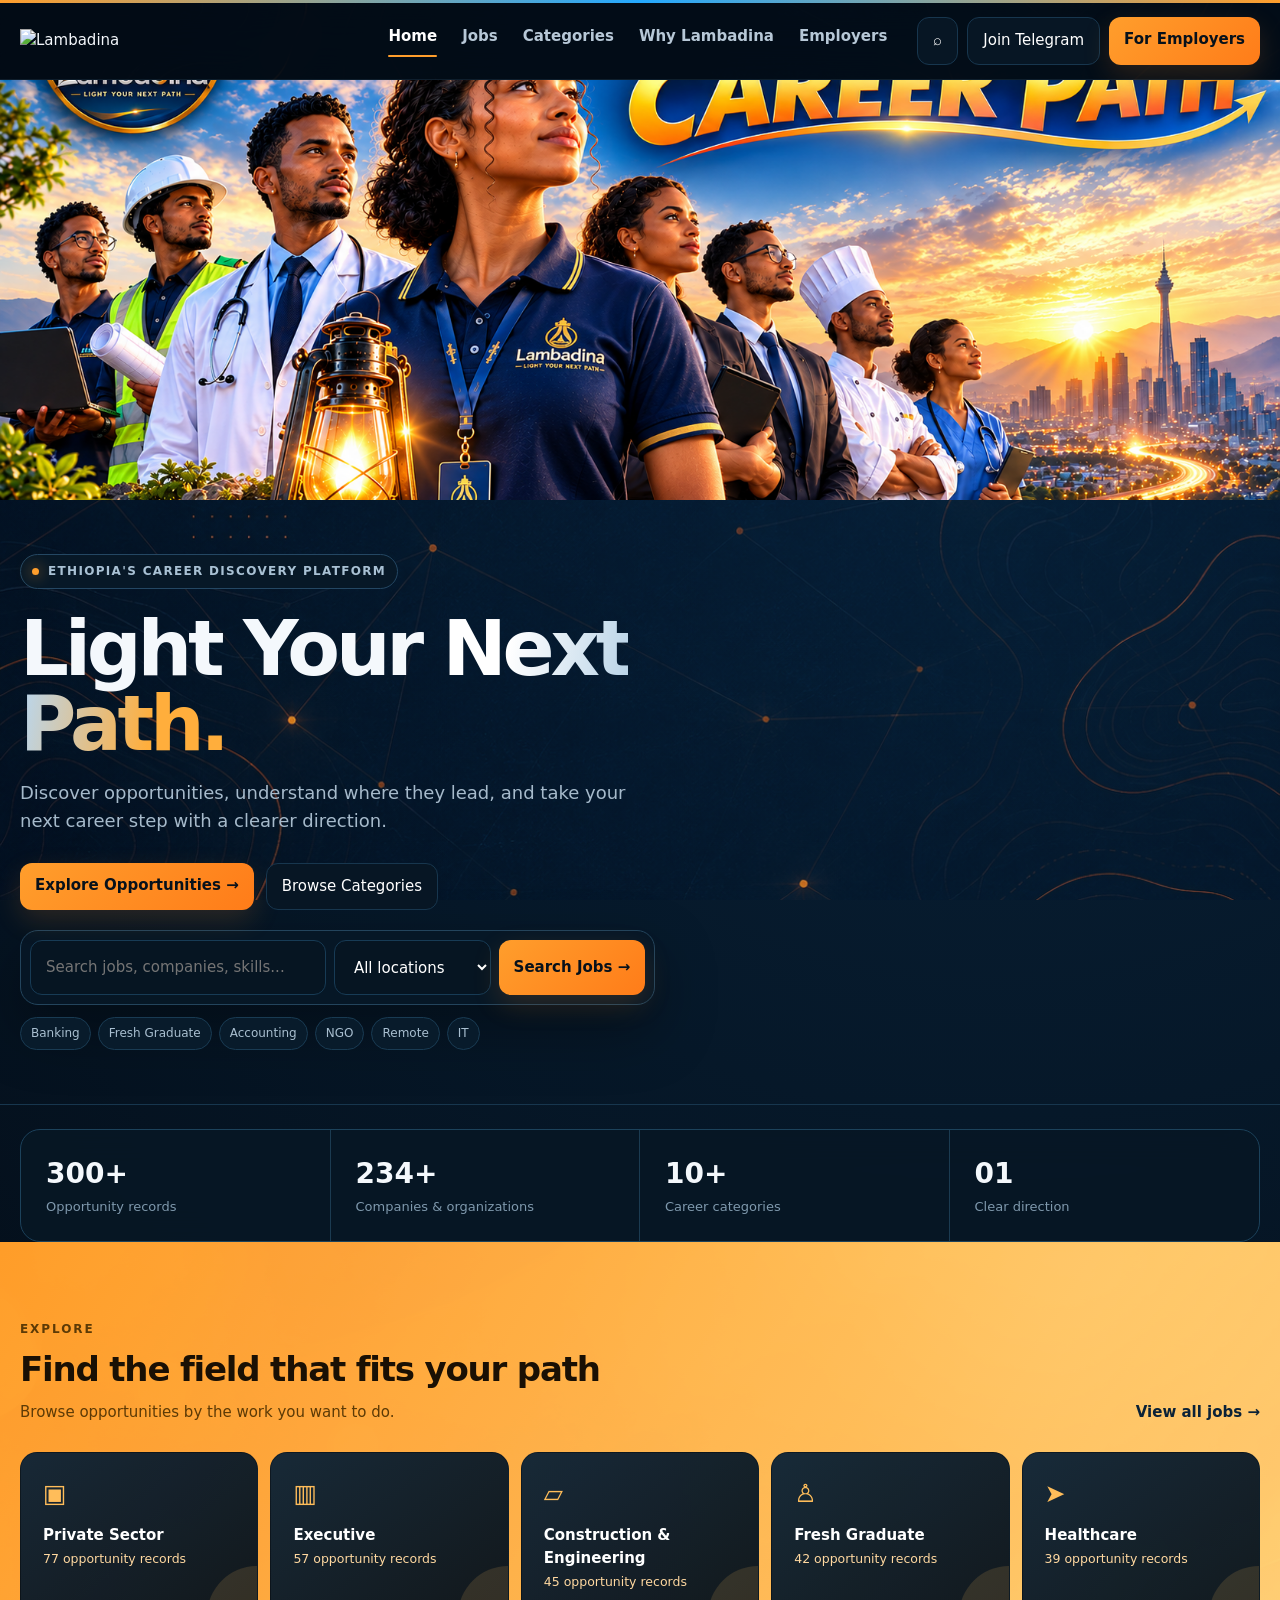
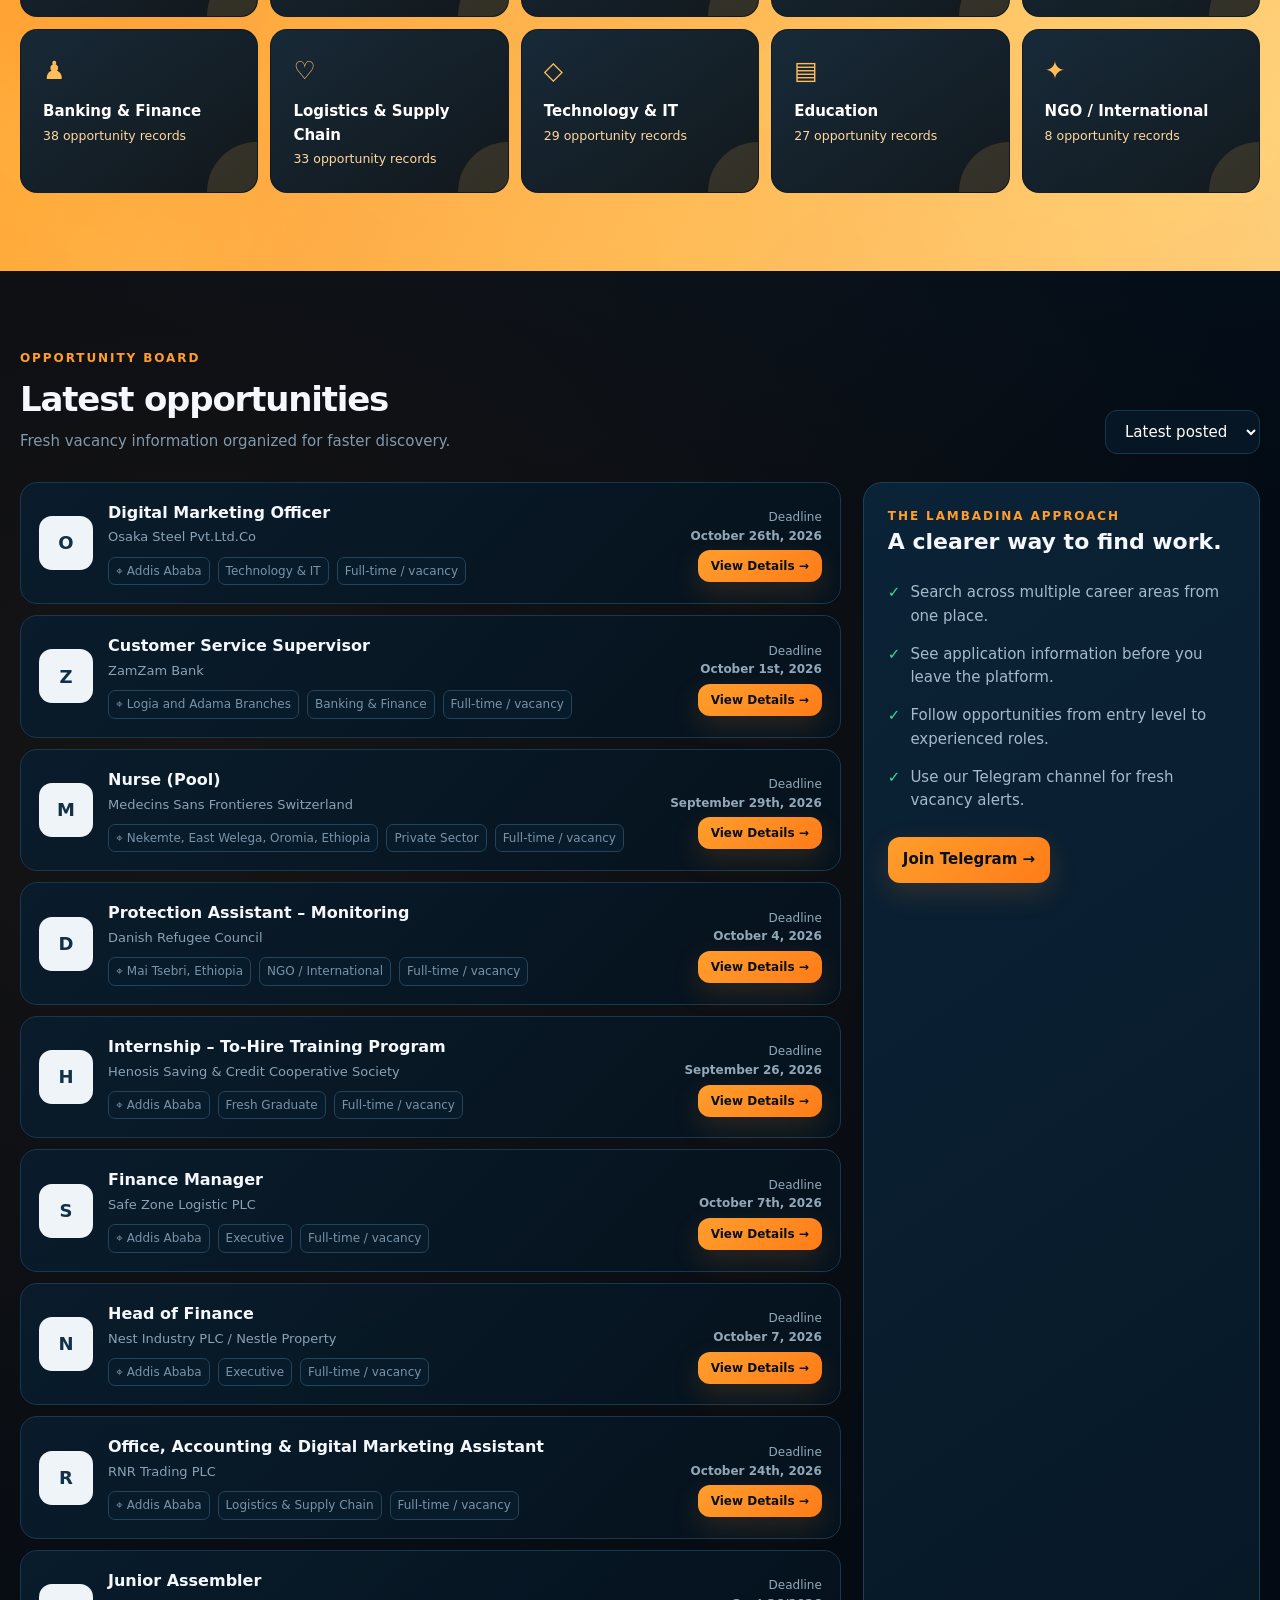
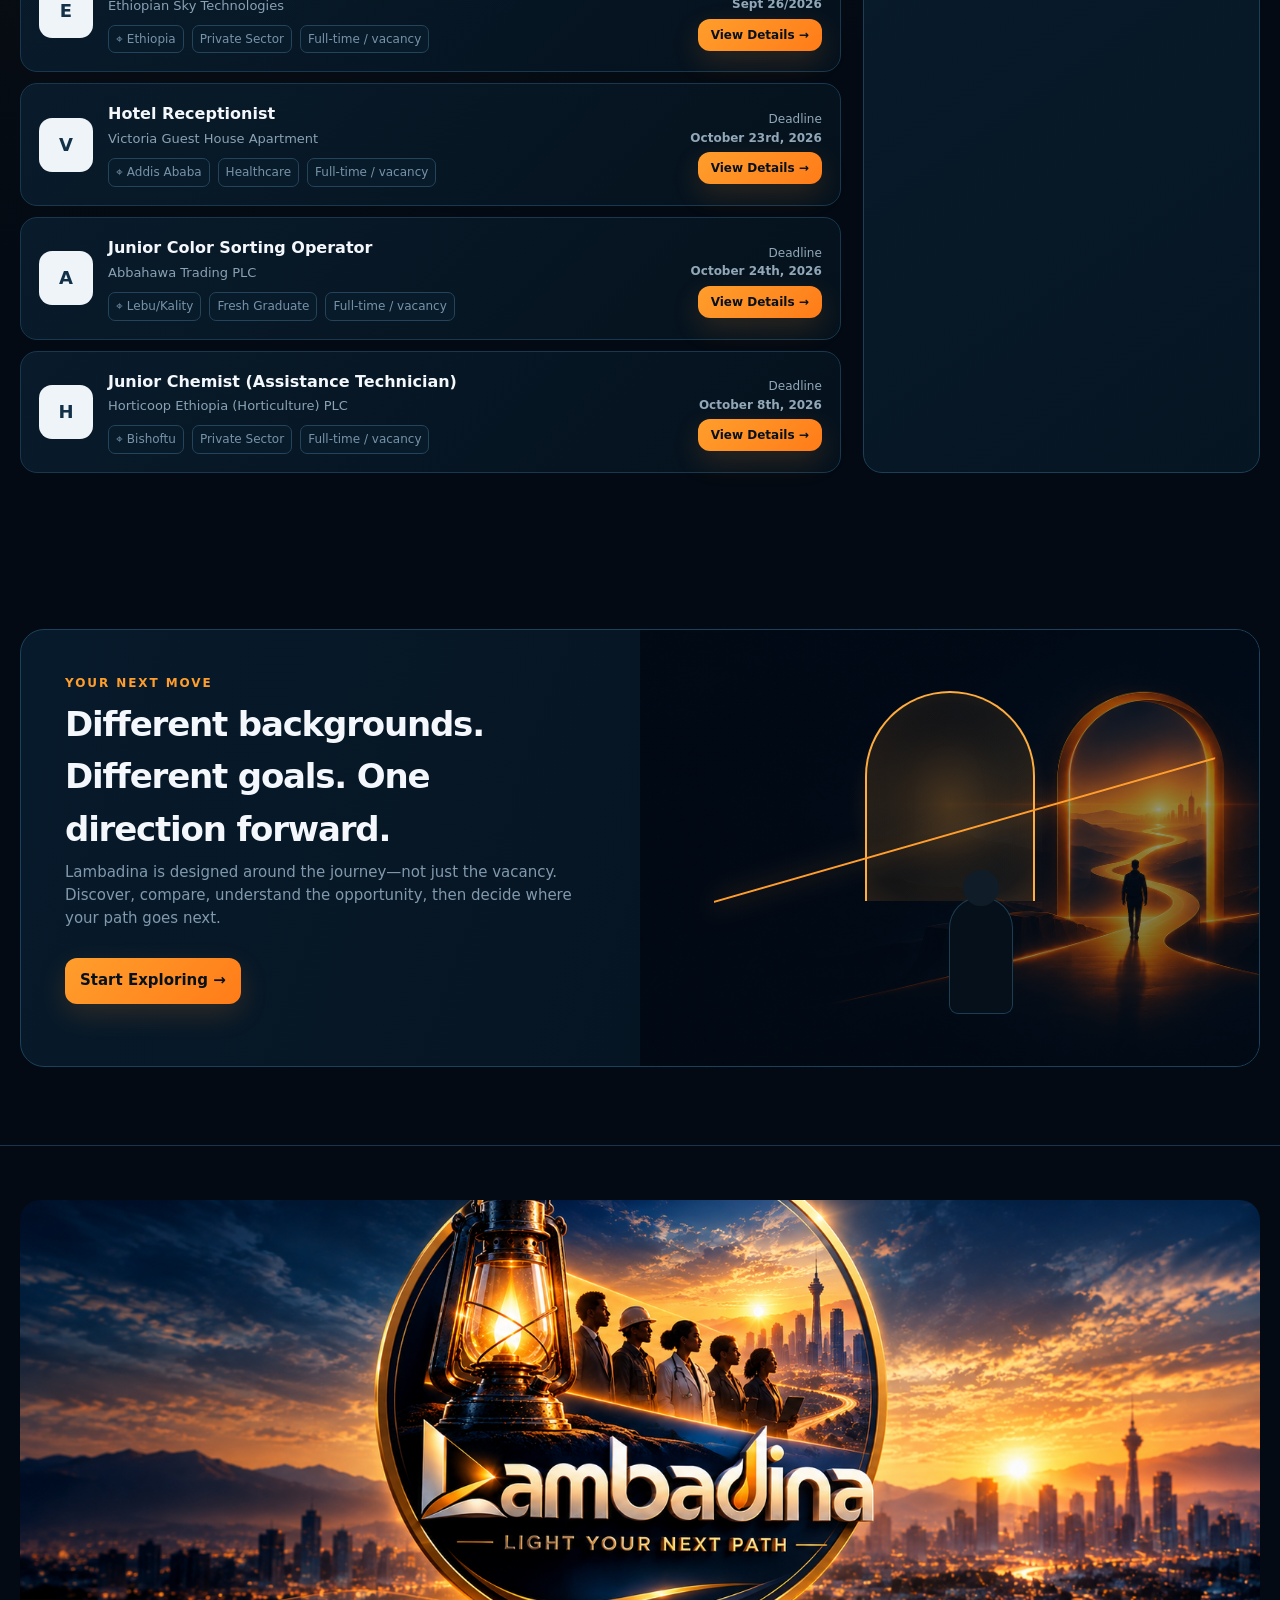
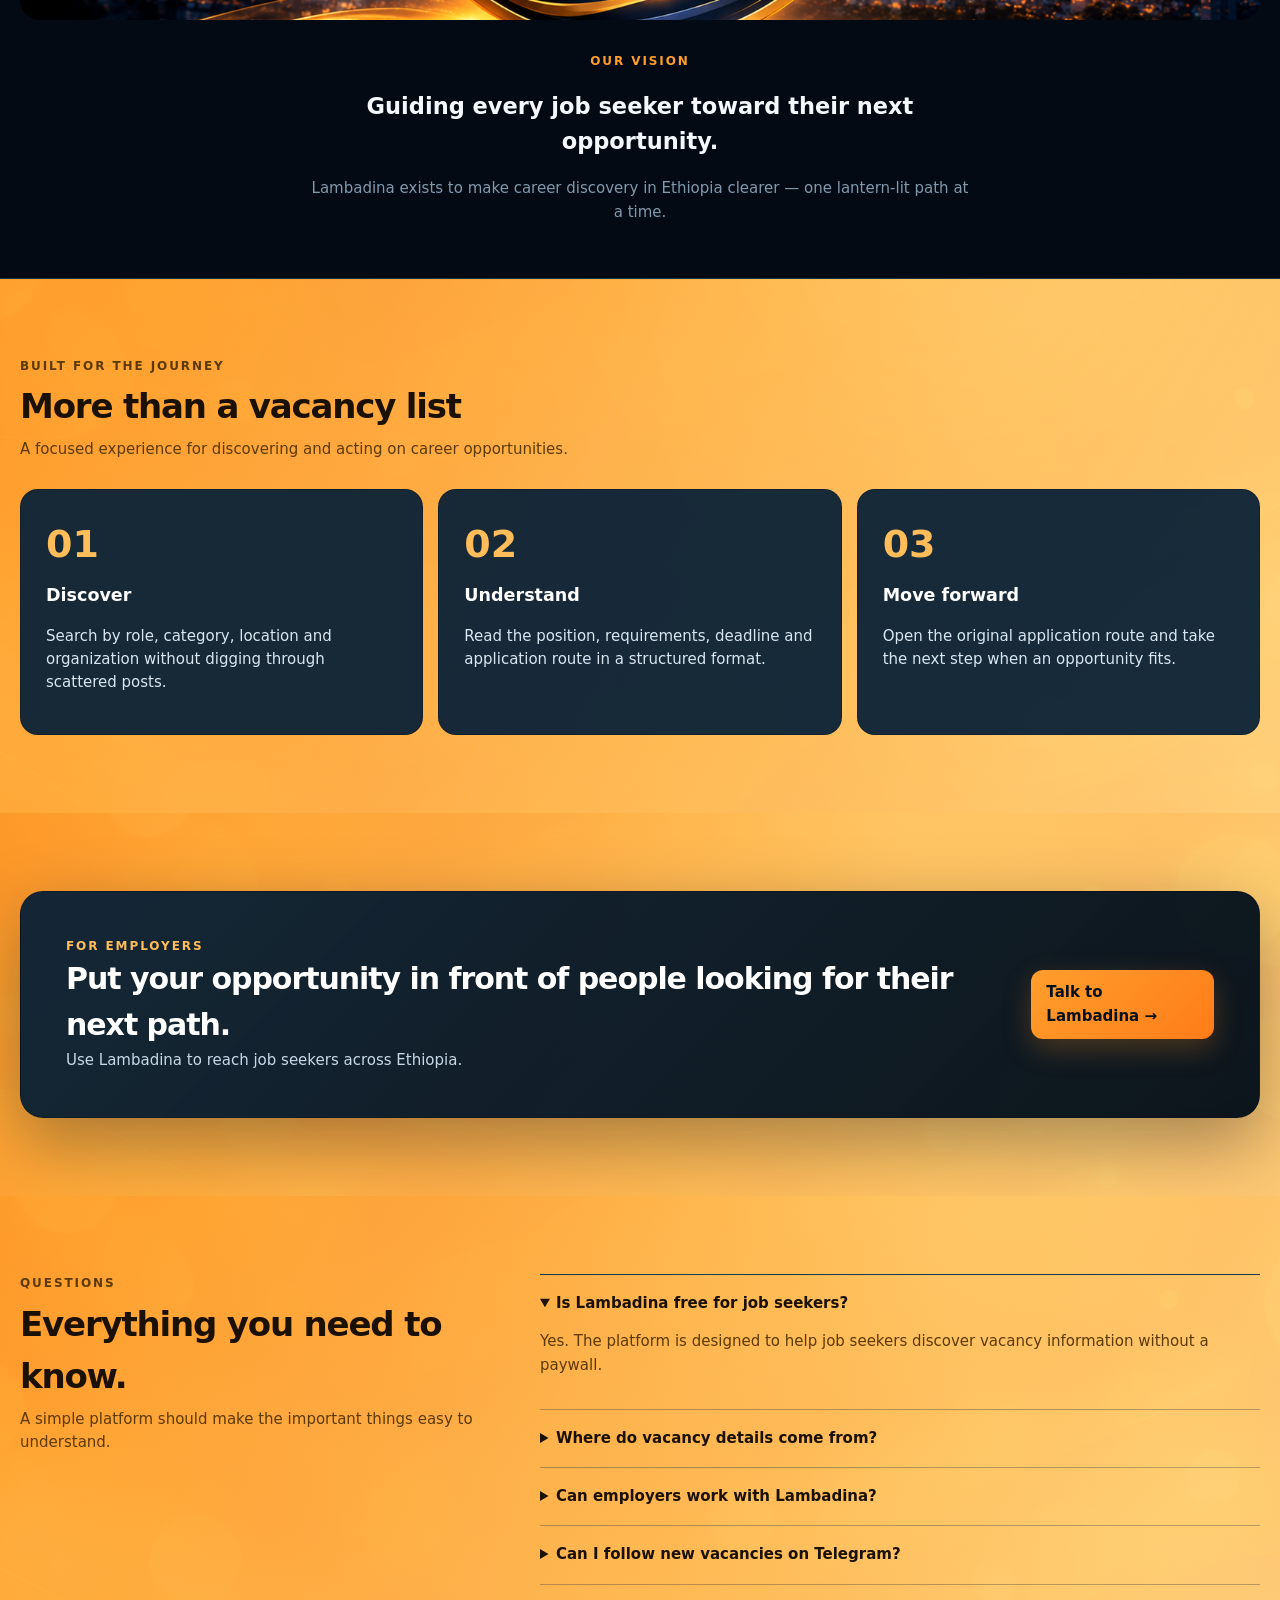
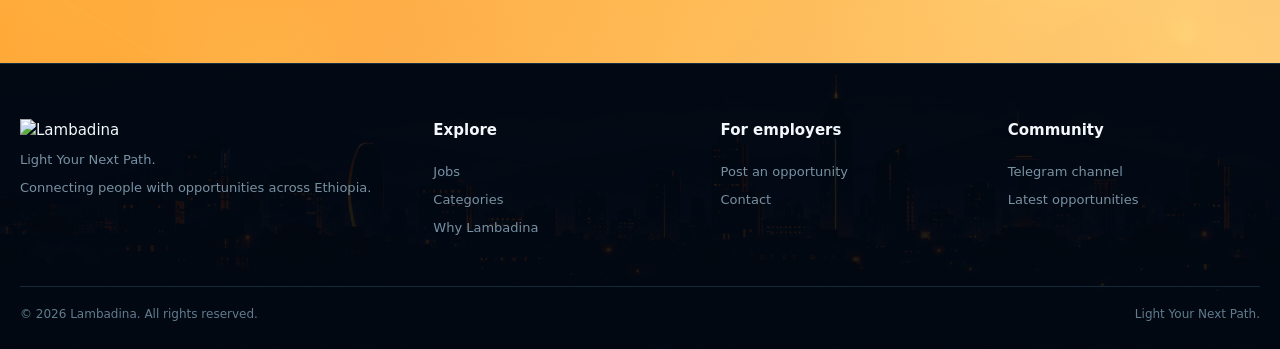
==== index.html @ f07ea5d2 "Add files via upload" ====
<!doctype html>
<html lang="en">
<head>
<meta charset="utf-8">
<meta name="viewport" content="width=device-width,initial-scale=1">
<title>Lambadina — Light Your Next Path</title>
<meta name="description" content="Lambadina connects job seekers with job opportunities in Ethiopia.">
<style>
:root{
 --bg:#030a13;--bg2:#061321;--panel:#081b2c;--panel2:#0b2237;--line:#17364e;
 --text:#f4f8fc;--muted:#8fa7bb;--blue:#24a9ff;--blue2:#0878c9;--orange:#ff9e2c;
 --orange2:#ffbd5a;--green:#43d49a;--danger:#ff6b75;--radius:18px;
}
*{box-sizing:border-box}html{scroll-behavior:smooth}body{margin:0;background:
radial-gradient(circle at 78% 5%,rgba(25,112,180,.24),transparent 28%),
radial-gradient(circle at 15% 35%,rgba(255,142,36,.08),transparent 25%),
url('Wholebody.png') center/cover fixed,var(--bg);
color:var(--text);font:15px/1.55 Inter,system-ui,-apple-system,Segoe UI,Roboto,Arial,sans-serif}
a{color:inherit;text-decoration:none}button,input,select{font:inherit}button{cursor:pointer}
.container{width:min(1240px,calc(100% - 36px));margin:auto}.topline{height:3px;background:linear-gradient(90deg,var(--orange),var(--blue),var(--orange))}
header{position:sticky;top:0;z-index:50;background:rgba(3,10,19,.82);backdrop-filter:blur(18px);border-bottom:1px solid rgba(100,160,200,.12)}
.nav{height:76px;display:flex;align-items:center;gap:30px}.brand img{width:154px;display:block}.navlinks{display:flex;gap:25px;margin-left:auto}.navlinks a{color:#b7c8d7;font-weight:650}.navlinks a:hover,.navlinks a.active{color:#fff}.navlinks a.active:after{content:"";display:block;height:2px;background:var(--orange);margin-top:7px;border-radius:9px}
.nav-actions{display:flex;gap:9px}.iconbtn,.ghost,.primary{border:1px solid var(--line);border-radius:12px;background:#071624;color:#fff;padding:11px 15px}.primary{background:linear-gradient(135deg,var(--orange),#ff7c19);border:0;color:#07111b;font-weight:800;box-shadow:0 10px 28px rgba(255,145,37,.16)}.blue{background:linear-gradient(135deg,#138bd3,#0872bd);color:#fff;border:0}
.menu{display:none}

.hero{position:relative;border-bottom:1px solid var(--line)}
.hero-banner-img{display:block;width:100%;height:auto;max-height:420px;object-fit:cover}
.hero-grid{position:relative;display:grid;grid-template-columns:1.05fr .95fr;gap:30px;align-items:center;padding:54px 0}
.kicker{display:inline-flex;gap:9px;align-items:center;padding:7px 11px;border:1px solid #244763;background:#071827;border-radius:999px;color:#a9c1d4;font-size:12px;font-weight:800;letter-spacing:.11em;text-transform:uppercase}
.kicker i{width:7px;height:7px;border-radius:50%;background:var(--orange);box-shadow:0 0 15px var(--orange)}
h1{font-size:clamp(48px,6vw,78px);line-height:.98;letter-spacing:-.055em;margin:22px 0 18px;max-width:760px}.gradient{background:linear-gradient(100deg,#fff 18%,#bcd5e8 48%,#ffae3c 80%);-webkit-background-clip:text;background-clip:text;color:transparent}
.hero p{font-size:18px;color:#a6bacb;max-width:640px}.hero-actions{display:flex;gap:12px;margin:28px 0 18px;flex-wrap:wrap}
.searchbox{margin-top:20px;background:rgba(7,24,38,.82);border:1px solid #23445c;border-radius:18px;padding:9px;display:grid;grid-template-columns:1.7fr .9fr auto;gap:8px;max-width:820px;box-shadow:0 25px 60px rgba(0,0,0,.35)}
.searchbox input,.searchbox select{background:#061522;border:1px solid #173b55;color:#fff;border-radius:12px;padding:15px;outline:none}.searchbox input:focus,.searchbox select:focus{border-color:var(--blue)}
.hero-pills{display:flex;gap:7px;flex-wrap:wrap;margin-top:12px}.pill{padding:6px 10px;background:#081b2b;border:1px solid #193b53;border-radius:999px;color:#a9bfd0;font-size:12px}
.hero-art{position:relative;height:560px;display:flex;align-items:center;justify-content:center}
.orbit{position:absolute;border:1px solid rgba(36,169,255,.25);border-radius:50%;width:520px;height:520px;transform:rotate(-18deg)}.orbit:before,.orbit:after{content:"";position:absolute;border-radius:50%;width:10px;height:10px;background:var(--orange);box-shadow:0 0 25px var(--orange)}.orbit:before{top:18%;left:3%}.orbit:after{right:4%;bottom:22%;background:var(--blue);box-shadow:0 0 25px var(--blue)}
.lantern{position:relative;width:270px;height:350px;border:1px solid rgba(255,181,77,.65);border-radius:50% 50% 28% 28%;background:radial-gradient(circle at 50% 55%,rgba(255,168,54,.34),rgba(9,29,45,.72) 43%,rgba(4,12,21,.95) 70%);box-shadow:0 0 90px rgba(255,145,37,.25),inset 0 0 50px rgba(36,169,255,.15)}
.lantern:before{content:"";position:absolute;left:18%;right:18%;top:24%;bottom:16%;border:2px solid rgba(255,178,73,.7);border-radius:50% 50% 40% 40%}.flame{position:absolute;width:48px;height:80px;left:50%;top:45%;transform:translate(-50%,-50%) rotate(45deg);background:linear-gradient(135deg,#fff5be,#ff9e2c 55%,#ff5d17);border-radius:70% 10% 70% 10%;box-shadow:0 0 45px #ff9e2c}.lantern-label{position:absolute;bottom:-52px;left:50%;transform:translateX(-50%);white-space:nowrap;text-align:center;color:#7690a4;font-size:11px;letter-spacing:.2em}.lantern-label b{display:block;color:var(--orange);font-size:16px;margin-top:4px}
.stats{position:relative;margin-top:24px;z-index:3}.stats-grid{display:grid;grid-template-columns:repeat(4,1fr);background:rgba(7,23,37,.88);border:1px solid #1c425b;border-radius:20px;backdrop-filter:blur(16px);overflow:hidden}.stat{padding:22px 25px;border-right:1px solid #1b3b51}.stat:last-child{border:0}.stat strong{display:block;font-size:28px}.stat span{color:#7f99ad;font-size:13px}

.section{padding:78px 0}.section-head{display:flex;justify-content:space-between;align-items:end;gap:20px;margin-bottom:28px}.eyebrow{color:var(--orange);font-size:12px;font-weight:850;letter-spacing:.16em;text-transform:uppercase}.section h2{font-size:34px;letter-spacing:-.035em;margin:5px 0}.section-sub{color:#8099ad;margin:0}.link{color:#7dcaff;font-weight:750}
.categories{display:grid;grid-template-columns:repeat(5,1fr);gap:12px}.cat{position:relative;padding:22px;border:1px solid #183a52;background:linear-gradient(145deg,#091d2e,#061522);border-radius:17px;min-height:125px;overflow:hidden;transition:.2s}.cat:hover{transform:translateY(-4px);border-color:#2d688b}.cat:after{content:"";position:absolute;width:100px;height:100px;border-radius:50%;right:-50px;bottom:-50px;background:rgba(36,169,255,.08)}.caticon{font-size:25px;color:var(--orange)}.cat b{display:block;margin-top:10px}.cat small{color:#728ca0}

.jobs-layout{display:grid;grid-template-columns:1.55fr .75fr;gap:22px}.joblist{display:grid;gap:11px}.job-card{position:relative;display:grid;grid-template-columns:54px 1fr auto;gap:15px;align-items:center;padding:18px;border:1px solid #17384f;background:linear-gradient(135deg,rgba(9,28,44,.96),rgba(5,18,29,.96));border-radius:17px;transition:.2s}.job-card:hover{border-color:#2a6689;transform:translateX(2px)}.company-logo{width:54px;height:54px;border-radius:13px;display:grid;place-items:center;background:#eef4f8;color:#123047;font-weight:900;font-size:18px}.job-title{font-weight:850;font-size:16px}.company{color:#89a2b5;font-size:13px;margin-top:2px}.meta{display:flex;gap:8px;flex-wrap:wrap;margin-top:9px;color:#7893a8;font-size:12px}.tag{border:1px solid #23445b;padding:4px 7px;border-radius:7px;background:#081b2b}.job-right{text-align:right}.deadline{color:#92a8b8;font-size:12px;margin-bottom:9px}.job-right .primary{padding:9px 13px;font-size:12px}.side-card{border:1px solid #1a4058;background:linear-gradient(145deg,#0b2337,#061522);border-radius:19px;padding:24px;position:sticky;top:100px}.side-card h3{margin-top:0;font-size:22px}.check{display:flex;gap:10px;margin:15px 0;color:#a5baca}.check b{color:var(--green)}

.feature{display:grid;grid-template-columns:1fr 1fr;border:1px solid #1b425b;border-radius:24px;overflow:hidden;background:linear-gradient(110deg,#071a2b,#06111c)}.feature-copy{padding:44px}.feature-visual{min-height:330px;position:relative;background:radial-gradient(circle at 50% 40%,rgba(255,158,44,.28),transparent 25%),linear-gradient(rgba(3,10,19,.35),rgba(3,10,19,.55)),url('Your next move section.png') center/cover}.path{position:absolute;left:12%;right:7%;bottom:20%;height:150px;border-top:2px solid var(--orange);transform:skewY(-16deg);filter:drop-shadow(0 0 12px rgba(255,158,44,.7))}.person{position:absolute;bottom:12%;left:50%;width:62px;height:115px;background:#06101a;border-radius:30px 30px 8px 8px;box-shadow:0 0 0 1px #1c3e53}.person:before{content:"";position:absolute;width:36px;height:36px;border-radius:50%;background:#101d28;left:13px;top:-28px}.portal{position:absolute;left:50%;top:14%;width:170px;height:210px;transform:translateX(-50%);border:2px solid #ffad3e;border-bottom:0;border-radius:90px 90px 0 0;box-shadow:0 0 50px rgba(255,158,44,.2) inset}

.cards3{display:grid;grid-template-columns:repeat(3,1fr);gap:15px}.info-card{border:1px solid #183c55;border-radius:18px;padding:25px;background:#071a2a}.num{font-size:38px;font-weight:900;color:var(--orange)}.info-card h3{margin:8px 0}.info-card p{color:#8199aa}

.faq-grid{display:grid;grid-template-columns:.8fr 1.2fr;gap:40px}.faq{border-top:1px solid #1b3a50}.faq details{border-bottom:1px solid #1b3a50;padding:17px 0}.faq summary{cursor:pointer;font-weight:750}.faq p{color:#829aac;max-width:720px}

.newsletter{padding:45px;border:1px solid #244b63;border-radius:23px;background:linear-gradient(120deg,#0a2033,#071421);display:flex;justify-content:space-between;gap:25px;align-items:center}.newsletter h2{margin:0;font-size:30px}.newsform{display:flex;gap:8px}.newsform input{background:#061522;border:1px solid #24465e;border-radius:10px;padding:13px 14px;color:#fff}

footer{border-top:1px solid #142f43;padding:55px 0 25px;background:linear-gradient(rgba(2,8,17,.85),rgba(2,8,17,.92)),url('Footer.png') bottom/cover}.footgrid{display:grid;grid-template-columns:1.5fr repeat(3,1fr);gap:35px}.footgrid h4{margin-top:0}.footgrid a,.footgrid p{display:block;color:#7891a3;margin:8px 0;font-size:13px}.copyright{margin-top:40px;padding-top:18px;border-top:1px solid #11293a;color:#617b8e;font-size:12px;display:flex;justify-content:space-between}

.vision-banner{position:relative;border-top:1px solid var(--line);border-bottom:1px solid var(--line);padding:54px 0}
.vision-banner-img{display:block;width:100%;height:auto;max-height:420px;object-fit:cover;border-radius:20px;margin-bottom:32px}
.vision-content{position:relative;max-width:700px;margin:0 auto;text-align:center;padding:0 20px}

.empty{padding:50px;text-align:center;border:1px dashed #27475b;border-radius:18px;color:#7991a2}

.section-gold{background:linear-gradient(120deg,rgba(255,158,44,.88) 0%,rgba(255,189,90,.88) 55%,rgba(255,214,132,.88) 100%),url('Categoriesband.png') center/cover}
.section-gold .eyebrow{color:#5c3a06}
.section-gold h2{color:#1a1004}
.section-gold .section-sub{color:#5c3a06}
.section-gold .link{color:#0b2237;font-weight:800}
.section-gold .cat{background:linear-gradient(145deg,rgba(11,34,55,.95),rgba(5,15,25,.95));border-color:rgba(5,15,25,.35)}
.section-gold .cat:after{background:rgba(255,189,90,.14)}
.section-gold .cat b{color:#fff}
.section-gold .cat small{color:#ffd8a0}
.section-gold .caticon{color:#ffbd5a}
.section-gold .info-card{background:rgba(11,34,55,.95);border-color:rgba(5,15,25,.3)}
.section-gold .info-card h3{color:#fff}
.section-gold .info-card p{color:#d9e6f0}
.section-gold .num{color:#ffbd5a}
.section-gold .faq details{border-color:rgba(11,34,55,.3)}
.section-gold .faq summary{color:#1a1004}
.section-gold .faq p{color:#5c3a06}
.section-gold .newsletter{background:linear-gradient(135deg,rgba(11,34,55,.96),rgba(5,15,25,.97));border-color:rgba(5,15,25,.35);box-shadow:0 25px 70px rgba(5,15,25,.35)}
.section-gold .newsletter h2{color:#fff}
.section-gold .newsletter .eyebrow{color:var(--orange2)}
.section-gold .newsletter .section-sub{color:#c7d8e6}
.section-gold .newsletter .primary{background:linear-gradient(135deg,var(--orange),#ff7c19);color:#07111b;box-shadow:0 10px 28px rgba(255,145,37,.25)}
@media(max-width:900px){.navlinks,.nav-actions{display:none}.menu{display:block;margin-left:auto}.hero-grid{grid-template-columns:1fr}.hero-art{display:none}.stats{margin-top:0}.stats-grid{grid-template-columns:repeat(2,1fr)}.categories{grid-template-columns:repeat(2,1fr)}.jobs-layout,.faq-grid,.feature{grid-template-columns:1fr}.feature-visual{min-height:260px}.side-card{position:static}.cards3{grid-template-columns:1fr}.footgrid{grid-template-columns:1fr 1fr}.searchbox{grid-template-columns:1fr}.newsletter{display:block}.newsform{margin-top:18px}.section{padding:55px 0}.vision-banner{min-height:360px}.vision-content{padding:22px 24px}}
@media(max-width:520px){.container{width:min(100% - 24px,1240px)}.nav{height:66px}.brand img{width:132px}h1{font-size:46px}.hero{min-height:auto}.hero-grid{min-height:0;padding:70px 0}.stats-grid{grid-template-columns:1fr 1fr}.stat{padding:17px}.stat strong{font-size:22px}.categories{grid-template-columns:1fr 1fr}.job-card{grid-template-columns:44px 1fr}.company-logo{width:44px;height:44px}.job-right{grid-column:2;text-align:left}.footgrid{grid-template-columns:1fr}.copyright{display:block}.newsform{flex-direction:column}}
</style>
</head>
<body>
<div class="topline"></div>
<header><div class="container nav">
<a class="brand" href="index.html"><img src="logo.png" alt="Lambadina"></a>
<nav class="navlinks"><a class="active" href="#home">Home</a><a href="#jobs">Jobs</a><a href="#categories">Categories</a><a href="#why">Why Lambadina</a><a href="#employers">Employers</a></nav>
<div class="nav-actions"><a class="iconbtn" href="#jobs">⌕</a><a class="ghost" href="https://t.me/lambadina_jobs">Join Telegram</a><a class="primary" href="#employers">For Employers</a></div>
<button class="iconbtn menu" onclick="document.querySelector('.navlinks').classList.toggle('show')">☰</button>
</div></header>

<main id="home">
<section class="hero">
<img class="hero-banner-img" src="team-banner.png" alt="Lambadina - Ethiopia's career discovery platform">
<div class="container hero-grid">
<div>
<span class="kicker"><i></i>Ethiopia's career discovery platform</span>
<h1>Light Your <span class="gradient">Next Path.</span></h1>
<p>Discover opportunities, understand where they lead, and take your next career step with a clearer direction.</p>
<div class="hero-actions"><a class="primary" href="#jobs">Explore Opportunities →</a><a class="ghost" href="#categories">Browse Categories</a></div>
<div class="searchbox"><input id="searchInput" placeholder="Search jobs, companies, skills..."><select id="location"><option value="">All locations</option><option>Addis Ababa</option><option>Dire Dawa</option><option>Hawassa</option><option>Bahir Dar</option><option>Jimma</option></select><button class="primary" onclick="renderJobs()">Search Jobs →</button></div>
<div class="hero-pills"><span class="pill">Banking</span><span class="pill">Fresh Graduate</span><span class="pill">Accounting</span><span class="pill">NGO</span><span class="pill">Remote</span><span class="pill">IT</span></div>
</div>
</div>
</div></section>

<section class="stats"><div class="container stats-grid">
<div class="stat"><strong id="jobCount">500+</strong><span>Opportunity records</span></div><div class="stat"><strong id="companyCount">200+</strong><span>Companies & organizations</span></div><div class="stat"><strong>10+</strong><span>Career categories</span></div><div class="stat"><strong>01</strong><span>Clear direction</span></div>
</div></section>

<section class="section section-gold" id="categories"><div class="container">
<div class="section-head"><div><div class="eyebrow">Explore</div><h2>Find the field that fits your path</h2><p class="section-sub">Browse opportunities by the work you want to do.</p></div><a class="link" href="#jobs">View all jobs →</a></div>
<div class="categories" id="categoryGrid"></div>
</div></section>

<section class="section" id="jobs"><div class="container">
<div class="section-head"><div><div class="eyebrow">Opportunity board</div><h2>Latest opportunities</h2><p class="section-sub" id="jobsSub">Fresh vacancy information organized for faster discovery.</p></div><select id="sort" class="ghost" onchange="renderJobs()"><option value="latest">Latest posted</option><option value="deadline">Deadline</option></select></div>
<div class="jobs-layout"><div><div class="joblist" id="jobList"></div></div><aside class="side-card"><div class="eyebrow">The Lambadina approach</div><h3>A clearer way to find work.</h3><div class="check"><b>✓</b><span>Search across multiple career areas from one place.</span></div><div class="check"><b>✓</b><span>See application information before you leave the platform.</span></div><div class="check"><b>✓</b><span>Follow opportunities from entry level to experienced roles.</span></div><div class="check"><b>✓</b><span>Use our Telegram channel for fresh vacancy alerts.</span></div><a class="primary" style="display:inline-block;margin-top:10px" href="https://t.me/lambadina_jobs">Join Telegram →</a></aside></div>
</div></section>

<section class="section"><div class="container"><div class="feature">
<div class="feature-copy"><div class="eyebrow">Your next move</div><h2>Different backgrounds. Different goals. One direction forward.</h2><p class="section-sub">Lambadina is designed around the journey—not just the vacancy. Discover, compare, understand the opportunity, then decide where your path goes next.</p><div class="hero-actions"><a class="primary" href="#jobs">Start Exploring →</a></div></div>
<div class="feature-visual"><div class="portal"></div><div class="path"></div><div class="person"></div></div>
</div></div></section>

<section class="vision-banner"><div class="container">
<img class="vision-banner-img" src="vision-banner.png" alt="Lambadina - Our vision">
<div class="vision-content">
<div class="eyebrow">Our vision</div>
<h2>Guiding every job seeker toward their next opportunity.</h2>
<p class="section-sub">Lambadina exists to make career discovery in Ethiopia clearer — one lantern-lit path at a time.</p>
</div></div></section>

<section class="section section-gold" id="why"><div class="container">
<div class="section-head"><div><div class="eyebrow">Built for the journey</div><h2>More than a vacancy list</h2><p class="section-sub">A focused experience for discovering and acting on career opportunities.</p></div></div>
<div class="cards3"><div class="info-card"><div class="num">01</div><h3>Discover</h3><p>Search by role, category, location and organization without digging through scattered posts.</p></div><div class="info-card"><div class="num">02</div><h3>Understand</h3><p>Read the position, requirements, deadline and application route in a structured format.</p></div><div class="info-card"><div class="num">03</div><h3>Move forward</h3><p>Open the original application route and take the next step when an opportunity fits.</p></div></div>
</div></section>

<section class="section section-gold" id="employers"><div class="container">
<div class="newsletter"><div><div class="eyebrow">For employers</div><h2>Put your opportunity in front of people looking for their next path.</h2><p class="section-sub">Use Lambadina to reach job seekers across Ethiopia.</p></div><a class="primary" href="mailto:lambadina@example.com">Talk to Lambadina →</a></div>
</div></section>

<section class="section section-gold"><div class="container faq-grid"><div><div class="eyebrow">Questions</div><h2>Everything you need to know.</h2><p class="section-sub">A simple platform should make the important things easy to understand.</p></div><div class="faq">
<details open><summary>Is Lambadina free for job seekers?</summary><p>Yes. The platform is designed to help job seekers discover vacancy information without a paywall.</p></details>
<details><summary>Where do vacancy details come from?</summary><p>Each listing contains the source/application information available in the vacancy record. Applicants should review the original application route before submitting documents.</p></details>
<details><summary>Can employers work with Lambadina?</summary><p>Yes. Employers can contact the platform about publishing and promoting opportunities.</p></details>
<details><summary>Can I follow new vacancies on Telegram?</summary><p>Yes. Lambadina's Telegram channel can be used for vacancy alerts and updates.</p></details>
</div></div></section>
</main>

<footer><div class="container">
<div class="footgrid"><div><img src="logo.png" alt="Lambadina" style="width:160px"><p>Light Your Next Path.</p><p>Connecting people with opportunities across Ethiopia.</p></div>
<div><h4>Explore</h4><a href="#jobs">Jobs</a><a href="#categories">Categories</a><a href="#why">Why Lambadina</a></div>
<div><h4>For employers</h4><a href="#employers">Post an opportunity</a><a href="mailto:lambadina@example.com">Contact</a></div>
<div><h4>Community</h4><a href="https://t.me/lambadina_jobs">Telegram channel</a><a href="#jobs">Latest opportunities</a></div></div>
<div class="copyright"><span>© 2026 Lambadina. All rights reserved.</span><span>Light Your Next Path.</span></div>
</div></footer>
<script>
let DATA=[];
const icons=["▣","▥","▱","♙","➤","♟","♡","◇","▤","✦"];
async function init(){
 try{const r=await fetch("jobs.json");const j=await r.json();DATA=j.jobs||[];document.getElementById("jobCount").textContent=DATA.length+"+";document.getElementById("companyCount").textContent=new Set(DATA.map(x=>x.company).filter(Boolean)).size+"+";renderCategories();renderJobs();}
 catch(e){document.getElementById("jobList").innerHTML='<div class="empty">Vacancy data could not be loaded.</div>';}
}
function titleOf(j){return (j.positions&&j.positions[0])?j.positions[0]:((j.text||"Opportunity").split("\\n").find(x=>x.trim())||"Opportunity")}
function esc(s){return String(s??"").replace(/[&<>"']/g,m=>({"&":"&amp;","<":"&lt;",">":"&gt;",'"':"&quot;","'":"&#039;"}[m]))}
function renderCategories(){
 const map={};DATA.forEach(j=>(j.category||["Other"]).forEach(c=>map[c]=(map[c]||0)+1));
 const arr=Object.entries(map).sort((a,b)=>b[1]-a[1]).slice(0,10);
 document.getElementById("categoryGrid").innerHTML=arr.map((x,i)=>`<a class="cat" href="#jobs" onclick="pickCategory('${esc(x[0]).replaceAll("'","&#039;")}')"><div class="caticon">${icons[i%icons.length]}</div><b>${esc(x[0])}</b><small>${x[1]} opportunity records</small></a>`).join("");
}
function pickCategory(c){document.getElementById("searchInput").value=c;renderJobs();window.location.hash="jobs"}
function renderJobs(){
 let q=document.getElementById("searchInput").value.toLowerCase().trim(), loc=document.getElementById("location").value, sort=document.getElementById("sort").value;
 let rows=DATA.filter(j=>{let hay=[j.company,j.about,(j.positions||[]).join(" "), (j.category||[]).join(" "),j.text].join(" ").toLowerCase();let ok=!q||hay.includes(q);let okLoc=!loc||hay.includes(loc.toLowerCase());return ok&&okLoc});
 const isBrowsingDefault = !q && !loc;
 const sub = document.getElementById("jobsSub");
 if(isBrowsingDefault){
  const cutoffMs = Date.now() - 2*24*60*60*1000;
  const recent = rows.filter(j=>{const t=j.posted?Date.parse(j.posted):NaN;return !isNaN(t)&&t>=cutoffMs});
  // Fallback: if nothing posted in the last 2 days, don't show an empty homepage —
  // fall back to showing whatever's most recent instead.
  if(recent.length){rows=recent;if(sub)sub.textContent="Showing new opportunities posted in the last 2 days. Search or browse a category to see everything.";}
  else if(sub){sub.textContent="Fresh vacancy information organized for faster discovery.";}
 } else if(sub){
  sub.textContent="Showing all matching opportunities.";
 }
 rows.sort((a,b)=>sort==="deadline"?String(a.deadline||"zzzz").localeCompare(String(b.deadline||"zzzz")):String(b.posted||"").localeCompare(String(a.posted||"")));
 rows=rows.slice(0,12);
 document.getElementById("jobList").innerHTML=rows.length?rows.map(j=>{let t=titleOf(j), c=(j.category||["General"])[0];return `<article class="job-card"><div class="company-logo">${esc((j.company||"L").slice(0,1).toUpperCase())}</div><div><a class="job-title" href="job.html?id=${encodeURIComponent(j.id)}">${esc(t)}</a><div class="company">${esc(j.company)}</div><div class="meta"><span class="tag">⌖ ${esc((j.text||"Addis Ababa").match(/(?:Location:|📍 Location:|📍)\s*([^\n]+)/i)?.[1]||"Ethiopia")}</span><span class="tag">${esc(c)}</span><span class="tag">Full-time / vacancy</span></div></div><div class="job-right"><div class="deadline">Deadline<br><b>${esc(j.deadline||"Not specified")}</b></div><a class="primary" href="job.html?id=${encodeURIComponent(j.id)}">View Details →</a></div></article>`}).join(""):'<div class="empty">No opportunities match your search.</div>';
}
document.getElementById("searchInput").addEventListener("keydown",e=>{if(e.key==="Enter")renderJobs()});init();
</script>
</body></html>
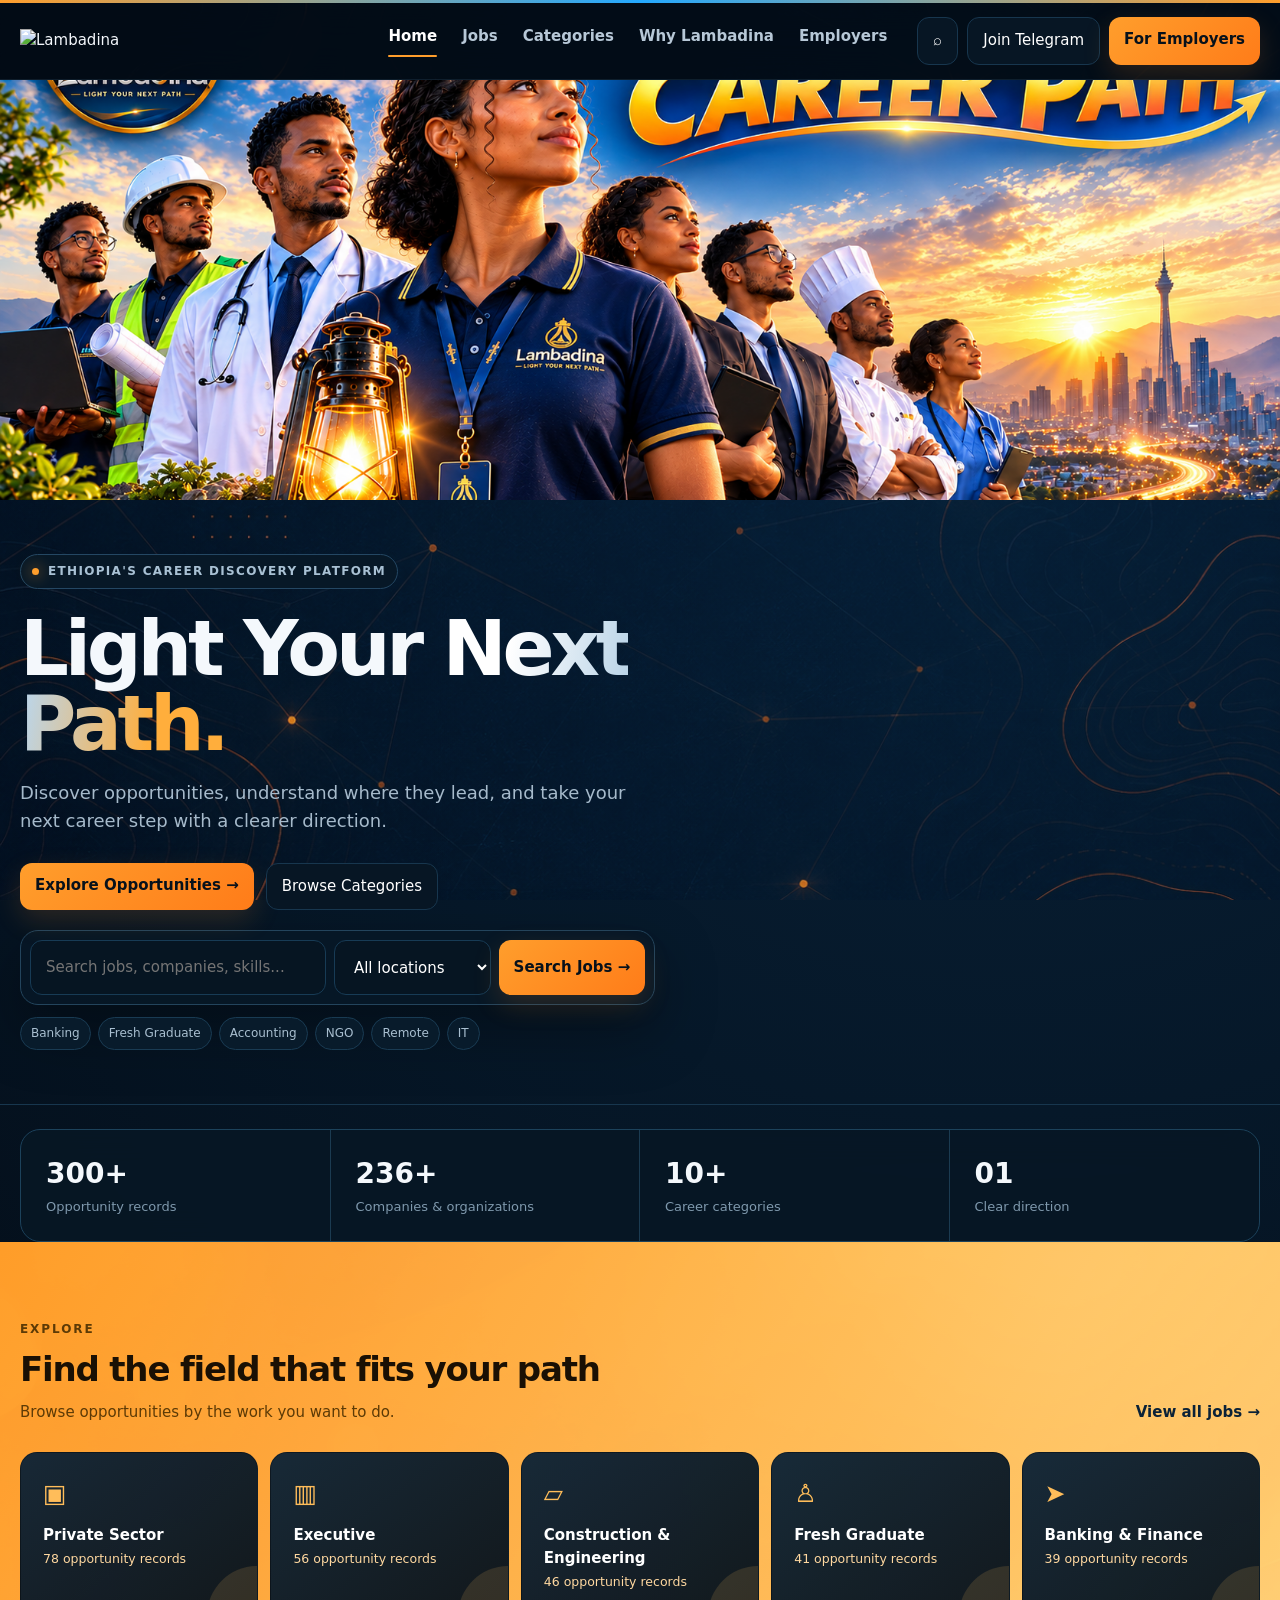
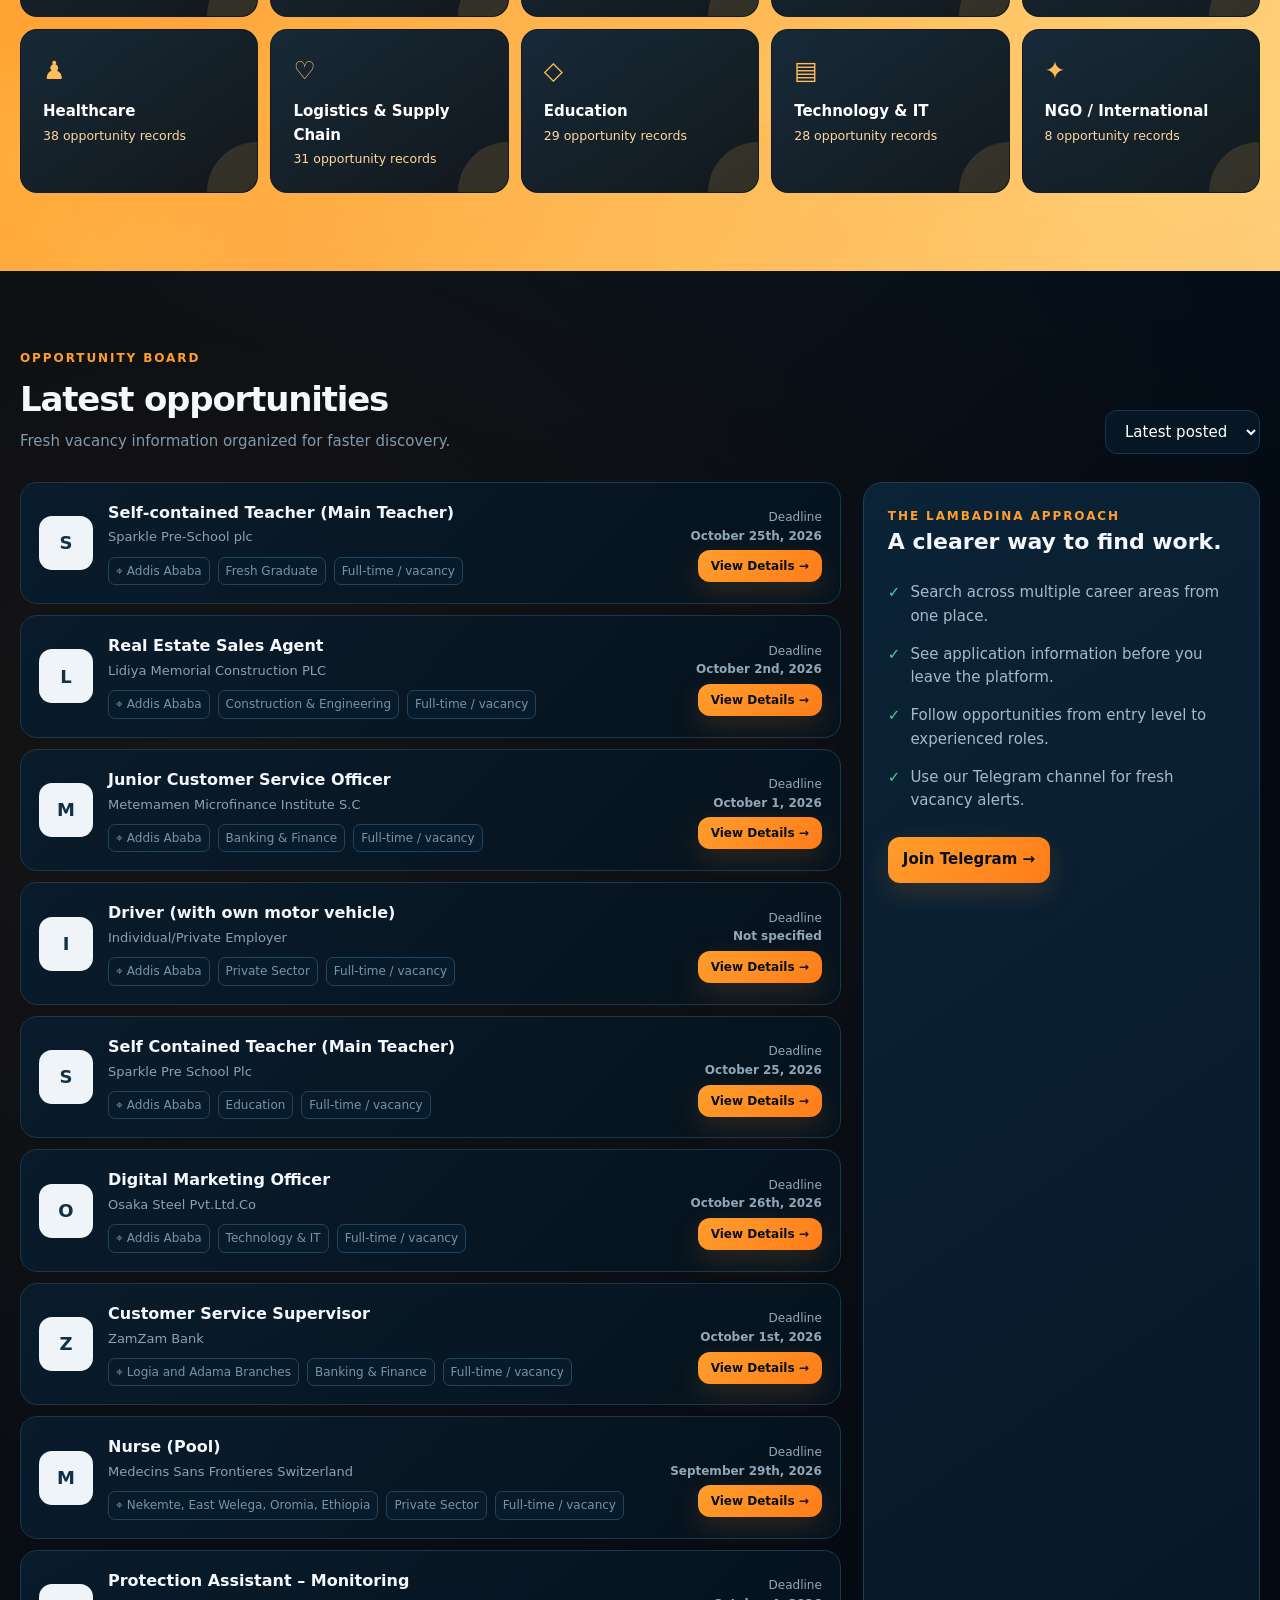
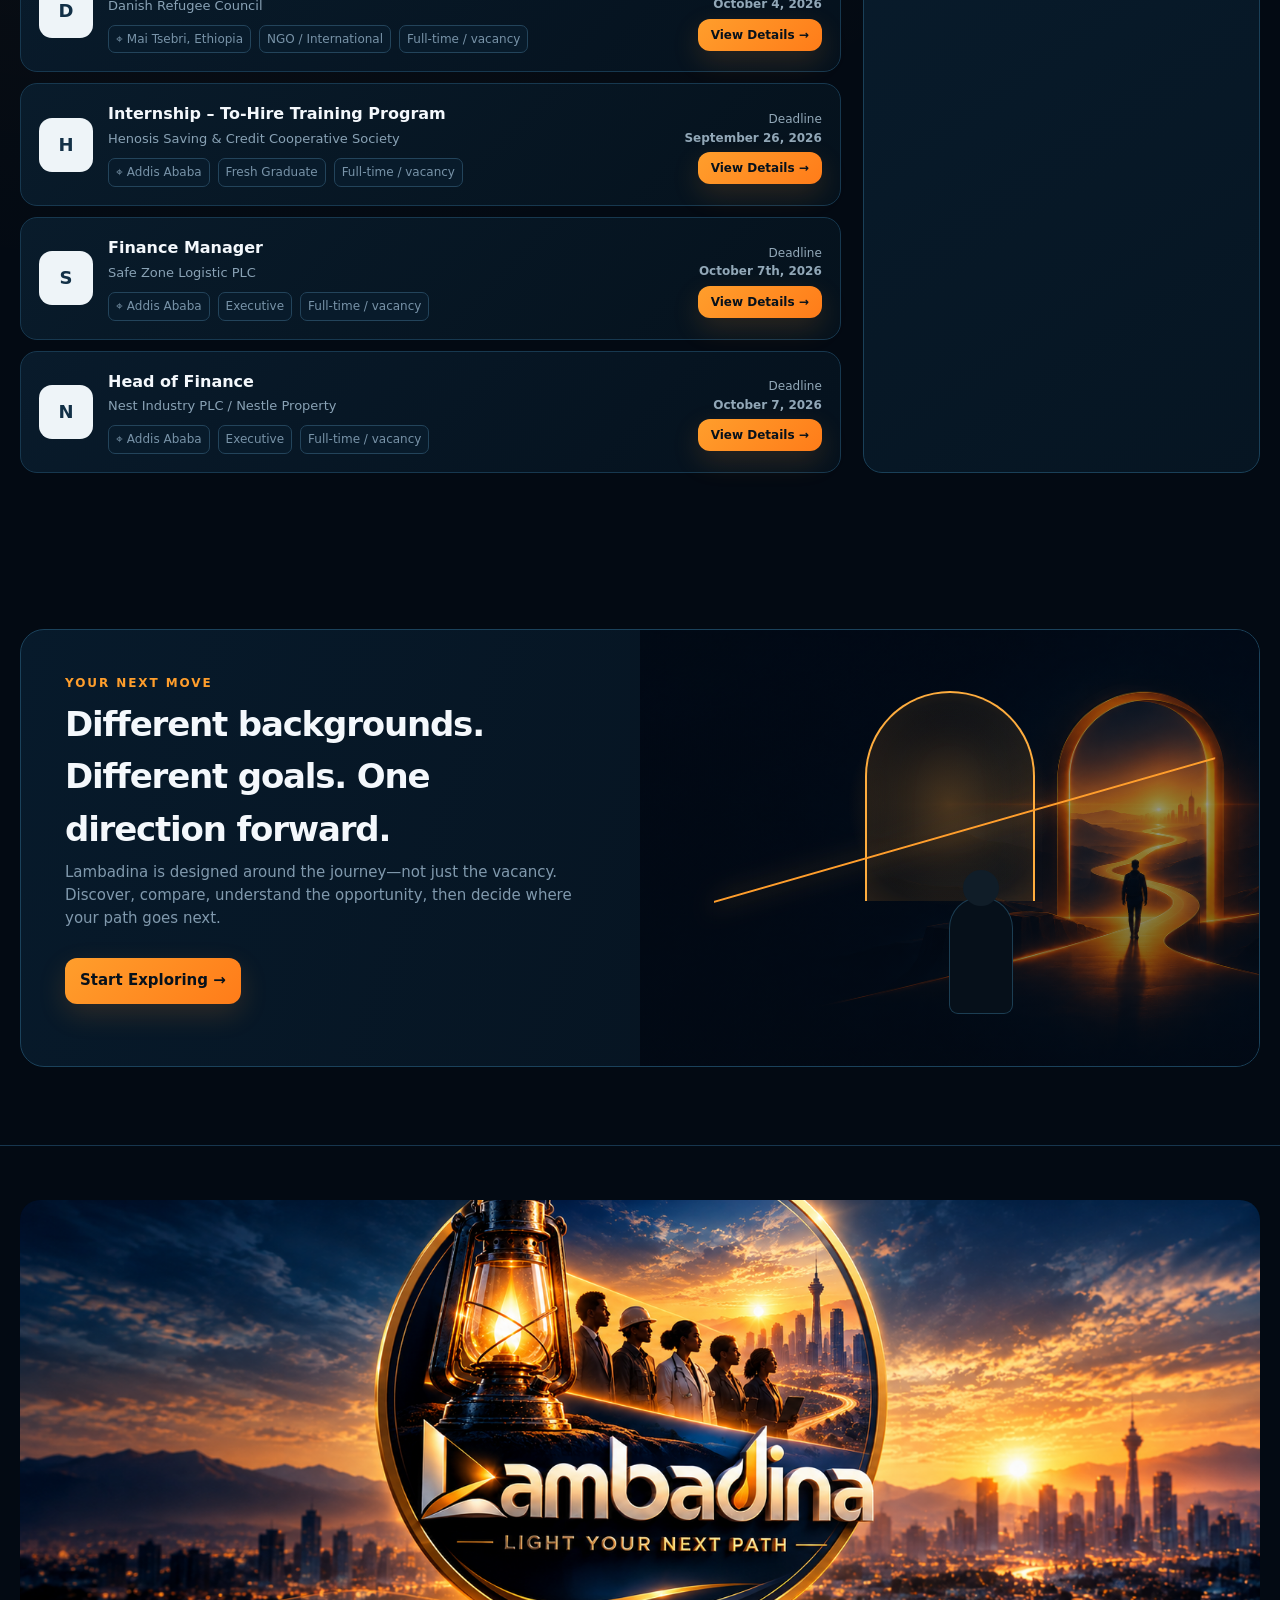
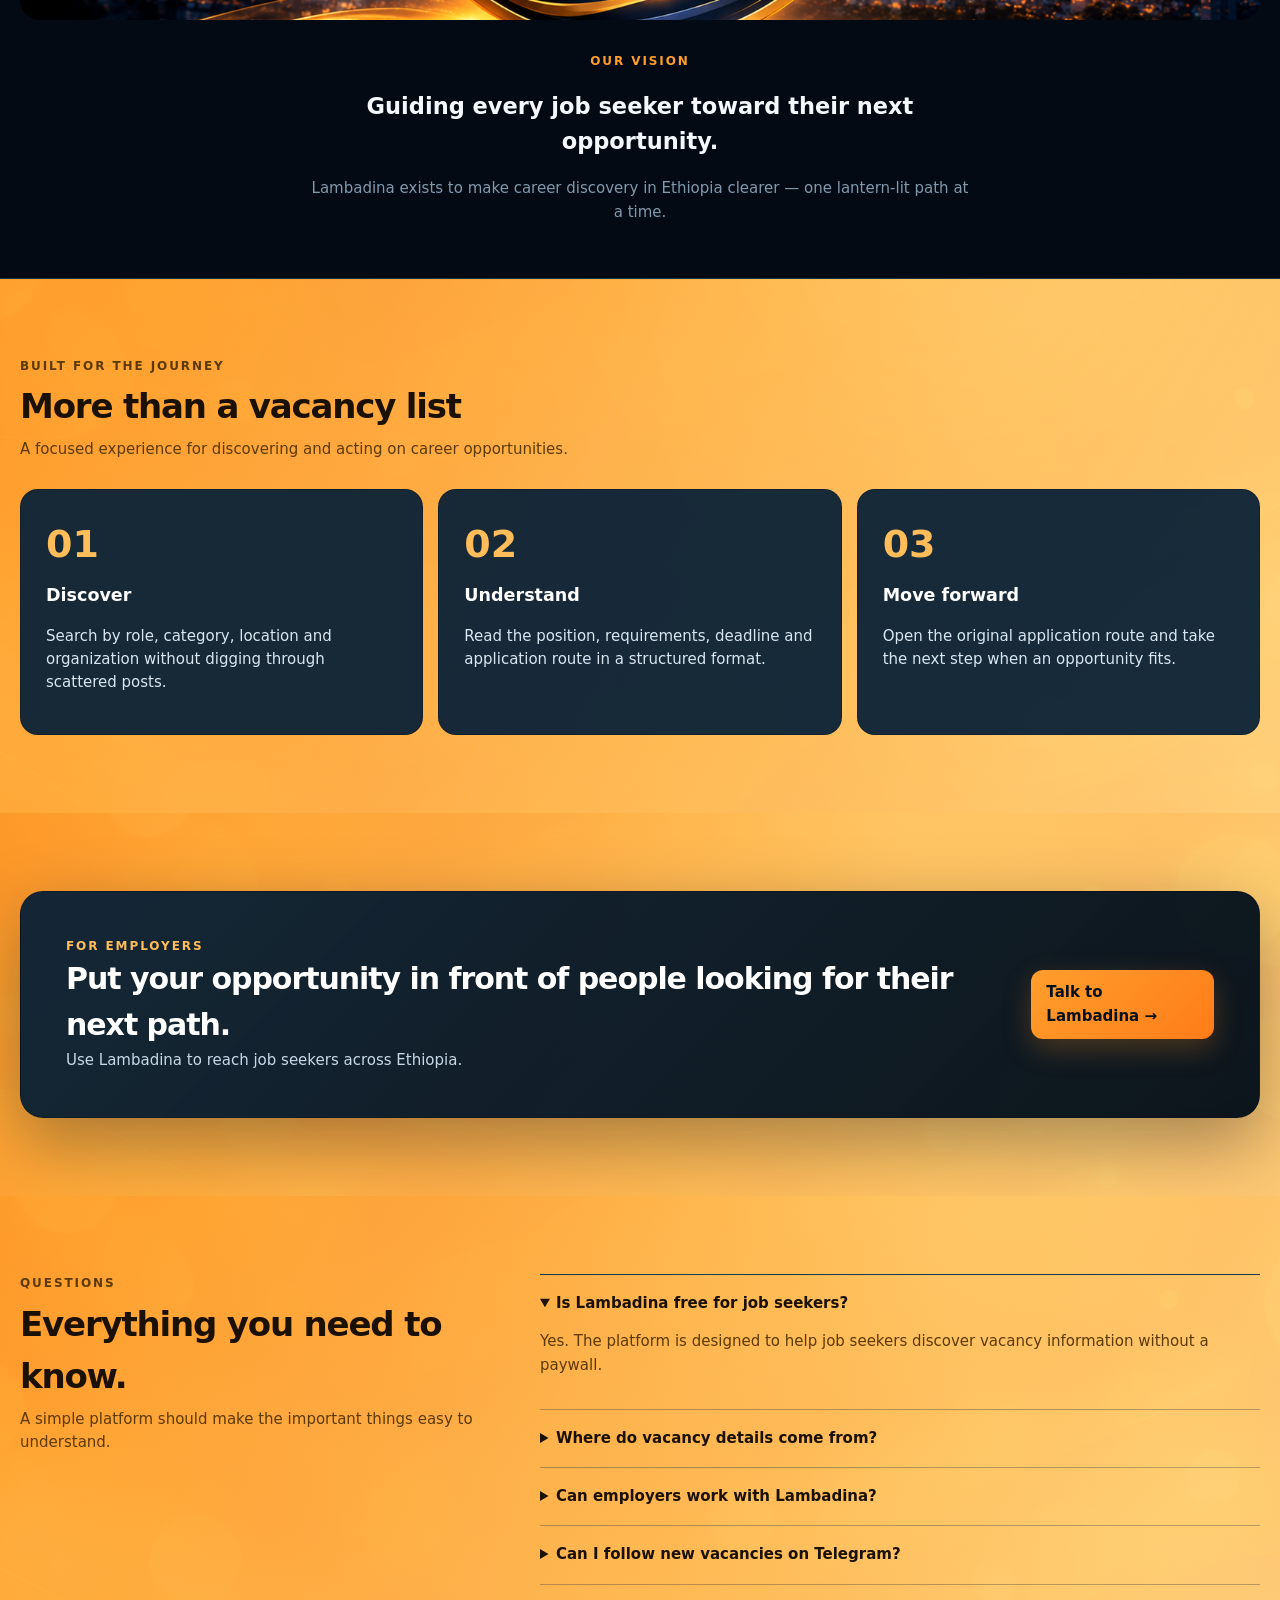
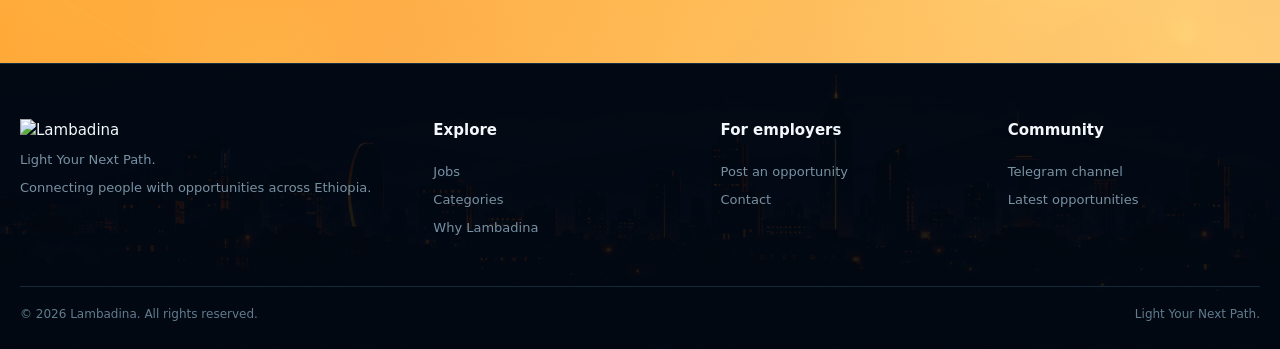
==== commit 518b6e8f: "Rename Index.html to index.html" ====
--- a/index.html
+++ b/index.html
@@ -197,4 +197,4 @@
 }
 document.getElementById("searchInput").addEventListener("keydown",e=>{if(e.key==="Enter")renderJobs()});init();
 </script>
-</body></html>+</body></html>
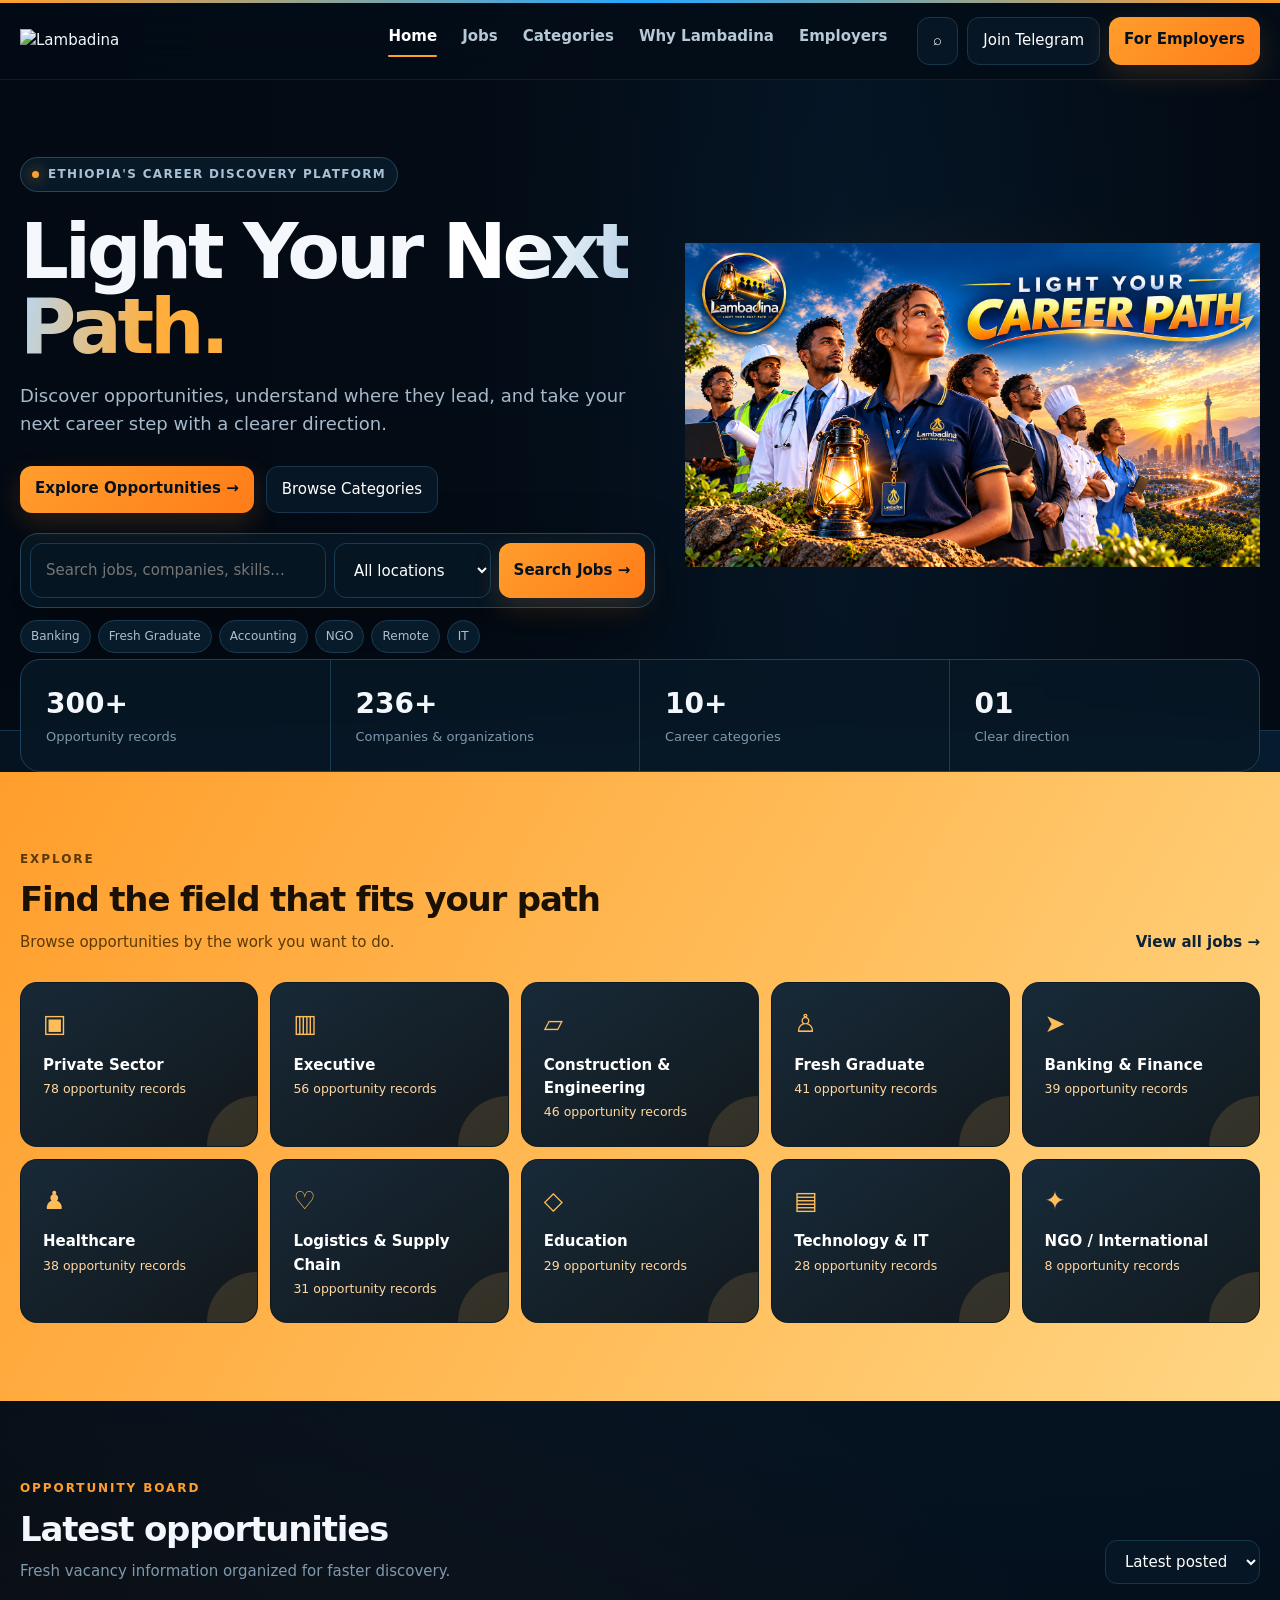
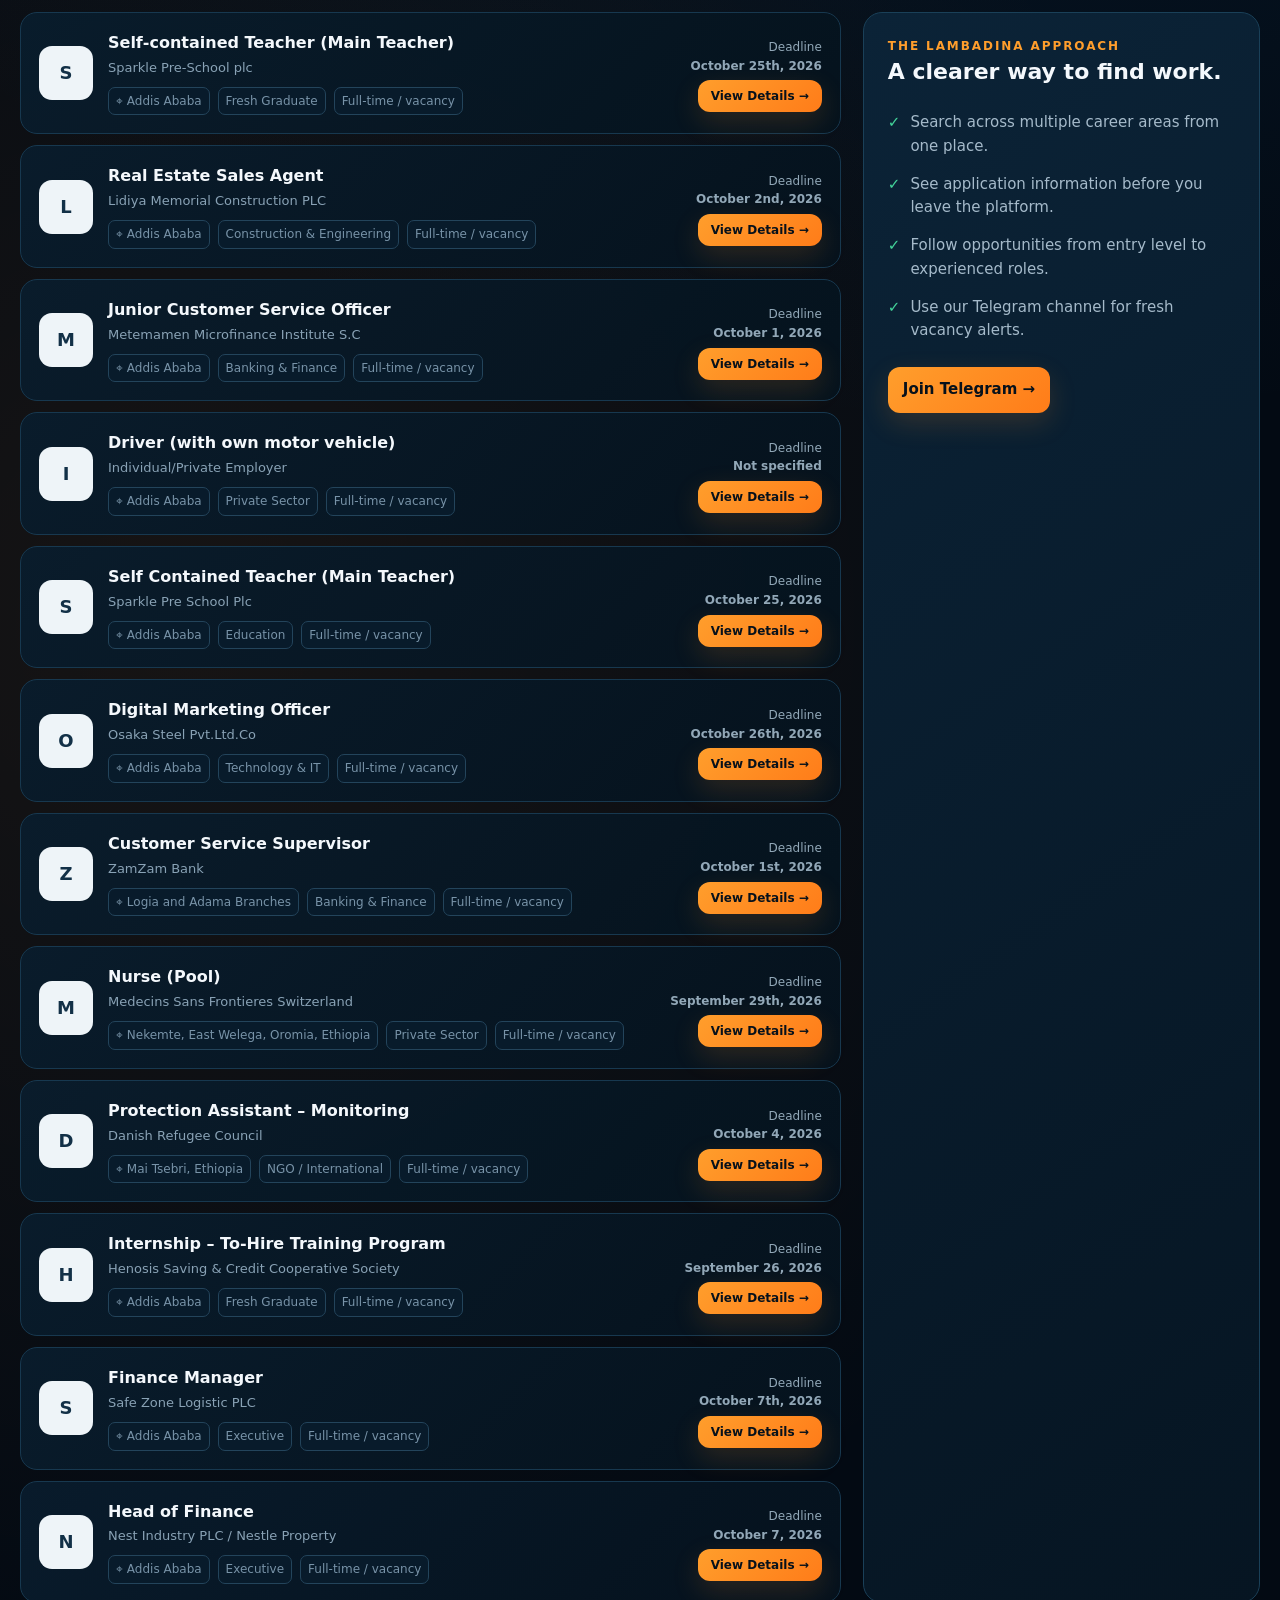
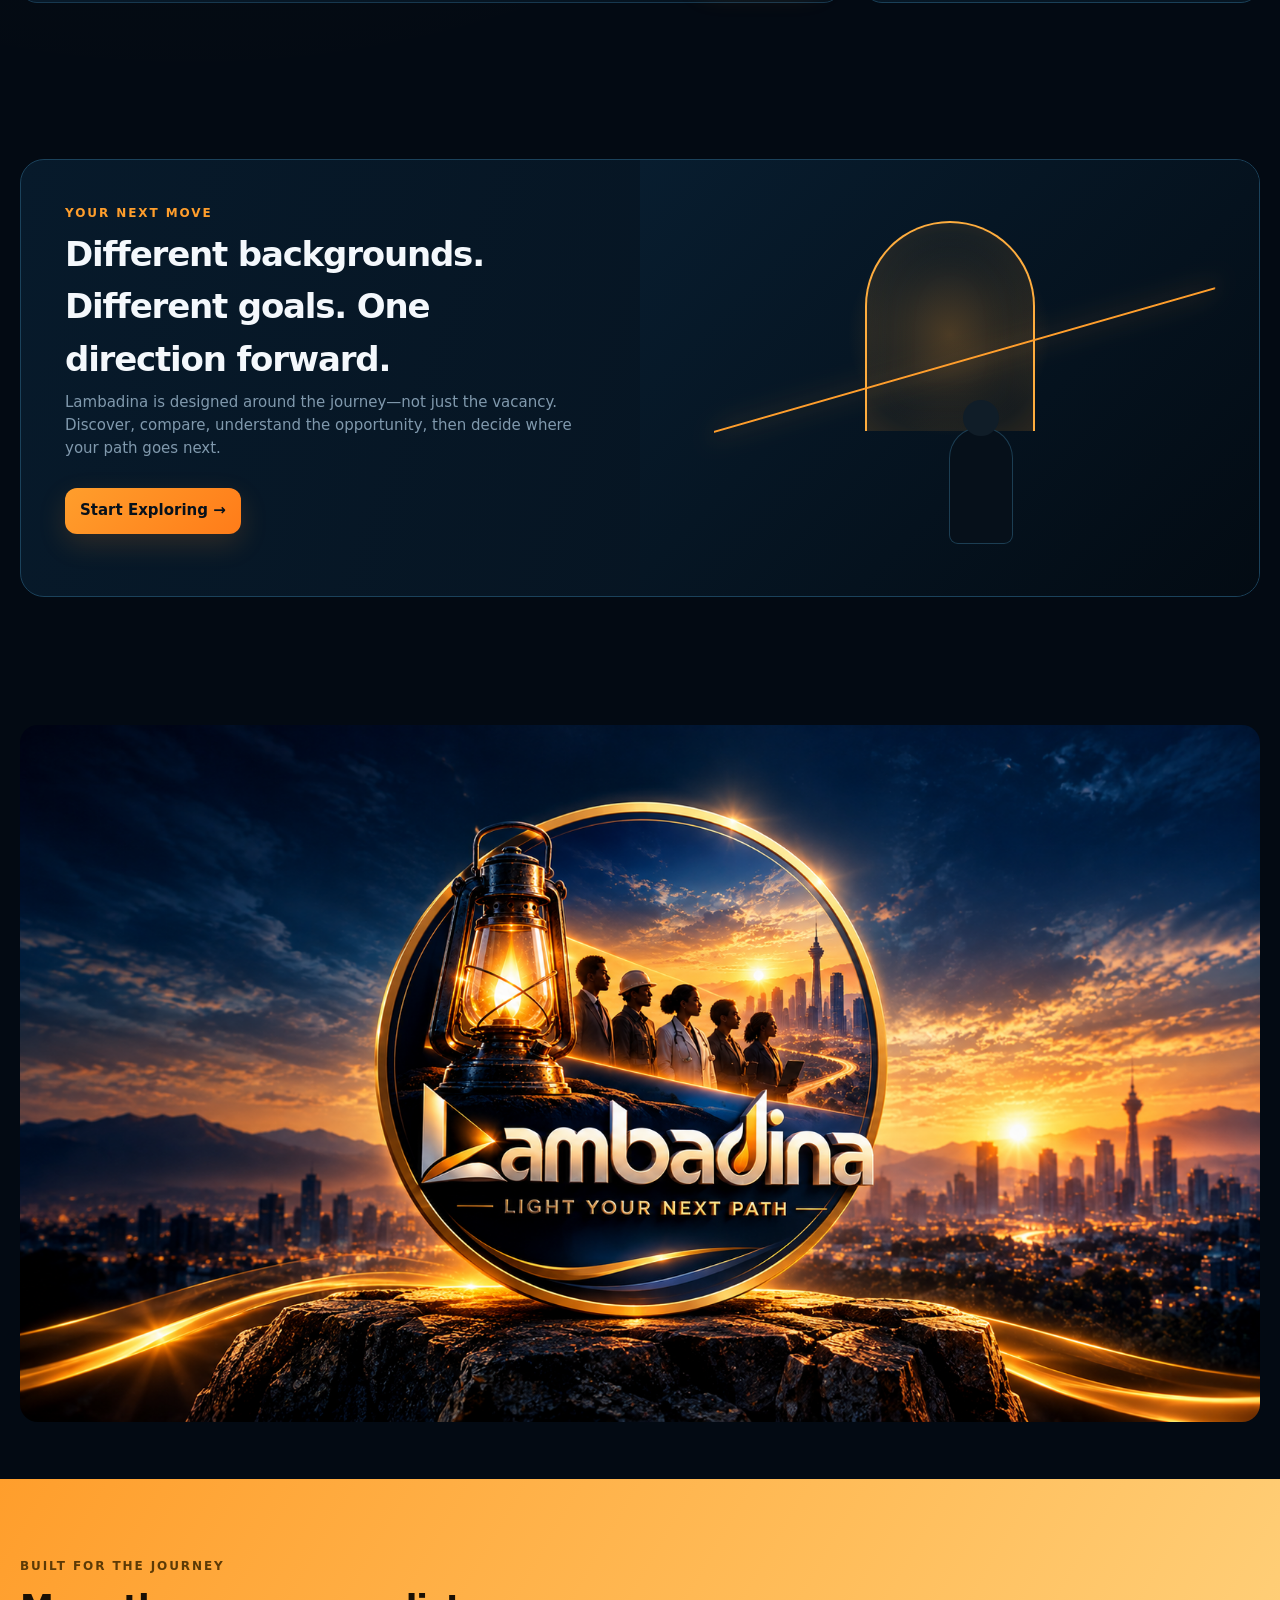
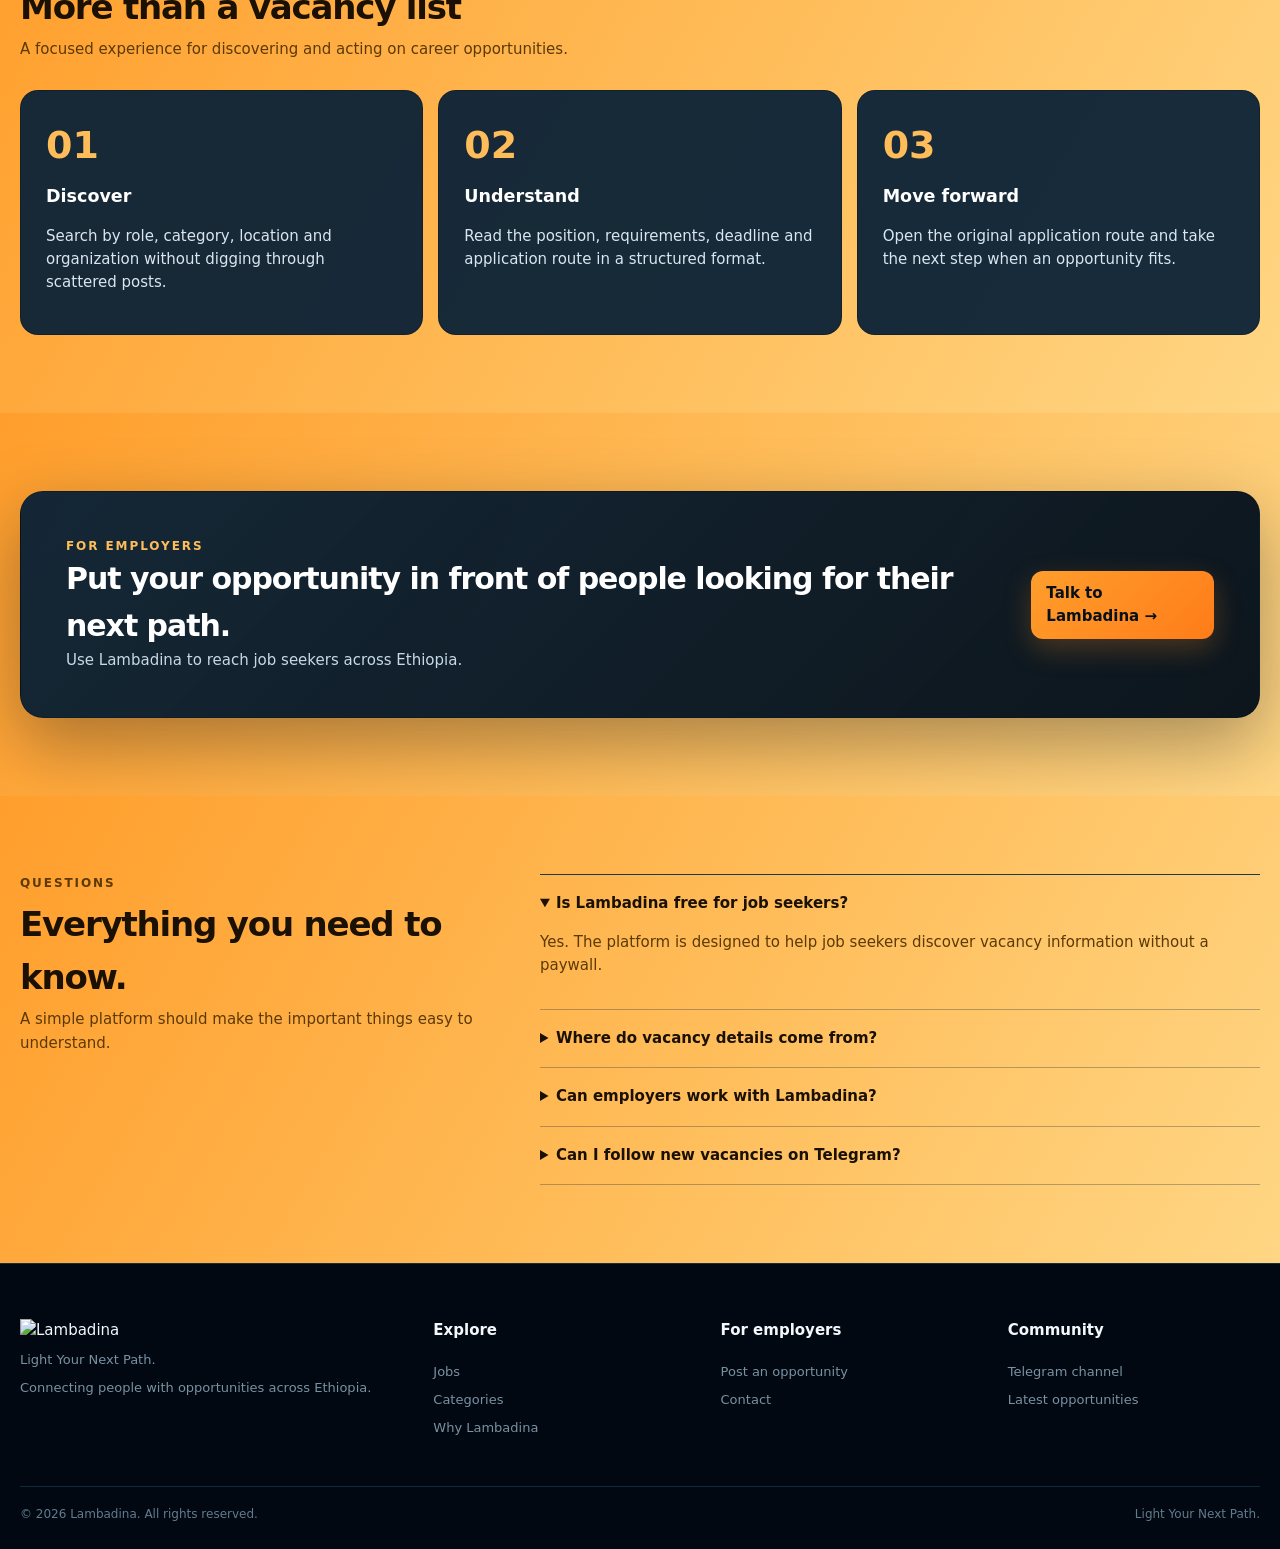
==== commit 98dd1550: "Rename index-1.html to index.html" ====
--- a/index.html
+++ b/index.html
@@ -13,8 +13,7 @@
 }
 *{box-sizing:border-box}html{scroll-behavior:smooth}body{margin:0;background:
 radial-gradient(circle at 78% 5%,rgba(25,112,180,.24),transparent 28%),
-radial-gradient(circle at 15% 35%,rgba(255,142,36,.08),transparent 25%),
-url('Wholebody.png') center/cover fixed,var(--bg);
+radial-gradient(circle at 15% 35%,rgba(255,142,36,.08),transparent 25%),var(--bg);
 color:var(--text);font:15px/1.55 Inter,system-ui,-apple-system,Segoe UI,Roboto,Arial,sans-serif}
 a{color:inherit;text-decoration:none}button,input,select{font:inherit}button{cursor:pointer}
 .container{width:min(1240px,calc(100% - 36px));margin:auto}.topline{height:3px;background:linear-gradient(90deg,var(--orange),var(--blue),var(--orange))}
@@ -23,9 +22,12 @@
 .nav-actions{display:flex;gap:9px}.iconbtn,.ghost,.primary{border:1px solid var(--line);border-radius:12px;background:#071624;color:#fff;padding:11px 15px}.primary{background:linear-gradient(135deg,var(--orange),#ff7c19);border:0;color:#07111b;font-weight:800;box-shadow:0 10px 28px rgba(255,145,37,.16)}.blue{background:linear-gradient(135deg,#138bd3,#0872bd);color:#fff;border:0}
 .menu{display:none}
 
-.hero{position:relative;border-bottom:1px solid var(--line)}
-.hero-banner-img{display:block;width:100%;height:auto;max-height:420px;object-fit:cover}
-.hero-grid{position:relative;display:grid;grid-template-columns:1.05fr .95fr;gap:30px;align-items:center;padding:54px 0}
+.hero{position:relative;min-height:650px;overflow:hidden;border-bottom:1px solid var(--line)}
+.hero:before{content:"";position:absolute;inset:0;background:
+linear-gradient(90deg,#030a13 0%,rgba(3,10,19,.94) 35%,rgba(3,10,19,.45) 65%,#030a13 100%),
+radial-gradient(ellipse at 75% 40%,rgba(255,148,39,.17),transparent 25%);
+}
+.hero-grid{position:relative;display:grid;grid-template-columns:1.05fr .95fr;gap:30px;align-items:center;min-height:650px}
 .kicker{display:inline-flex;gap:9px;align-items:center;padding:7px 11px;border:1px solid #244763;background:#071827;border-radius:999px;color:#a9c1d4;font-size:12px;font-weight:800;letter-spacing:.11em;text-transform:uppercase}
 .kicker i{width:7px;height:7px;border-radius:50%;background:var(--orange);box-shadow:0 0 15px var(--orange)}
 h1{font-size:clamp(48px,6vw,78px);line-height:.98;letter-spacing:-.055em;margin:22px 0 18px;max-width:760px}.gradient{background:linear-gradient(100deg,#fff 18%,#bcd5e8 48%,#ffae3c 80%);-webkit-background-clip:text;background-clip:text;color:transparent}
@@ -34,17 +36,18 @@
 .searchbox input,.searchbox select{background:#061522;border:1px solid #173b55;color:#fff;border-radius:12px;padding:15px;outline:none}.searchbox input:focus,.searchbox select:focus{border-color:var(--blue)}
 .hero-pills{display:flex;gap:7px;flex-wrap:wrap;margin-top:12px}.pill{padding:6px 10px;background:#081b2b;border:1px solid #193b53;border-radius:999px;color:#a9bfd0;font-size:12px}
 .hero-art{position:relative;height:560px;display:flex;align-items:center;justify-content:center}
+.hero-art img{width:100%;height:100%;object-fit:contain;border-radius:18px}
 .orbit{position:absolute;border:1px solid rgba(36,169,255,.25);border-radius:50%;width:520px;height:520px;transform:rotate(-18deg)}.orbit:before,.orbit:after{content:"";position:absolute;border-radius:50%;width:10px;height:10px;background:var(--orange);box-shadow:0 0 25px var(--orange)}.orbit:before{top:18%;left:3%}.orbit:after{right:4%;bottom:22%;background:var(--blue);box-shadow:0 0 25px var(--blue)}
 .lantern{position:relative;width:270px;height:350px;border:1px solid rgba(255,181,77,.65);border-radius:50% 50% 28% 28%;background:radial-gradient(circle at 50% 55%,rgba(255,168,54,.34),rgba(9,29,45,.72) 43%,rgba(4,12,21,.95) 70%);box-shadow:0 0 90px rgba(255,145,37,.25),inset 0 0 50px rgba(36,169,255,.15)}
 .lantern:before{content:"";position:absolute;left:18%;right:18%;top:24%;bottom:16%;border:2px solid rgba(255,178,73,.7);border-radius:50% 50% 40% 40%}.flame{position:absolute;width:48px;height:80px;left:50%;top:45%;transform:translate(-50%,-50%) rotate(45deg);background:linear-gradient(135deg,#fff5be,#ff9e2c 55%,#ff5d17);border-radius:70% 10% 70% 10%;box-shadow:0 0 45px #ff9e2c}.lantern-label{position:absolute;bottom:-52px;left:50%;transform:translateX(-50%);white-space:nowrap;text-align:center;color:#7690a4;font-size:11px;letter-spacing:.2em}.lantern-label b{display:block;color:var(--orange);font-size:16px;margin-top:4px}
-.stats{position:relative;margin-top:24px;z-index:3}.stats-grid{display:grid;grid-template-columns:repeat(4,1fr);background:rgba(7,23,37,.88);border:1px solid #1c425b;border-radius:20px;backdrop-filter:blur(16px);overflow:hidden}.stat{padding:22px 25px;border-right:1px solid #1b3b51}.stat:last-child{border:0}.stat strong{display:block;font-size:28px}.stat span{color:#7f99ad;font-size:13px}
+.stats{position:relative;margin-top:-72px;z-index:3}.stats-grid{display:grid;grid-template-columns:repeat(4,1fr);background:rgba(7,23,37,.88);border:1px solid #1c425b;border-radius:20px;backdrop-filter:blur(16px);overflow:hidden}.stat{padding:22px 25px;border-right:1px solid #1b3b51}.stat:last-child{border:0}.stat strong{display:block;font-size:28px}.stat span{color:#7f99ad;font-size:13px}
 
 .section{padding:78px 0}.section-head{display:flex;justify-content:space-between;align-items:end;gap:20px;margin-bottom:28px}.eyebrow{color:var(--orange);font-size:12px;font-weight:850;letter-spacing:.16em;text-transform:uppercase}.section h2{font-size:34px;letter-spacing:-.035em;margin:5px 0}.section-sub{color:#8099ad;margin:0}.link{color:#7dcaff;font-weight:750}
 .categories{display:grid;grid-template-columns:repeat(5,1fr);gap:12px}.cat{position:relative;padding:22px;border:1px solid #183a52;background:linear-gradient(145deg,#091d2e,#061522);border-radius:17px;min-height:125px;overflow:hidden;transition:.2s}.cat:hover{transform:translateY(-4px);border-color:#2d688b}.cat:after{content:"";position:absolute;width:100px;height:100px;border-radius:50%;right:-50px;bottom:-50px;background:rgba(36,169,255,.08)}.caticon{font-size:25px;color:var(--orange)}.cat b{display:block;margin-top:10px}.cat small{color:#728ca0}
 
 .jobs-layout{display:grid;grid-template-columns:1.55fr .75fr;gap:22px}.joblist{display:grid;gap:11px}.job-card{position:relative;display:grid;grid-template-columns:54px 1fr auto;gap:15px;align-items:center;padding:18px;border:1px solid #17384f;background:linear-gradient(135deg,rgba(9,28,44,.96),rgba(5,18,29,.96));border-radius:17px;transition:.2s}.job-card:hover{border-color:#2a6689;transform:translateX(2px)}.company-logo{width:54px;height:54px;border-radius:13px;display:grid;place-items:center;background:#eef4f8;color:#123047;font-weight:900;font-size:18px}.job-title{font-weight:850;font-size:16px}.company{color:#89a2b5;font-size:13px;margin-top:2px}.meta{display:flex;gap:8px;flex-wrap:wrap;margin-top:9px;color:#7893a8;font-size:12px}.tag{border:1px solid #23445b;padding:4px 7px;border-radius:7px;background:#081b2b}.job-right{text-align:right}.deadline{color:#92a8b8;font-size:12px;margin-bottom:9px}.job-right .primary{padding:9px 13px;font-size:12px}.side-card{border:1px solid #1a4058;background:linear-gradient(145deg,#0b2337,#061522);border-radius:19px;padding:24px;position:sticky;top:100px}.side-card h3{margin-top:0;font-size:22px}.check{display:flex;gap:10px;margin:15px 0;color:#a5baca}.check b{color:var(--green)}
 
-.feature{display:grid;grid-template-columns:1fr 1fr;border:1px solid #1b425b;border-radius:24px;overflow:hidden;background:linear-gradient(110deg,#071a2b,#06111c)}.feature-copy{padding:44px}.feature-visual{min-height:330px;position:relative;background:radial-gradient(circle at 50% 40%,rgba(255,158,44,.28),transparent 25%),linear-gradient(rgba(3,10,19,.35),rgba(3,10,19,.55)),url('Your next move section.png') center/cover}.path{position:absolute;left:12%;right:7%;bottom:20%;height:150px;border-top:2px solid var(--orange);transform:skewY(-16deg);filter:drop-shadow(0 0 12px rgba(255,158,44,.7))}.person{position:absolute;bottom:12%;left:50%;width:62px;height:115px;background:#06101a;border-radius:30px 30px 8px 8px;box-shadow:0 0 0 1px #1c3e53}.person:before{content:"";position:absolute;width:36px;height:36px;border-radius:50%;background:#101d28;left:13px;top:-28px}.portal{position:absolute;left:50%;top:14%;width:170px;height:210px;transform:translateX(-50%);border:2px solid #ffad3e;border-bottom:0;border-radius:90px 90px 0 0;box-shadow:0 0 50px rgba(255,158,44,.2) inset}
+.feature{display:grid;grid-template-columns:1fr 1fr;border:1px solid #1b425b;border-radius:24px;overflow:hidden;background:linear-gradient(110deg,#071a2b,#06111c)}.feature-copy{padding:44px}.feature-visual{min-height:330px;position:relative;background:radial-gradient(circle at 50% 40%,rgba(255,158,44,.28),transparent 25%),linear-gradient(135deg,#081d2f,#030b13)}.path{position:absolute;left:12%;right:7%;bottom:20%;height:150px;border-top:2px solid var(--orange);transform:skewY(-16deg);filter:drop-shadow(0 0 12px rgba(255,158,44,.7))}.person{position:absolute;bottom:12%;left:50%;width:62px;height:115px;background:#06101a;border-radius:30px 30px 8px 8px;box-shadow:0 0 0 1px #1c3e53}.person:before{content:"";position:absolute;width:36px;height:36px;border-radius:50%;background:#101d28;left:13px;top:-28px}.portal{position:absolute;left:50%;top:14%;width:170px;height:210px;transform:translateX(-50%);border:2px solid #ffad3e;border-bottom:0;border-radius:90px 90px 0 0;box-shadow:0 0 50px rgba(255,158,44,.2) inset}
 
 .cards3{display:grid;grid-template-columns:repeat(3,1fr);gap:15px}.info-card{border:1px solid #183c55;border-radius:18px;padding:25px;background:#071a2a}.num{font-size:38px;font-weight:900;color:var(--orange)}.info-card h3{margin:8px 0}.info-card p{color:#8199aa}
 
@@ -52,15 +55,14 @@
 
 .newsletter{padding:45px;border:1px solid #244b63;border-radius:23px;background:linear-gradient(120deg,#0a2033,#071421);display:flex;justify-content:space-between;gap:25px;align-items:center}.newsletter h2{margin:0;font-size:30px}.newsform{display:flex;gap:8px}.newsform input{background:#061522;border:1px solid #24465e;border-radius:10px;padding:13px 14px;color:#fff}
 
-footer{border-top:1px solid #142f43;padding:55px 0 25px;background:linear-gradient(rgba(2,8,17,.85),rgba(2,8,17,.92)),url('Footer.png') bottom/cover}.footgrid{display:grid;grid-template-columns:1.5fr repeat(3,1fr);gap:35px}.footgrid h4{margin-top:0}.footgrid a,.footgrid p{display:block;color:#7891a3;margin:8px 0;font-size:13px}.copyright{margin-top:40px;padding-top:18px;border-top:1px solid #11293a;color:#617b8e;font-size:12px;display:flex;justify-content:space-between}
+footer{border-top:1px solid #142f43;padding:55px 0 25px;background:#020811}.footgrid{display:grid;grid-template-columns:1.5fr repeat(3,1fr);gap:35px}.footgrid h4{margin-top:0}.footgrid a,.footgrid p{display:block;color:#7891a3;margin:8px 0;font-size:13px}.copyright{margin-top:40px;padding-top:18px;border-top:1px solid #11293a;color:#617b8e;font-size:12px;display:flex;justify-content:space-between}
 
-.vision-banner{position:relative;border-top:1px solid var(--line);border-bottom:1px solid var(--line);padding:54px 0}
-.vision-banner-img{display:block;width:100%;height:auto;max-height:420px;object-fit:cover;border-radius:20px;margin-bottom:32px}
-.vision-content{position:relative;max-width:700px;margin:0 auto;text-align:center;padding:0 20px}
+.vision-banner{padding:50px 0;text-align:center}
+.vision-banner img{max-width:100%;height:auto;border-radius:18px}
 
 .empty{padding:50px;text-align:center;border:1px dashed #27475b;border-radius:18px;color:#7991a2}
 
-.section-gold{background:linear-gradient(120deg,rgba(255,158,44,.88) 0%,rgba(255,189,90,.88) 55%,rgba(255,214,132,.88) 100%),url('Categoriesband.png') center/cover}
+.section-gold{background:linear-gradient(120deg,var(--orange) 0%,var(--orange2) 55%,#ffd684 100%)}
 .section-gold .eyebrow{color:#5c3a06}
 .section-gold h2{color:#1a1004}
 .section-gold .section-sub{color:#5c3a06}
@@ -82,7 +84,7 @@
 .section-gold .newsletter .eyebrow{color:var(--orange2)}
 .section-gold .newsletter .section-sub{color:#c7d8e6}
 .section-gold .newsletter .primary{background:linear-gradient(135deg,var(--orange),#ff7c19);color:#07111b;box-shadow:0 10px 28px rgba(255,145,37,.25)}
-@media(max-width:900px){.navlinks,.nav-actions{display:none}.menu{display:block;margin-left:auto}.hero-grid{grid-template-columns:1fr}.hero-art{display:none}.stats{margin-top:0}.stats-grid{grid-template-columns:repeat(2,1fr)}.categories{grid-template-columns:repeat(2,1fr)}.jobs-layout,.faq-grid,.feature{grid-template-columns:1fr}.feature-visual{min-height:260px}.side-card{position:static}.cards3{grid-template-columns:1fr}.footgrid{grid-template-columns:1fr 1fr}.searchbox{grid-template-columns:1fr}.newsletter{display:block}.newsform{margin-top:18px}.section{padding:55px 0}.vision-banner{min-height:360px}.vision-content{padding:22px 24px}}
+@media(max-width:900px){.navlinks,.nav-actions{display:none}.menu{display:block;margin-left:auto}.hero-grid{grid-template-columns:1fr}.hero-art{height:280px}.stats{margin-top:0}.stats-grid{grid-template-columns:repeat(2,1fr)}.categories{grid-template-columns:repeat(2,1fr)}.jobs-layout,.faq-grid,.feature{grid-template-columns:1fr}.feature-visual{min-height:260px}.side-card{position:static}.cards3{grid-template-columns:1fr}.footgrid{grid-template-columns:1fr 1fr}.searchbox{grid-template-columns:1fr}.newsletter{display:block}.newsform{margin-top:18px}.section{padding:55px 0}}
 @media(max-width:520px){.container{width:min(100% - 24px,1240px)}.nav{height:66px}.brand img{width:132px}h1{font-size:46px}.hero{min-height:auto}.hero-grid{min-height:0;padding:70px 0}.stats-grid{grid-template-columns:1fr 1fr}.stat{padding:17px}.stat strong{font-size:22px}.categories{grid-template-columns:1fr 1fr}.job-card{grid-template-columns:44px 1fr}.company-logo{width:44px;height:44px}.job-right{grid-column:2;text-align:left}.footgrid{grid-template-columns:1fr}.copyright{display:block}.newsform{flex-direction:column}}
 </style>
 </head>
@@ -96,9 +98,7 @@
 </div></header>
 
 <main id="home">
-<section class="hero">
-<img class="hero-banner-img" src="team-banner.png" alt="Lambadina - Ethiopia's career discovery platform">
-<div class="container hero-grid">
+<section class="hero"><div class="container hero-grid">
 <div>
 <span class="kicker"><i></i>Ethiopia's career discovery platform</span>
 <h1>Light Your <span class="gradient">Next Path.</span></h1>
@@ -107,7 +107,7 @@
 <div class="searchbox"><input id="searchInput" placeholder="Search jobs, companies, skills..."><select id="location"><option value="">All locations</option><option>Addis Ababa</option><option>Dire Dawa</option><option>Hawassa</option><option>Bahir Dar</option><option>Jimma</option></select><button class="primary" onclick="renderJobs()">Search Jobs →</button></div>
 <div class="hero-pills"><span class="pill">Banking</span><span class="pill">Fresh Graduate</span><span class="pill">Accounting</span><span class="pill">NGO</span><span class="pill">Remote</span><span class="pill">IT</span></div>
 </div>
-</div>
+<div class="hero-art"><img src="team-banner.png" alt="Lambadina — Light Your Career Path"></div>
 </div></section>
 
 <section class="stats"><div class="container stats-grid">
@@ -130,12 +130,8 @@
 </div></div></section>
 
 <section class="vision-banner"><div class="container">
-<img class="vision-banner-img" src="vision-banner.png" alt="Lambadina - Our vision">
-<div class="vision-content">
-<div class="eyebrow">Our vision</div>
-<h2>Guiding every job seeker toward their next opportunity.</h2>
-<p class="section-sub">Lambadina exists to make career discovery in Ethiopia clearer — one lantern-lit path at a time.</p>
-</div></div></section>
+<img src="vision-banner.png" alt="Lambadina — Guiding every job seeker toward their next opportunity">
+</div></section>
 
 <section class="section section-gold" id="why"><div class="container">
 <div class="section-head"><div><div class="eyebrow">Built for the journey</div><h2>More than a vacancy list</h2><p class="section-sub">A focused experience for discovering and acting on career opportunities.</p></div></div>
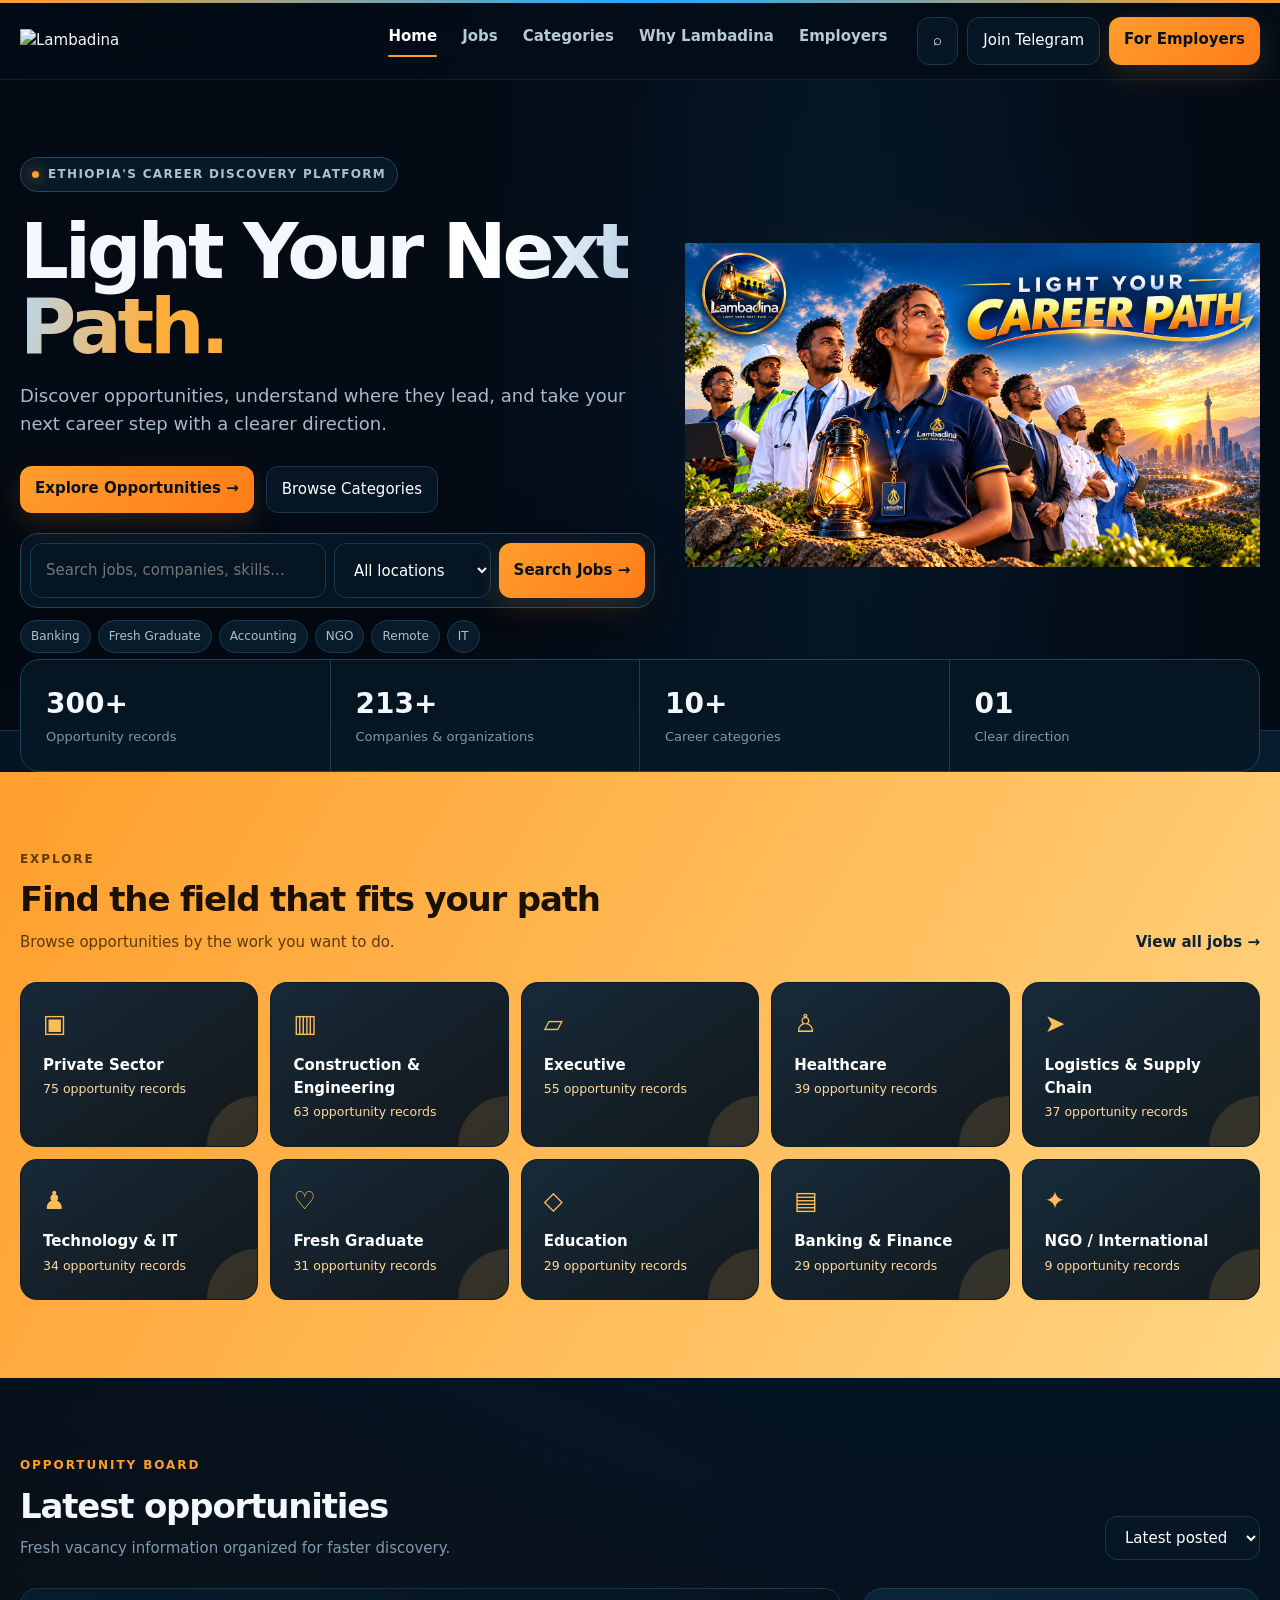
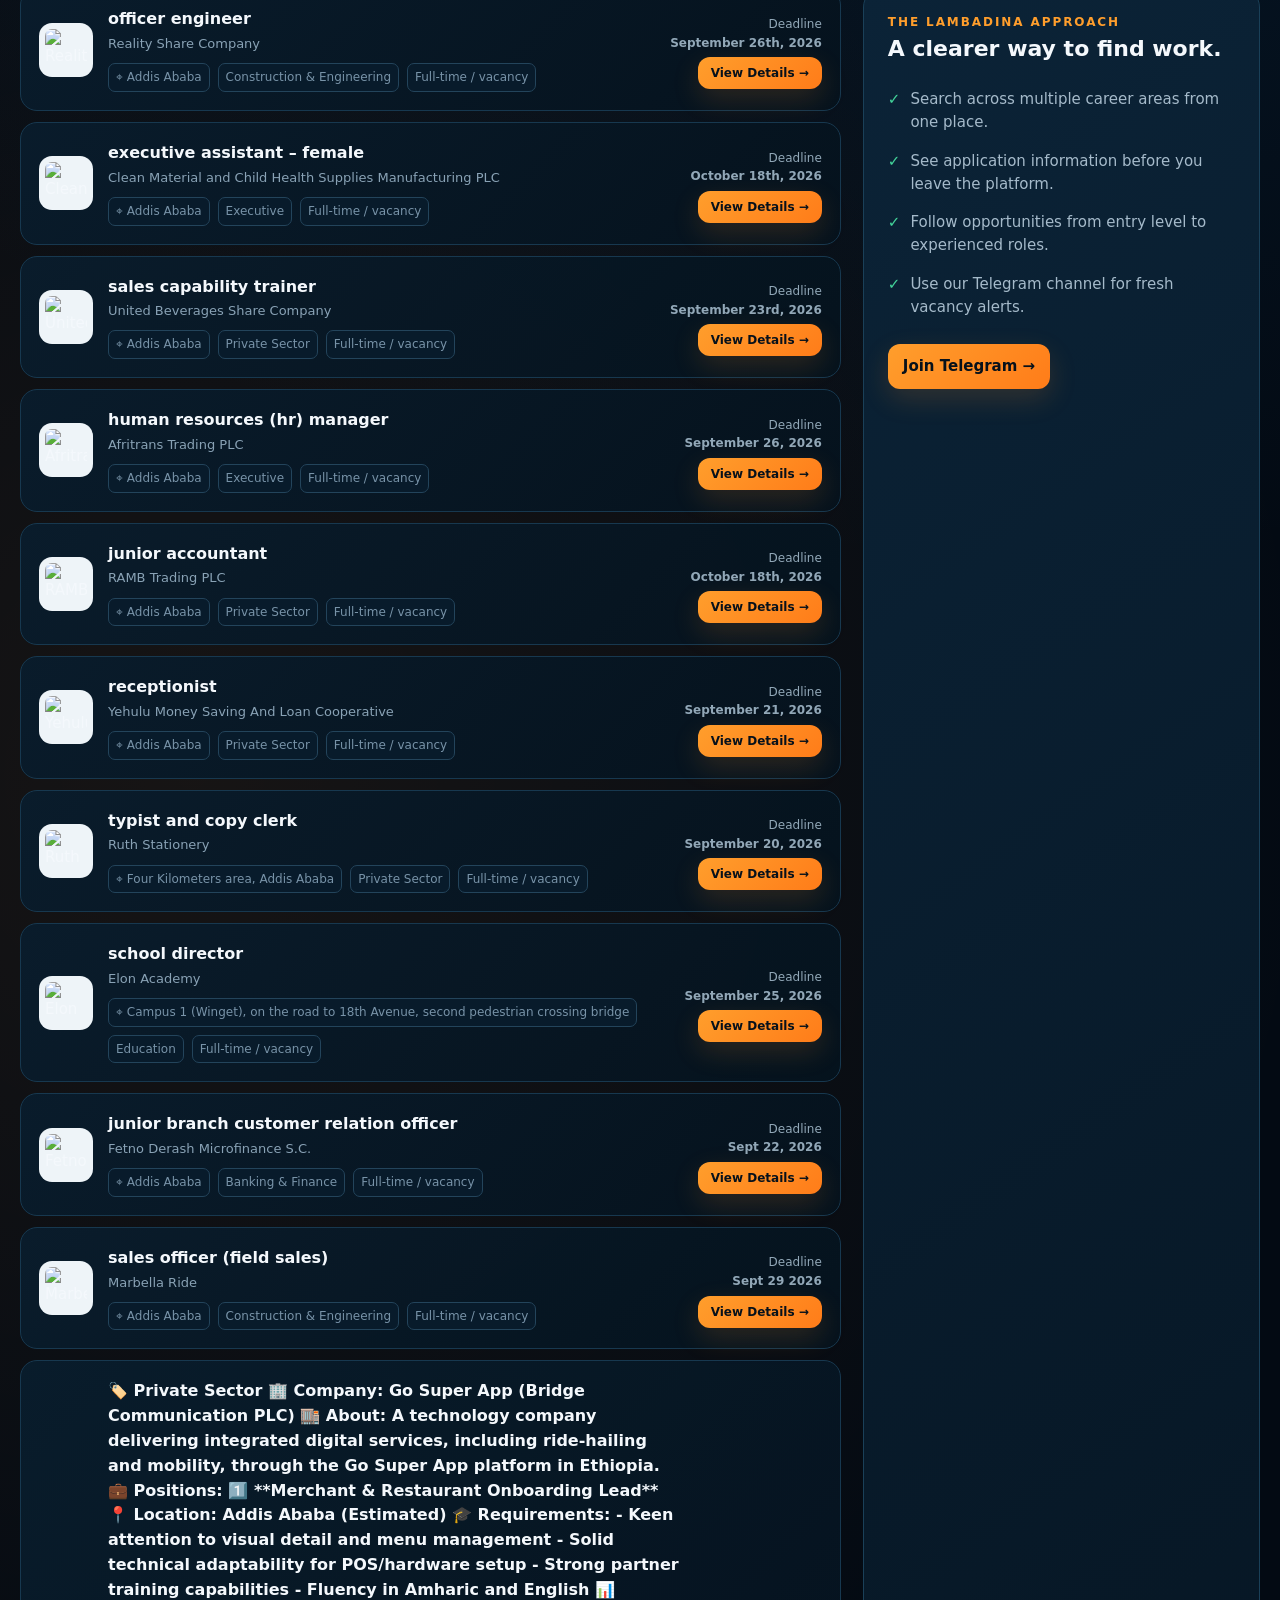
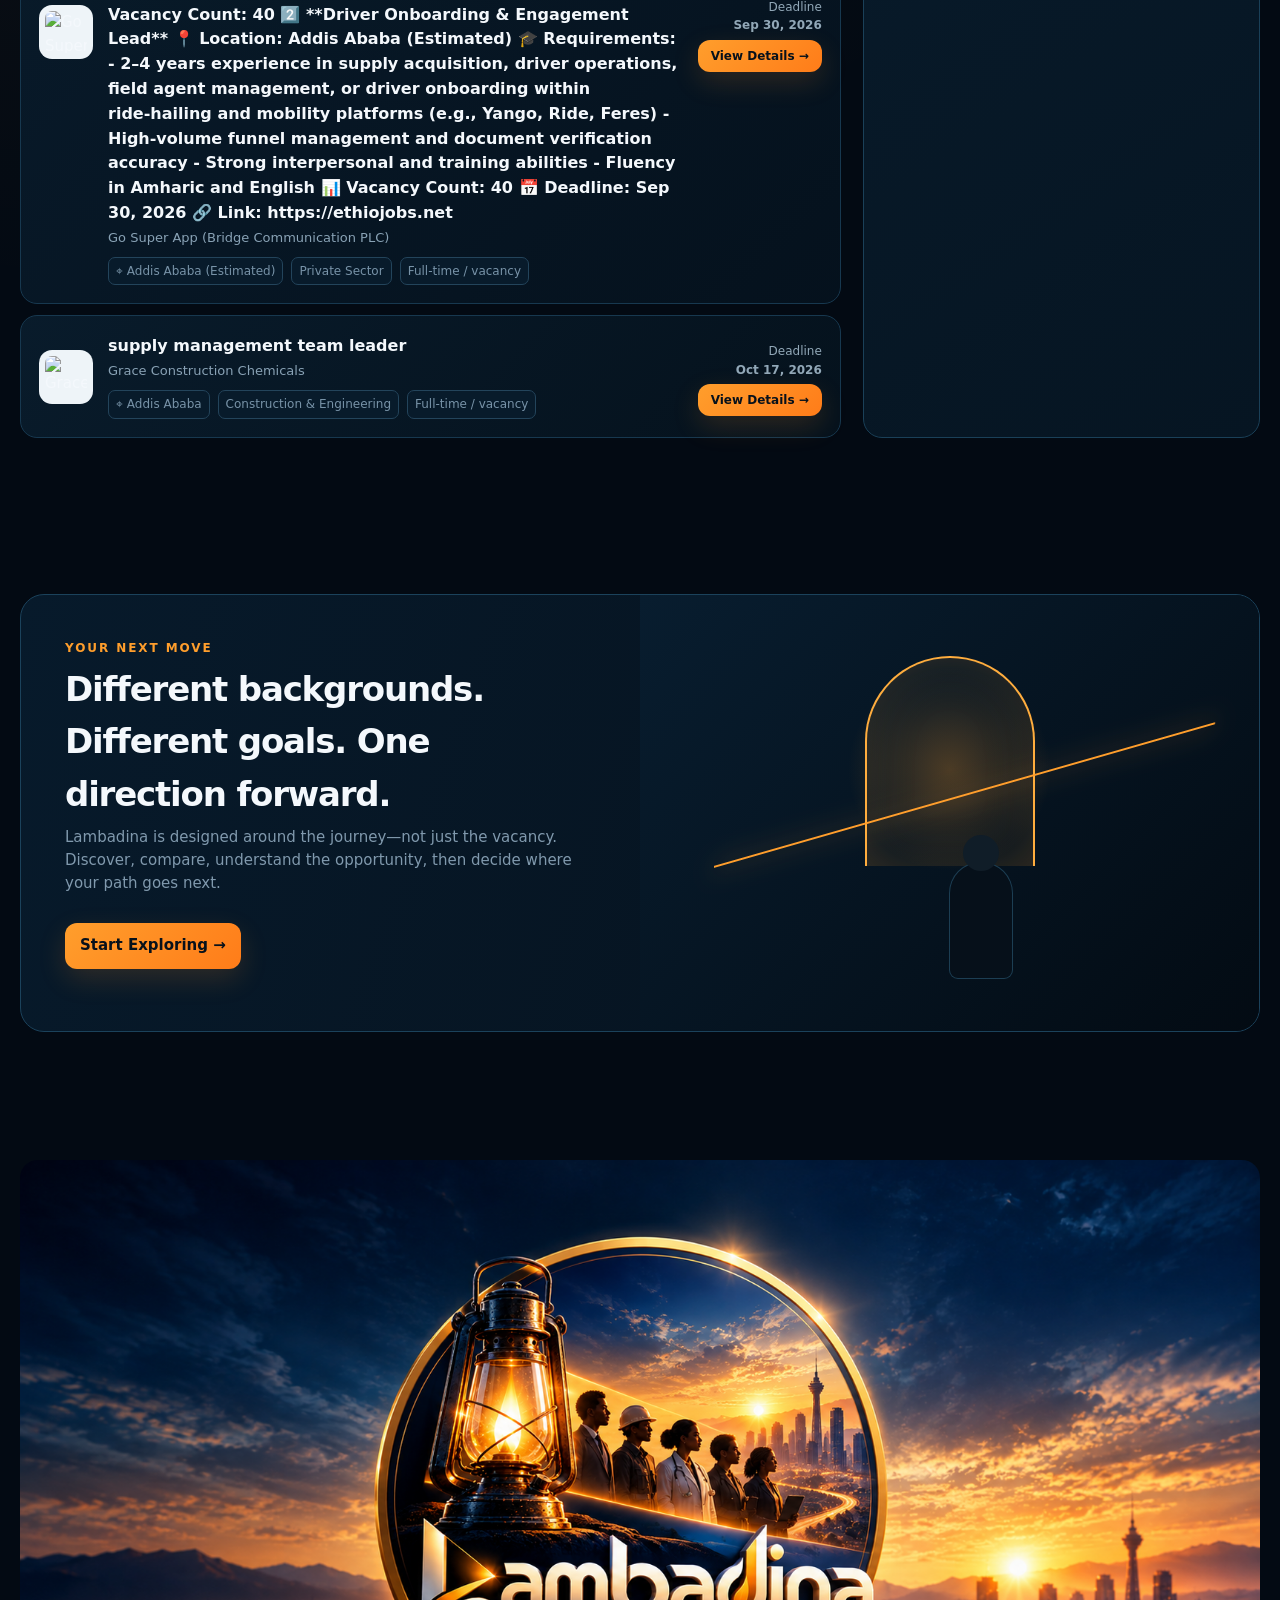
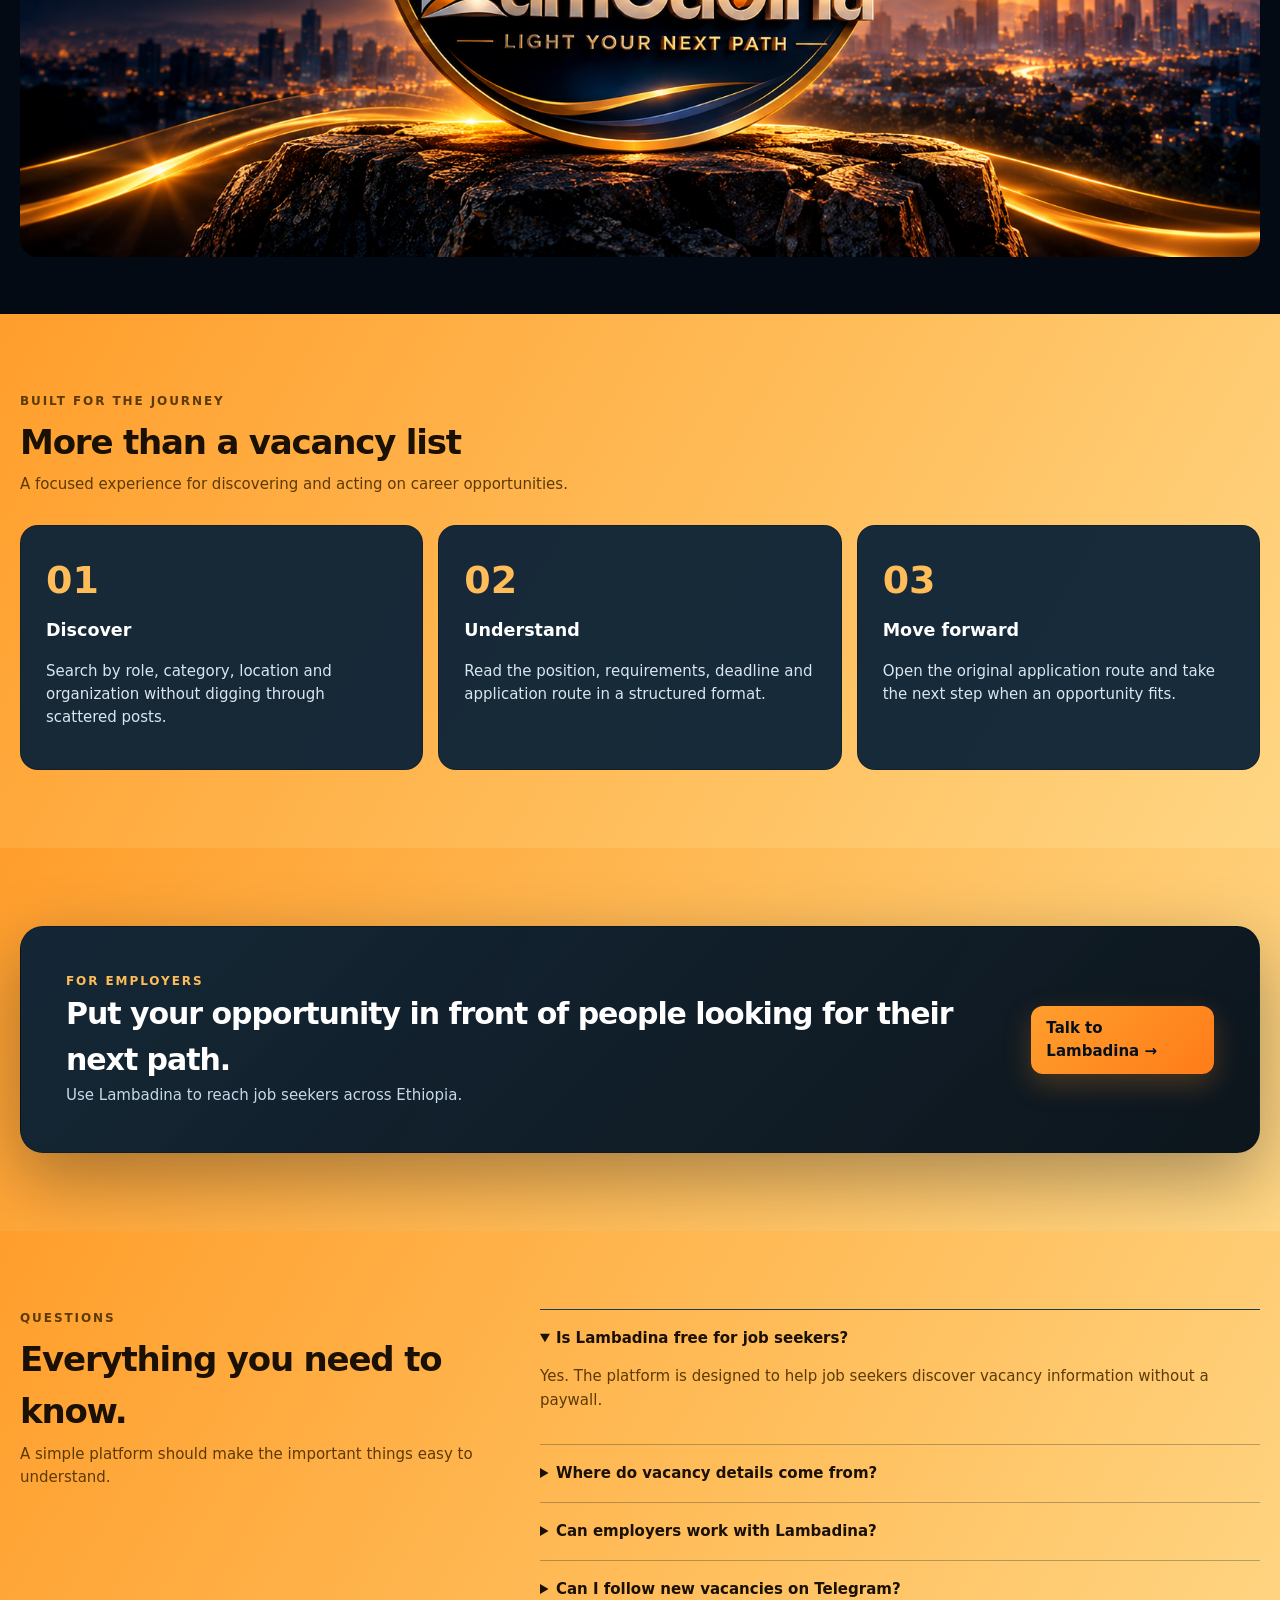
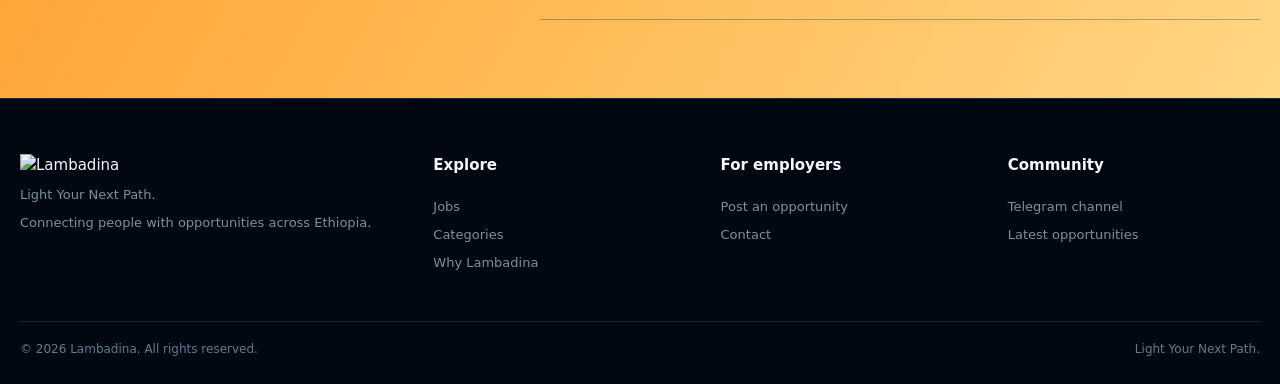
==== commit c457ddb7: "Add files via upload" ====
--- a/index.html
+++ b/index.html
@@ -45,7 +45,7 @@
 .section{padding:78px 0}.section-head{display:flex;justify-content:space-between;align-items:end;gap:20px;margin-bottom:28px}.eyebrow{color:var(--orange);font-size:12px;font-weight:850;letter-spacing:.16em;text-transform:uppercase}.section h2{font-size:34px;letter-spacing:-.035em;margin:5px 0}.section-sub{color:#8099ad;margin:0}.link{color:#7dcaff;font-weight:750}
 .categories{display:grid;grid-template-columns:repeat(5,1fr);gap:12px}.cat{position:relative;padding:22px;border:1px solid #183a52;background:linear-gradient(145deg,#091d2e,#061522);border-radius:17px;min-height:125px;overflow:hidden;transition:.2s}.cat:hover{transform:translateY(-4px);border-color:#2d688b}.cat:after{content:"";position:absolute;width:100px;height:100px;border-radius:50%;right:-50px;bottom:-50px;background:rgba(36,169,255,.08)}.caticon{font-size:25px;color:var(--orange)}.cat b{display:block;margin-top:10px}.cat small{color:#728ca0}
 
-.jobs-layout{display:grid;grid-template-columns:1.55fr .75fr;gap:22px}.joblist{display:grid;gap:11px}.job-card{position:relative;display:grid;grid-template-columns:54px 1fr auto;gap:15px;align-items:center;padding:18px;border:1px solid #17384f;background:linear-gradient(135deg,rgba(9,28,44,.96),rgba(5,18,29,.96));border-radius:17px;transition:.2s}.job-card:hover{border-color:#2a6689;transform:translateX(2px)}.company-logo{width:54px;height:54px;border-radius:13px;display:grid;place-items:center;background:#eef4f8;color:#123047;font-weight:900;font-size:18px}.job-title{font-weight:850;font-size:16px}.company{color:#89a2b5;font-size:13px;margin-top:2px}.meta{display:flex;gap:8px;flex-wrap:wrap;margin-top:9px;color:#7893a8;font-size:12px}.tag{border:1px solid #23445b;padding:4px 7px;border-radius:7px;background:#081b2b}.job-right{text-align:right}.deadline{color:#92a8b8;font-size:12px;margin-bottom:9px}.job-right .primary{padding:9px 13px;font-size:12px}.side-card{border:1px solid #1a4058;background:linear-gradient(145deg,#0b2337,#061522);border-radius:19px;padding:24px;position:sticky;top:100px}.side-card h3{margin-top:0;font-size:22px}.check{display:flex;gap:10px;margin:15px 0;color:#a5baca}.check b{color:var(--green)}
+.jobs-layout{display:grid;grid-template-columns:1.55fr .75fr;gap:22px}.joblist{display:grid;gap:11px}.job-card{position:relative;display:grid;grid-template-columns:54px 1fr auto;gap:15px;align-items:center;padding:18px;border:1px solid #17384f;background:linear-gradient(135deg,rgba(9,28,44,.96),rgba(5,18,29,.96));border-radius:17px;transition:.2s}.job-card:hover{border-color:#2a6689;transform:translateX(2px)}.company-logo{width:54px;height:54px;border-radius:13px;background:#eef4f8;object-fit:contain;padding:6px}.job-title{font-weight:850;font-size:16px}.company{color:#89a2b5;font-size:13px;margin-top:2px}.meta{display:flex;gap:8px;flex-wrap:wrap;margin-top:9px;color:#7893a8;font-size:12px}.tag{border:1px solid #23445b;padding:4px 7px;border-radius:7px;background:#081b2b}.job-right{text-align:right}.deadline{color:#92a8b8;font-size:12px;margin-bottom:9px}.job-right .primary{padding:9px 13px;font-size:12px}.side-card{border:1px solid #1a4058;background:linear-gradient(145deg,#0b2337,#061522);border-radius:19px;padding:24px;position:sticky;top:100px}.side-card h3{margin-top:0;font-size:22px}.check{display:flex;gap:10px;margin:15px 0;color:#a5baca}.check b{color:var(--green)}
 
 .feature{display:grid;grid-template-columns:1fr 1fr;border:1px solid #1b425b;border-radius:24px;overflow:hidden;background:linear-gradient(110deg,#071a2b,#06111c)}.feature-copy{padding:44px}.feature-visual{min-height:330px;position:relative;background:radial-gradient(circle at 50% 40%,rgba(255,158,44,.28),transparent 25%),linear-gradient(135deg,#081d2f,#030b13)}.path{position:absolute;left:12%;right:7%;bottom:20%;height:150px;border-top:2px solid var(--orange);transform:skewY(-16deg);filter:drop-shadow(0 0 12px rgba(255,158,44,.7))}.person{position:absolute;bottom:12%;left:50%;width:62px;height:115px;background:#06101a;border-radius:30px 30px 8px 8px;box-shadow:0 0 0 1px #1c3e53}.person:before{content:"";position:absolute;width:36px;height:36px;border-radius:50%;background:#101d28;left:13px;top:-28px}.portal{position:absolute;left:50%;top:14%;width:170px;height:210px;transform:translateX(-50%);border:2px solid #ffad3e;border-bottom:0;border-radius:90px 90px 0 0;box-shadow:0 0 50px rgba(255,158,44,.2) inset}
 
@@ -189,8 +189,8 @@
  }
  rows.sort((a,b)=>sort==="deadline"?String(a.deadline||"zzzz").localeCompare(String(b.deadline||"zzzz")):String(b.posted||"").localeCompare(String(a.posted||"")));
  rows=rows.slice(0,12);
- document.getElementById("jobList").innerHTML=rows.length?rows.map(j=>{let t=titleOf(j), c=(j.category||["General"])[0];return `<article class="job-card"><div class="company-logo">${esc((j.company||"L").slice(0,1).toUpperCase())}</div><div><a class="job-title" href="job.html?id=${encodeURIComponent(j.id)}">${esc(t)}</a><div class="company">${esc(j.company)}</div><div class="meta"><span class="tag">⌖ ${esc((j.text||"Addis Ababa").match(/(?:Location:|📍 Location:|📍)\s*([^\n]+)/i)?.[1]||"Ethiopia")}</span><span class="tag">${esc(c)}</span><span class="tag">Full-time / vacancy</span></div></div><div class="job-right"><div class="deadline">Deadline<br><b>${esc(j.deadline||"Not specified")}</b></div><a class="primary" href="job.html?id=${encodeURIComponent(j.id)}">View Details →</a></div></article>`}).join(""):'<div class="empty">No opportunities match your search.</div>';
+ document.getElementById("jobList").innerHTML=rows.length?rows.map(j=>{let t=titleOf(j), c=(j.category||["General"])[0];return `<article class="job-card"><img class="company-logo" src="${esc(j.image||'logo.png')}" alt="${esc(j.company||'Lambadina')}" loading="lazy" onerror="this.onerror=null;this.src='logo.png'"><div><a class="job-title" href="job.html?id=${encodeURIComponent(j.id)}">${esc(t)}</a><div class="company">${esc(j.company)}</div><div class="meta"><span class="tag">⌖ ${esc((j.text||"Addis Ababa").match(/(?:Location:|📍 Location:|📍)\s*([^\n]+)/i)?.[1]||"Ethiopia")}</span><span class="tag">${esc(c)}</span><span class="tag">Full-time / vacancy</span></div></div><div class="job-right"><div class="deadline">Deadline<br><b>${esc(j.deadline||"Not specified")}</b></div><a class="primary" href="job.html?id=${encodeURIComponent(j.id)}">View Details →</a></div></article>`}).join(""):'<div class="empty">No opportunities match your search.</div>';
 }
 document.getElementById("searchInput").addEventListener("keydown",e=>{if(e.key==="Enter")renderJobs()});init();
 </script>
-</body></html>
+</body></html>
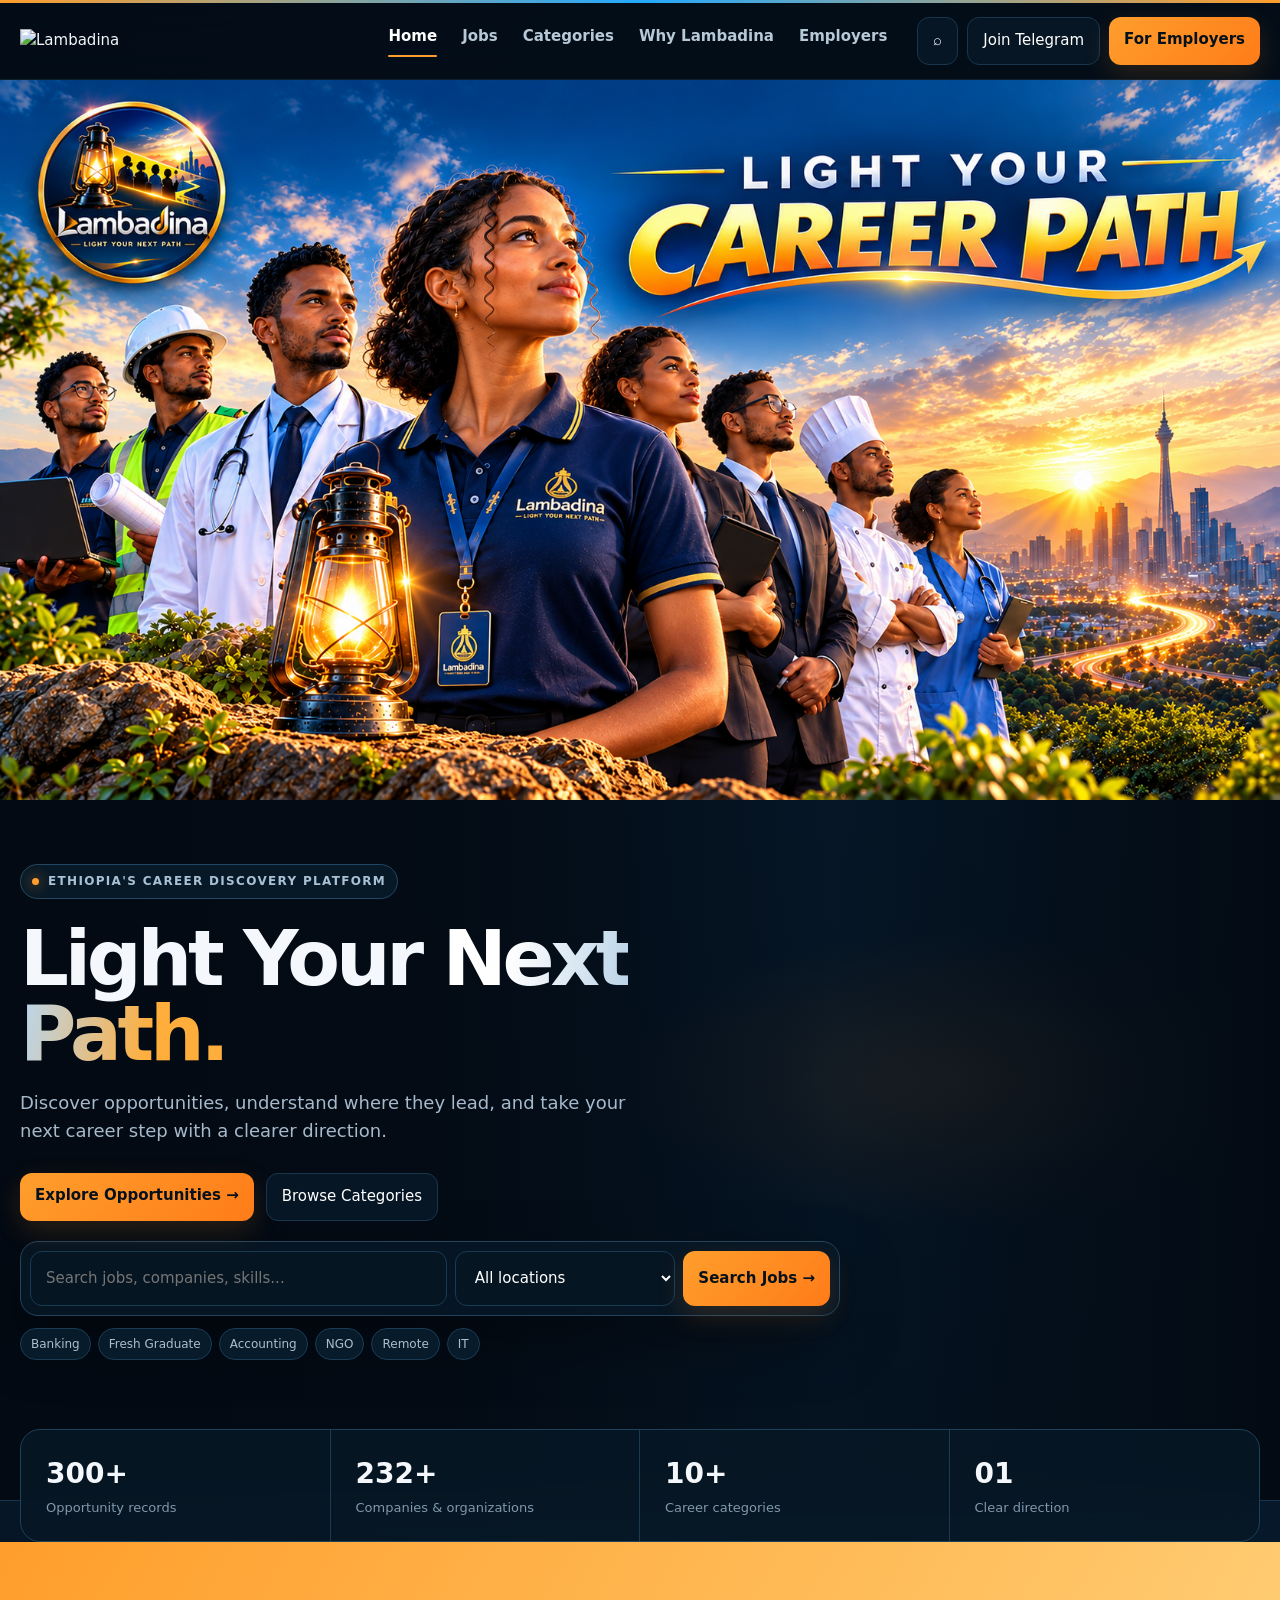
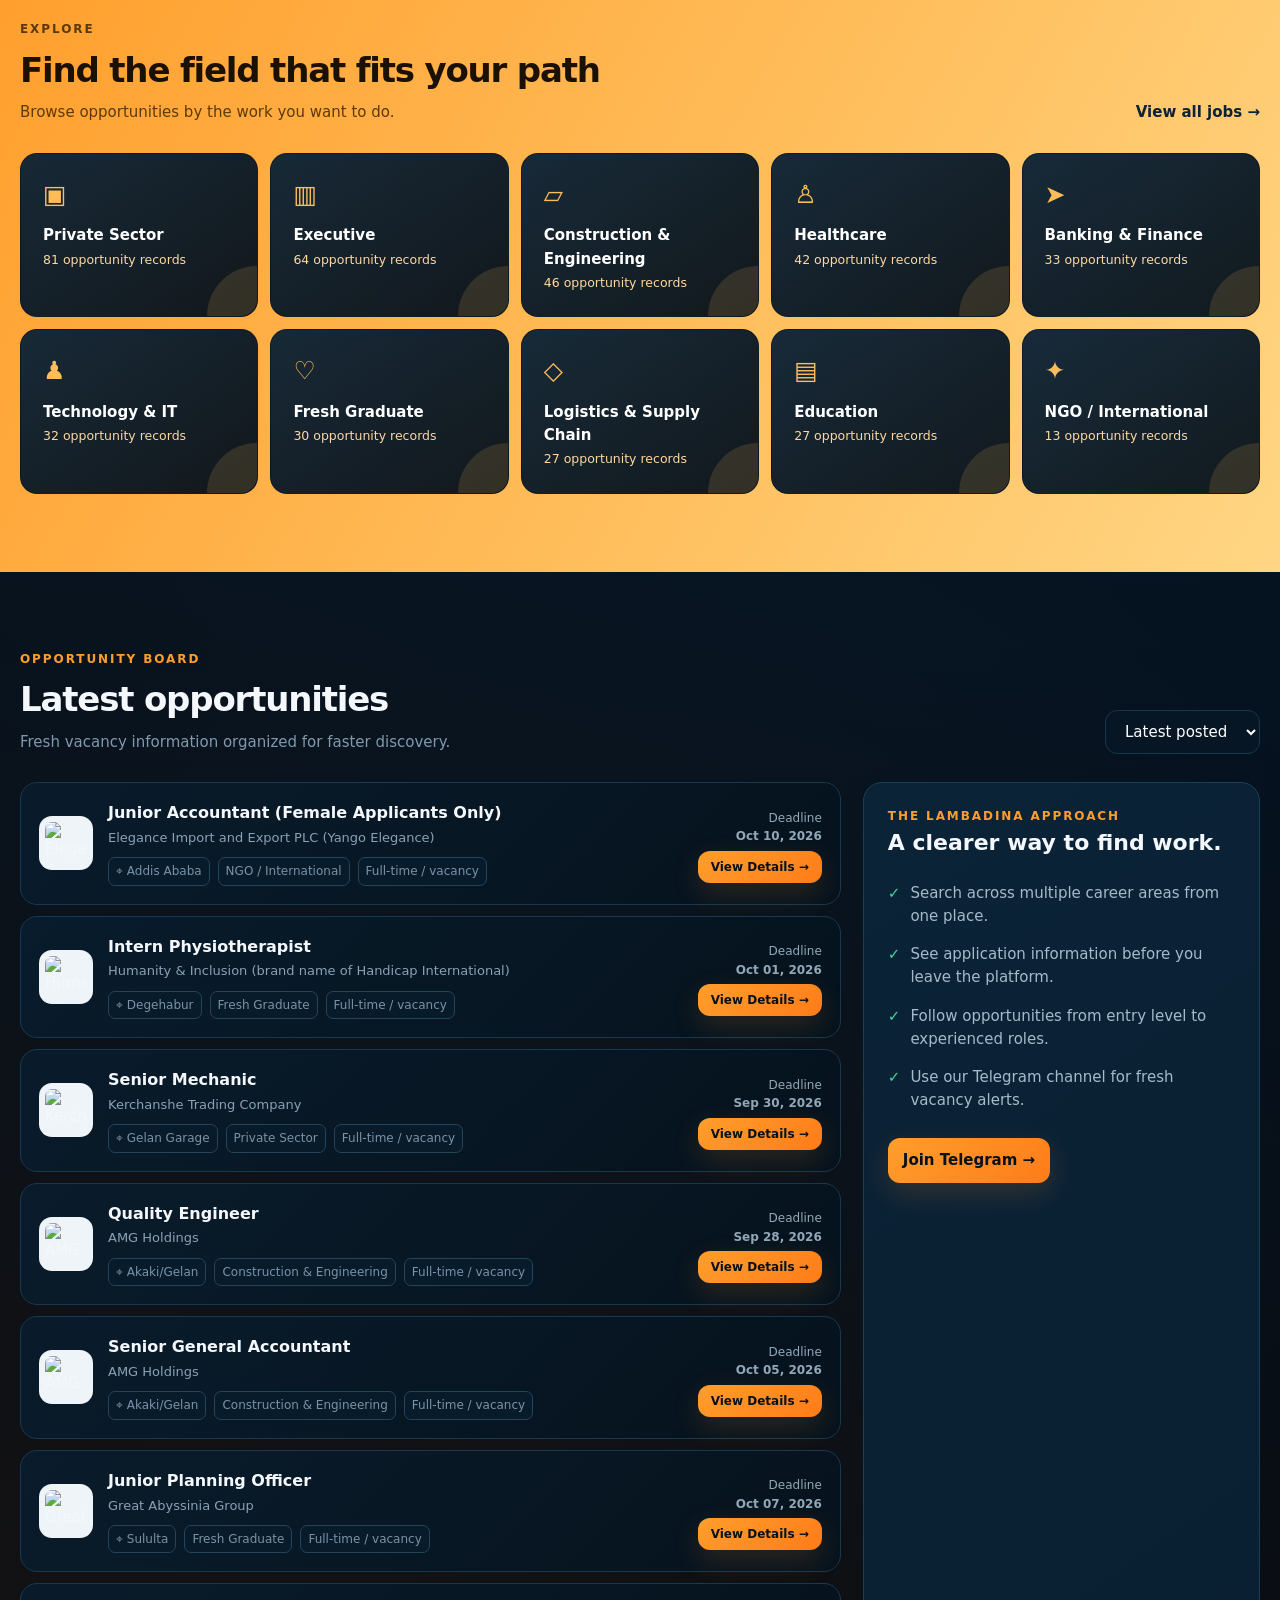
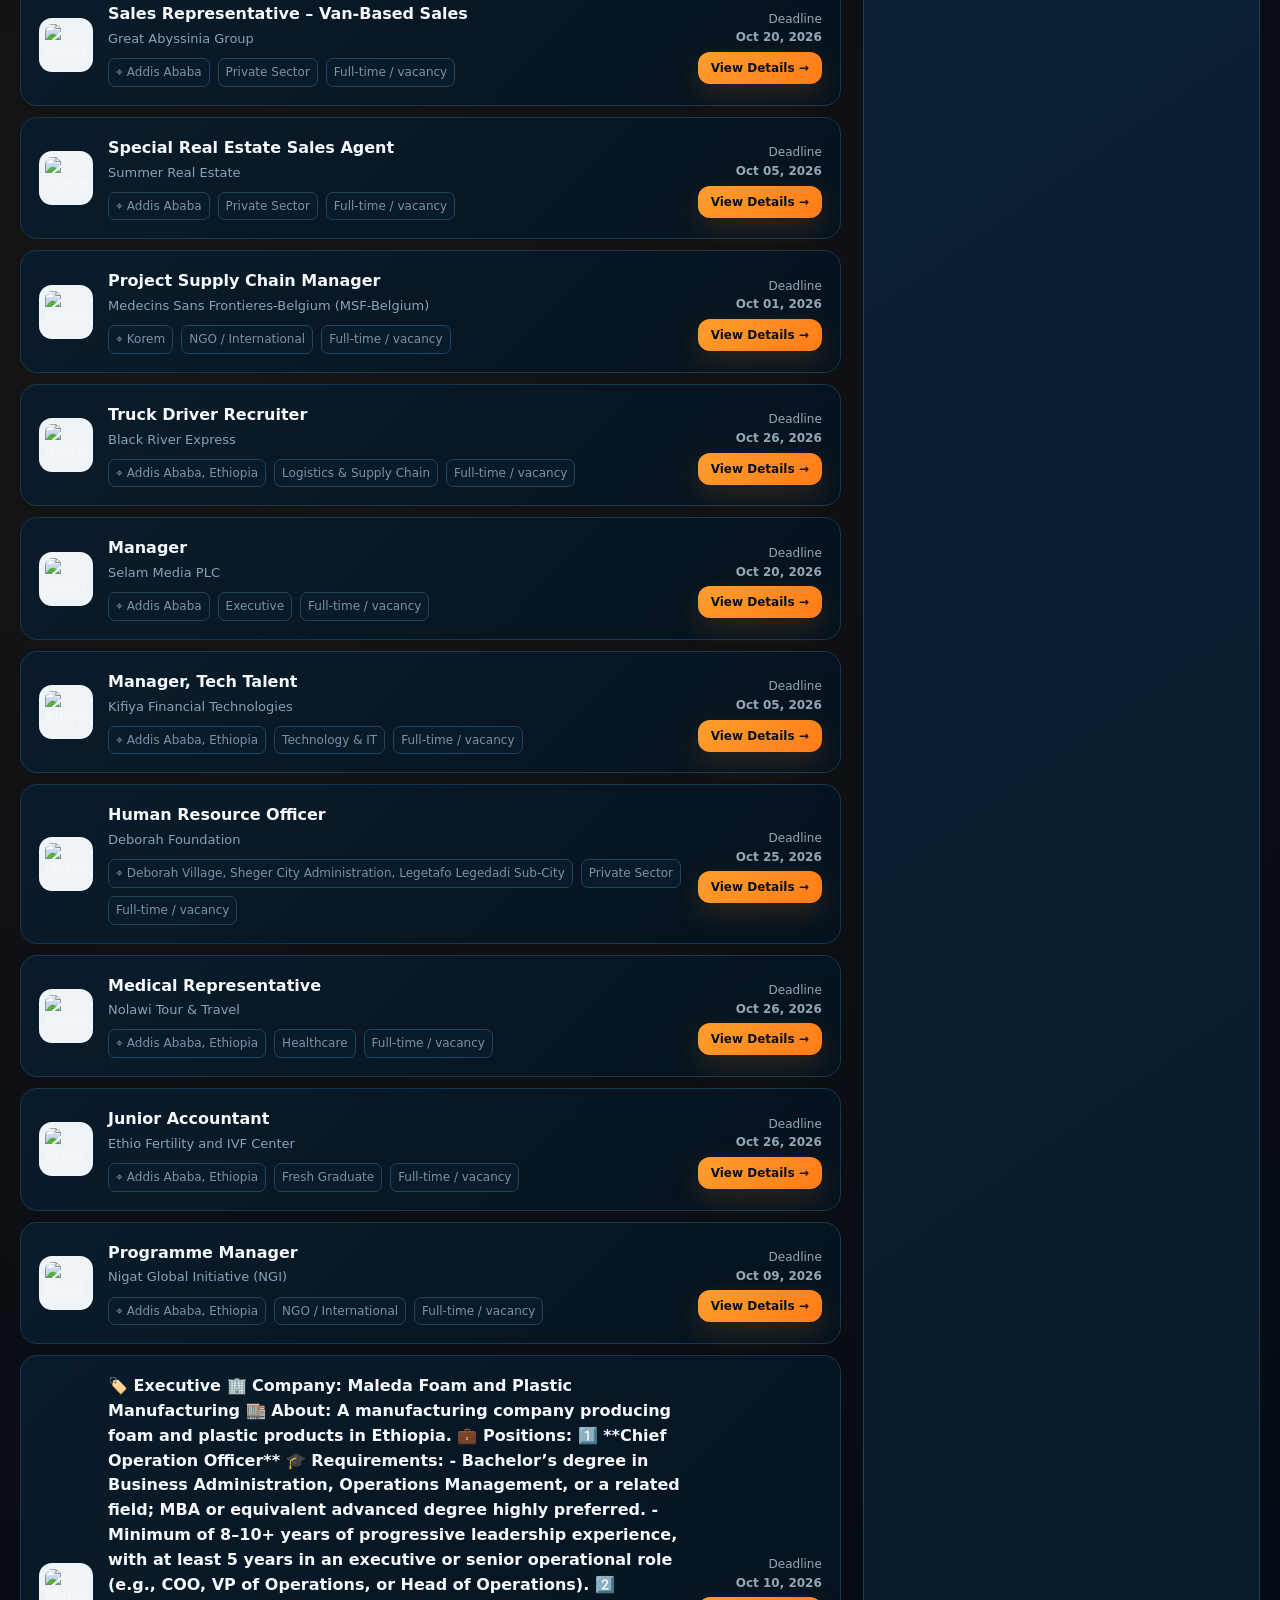
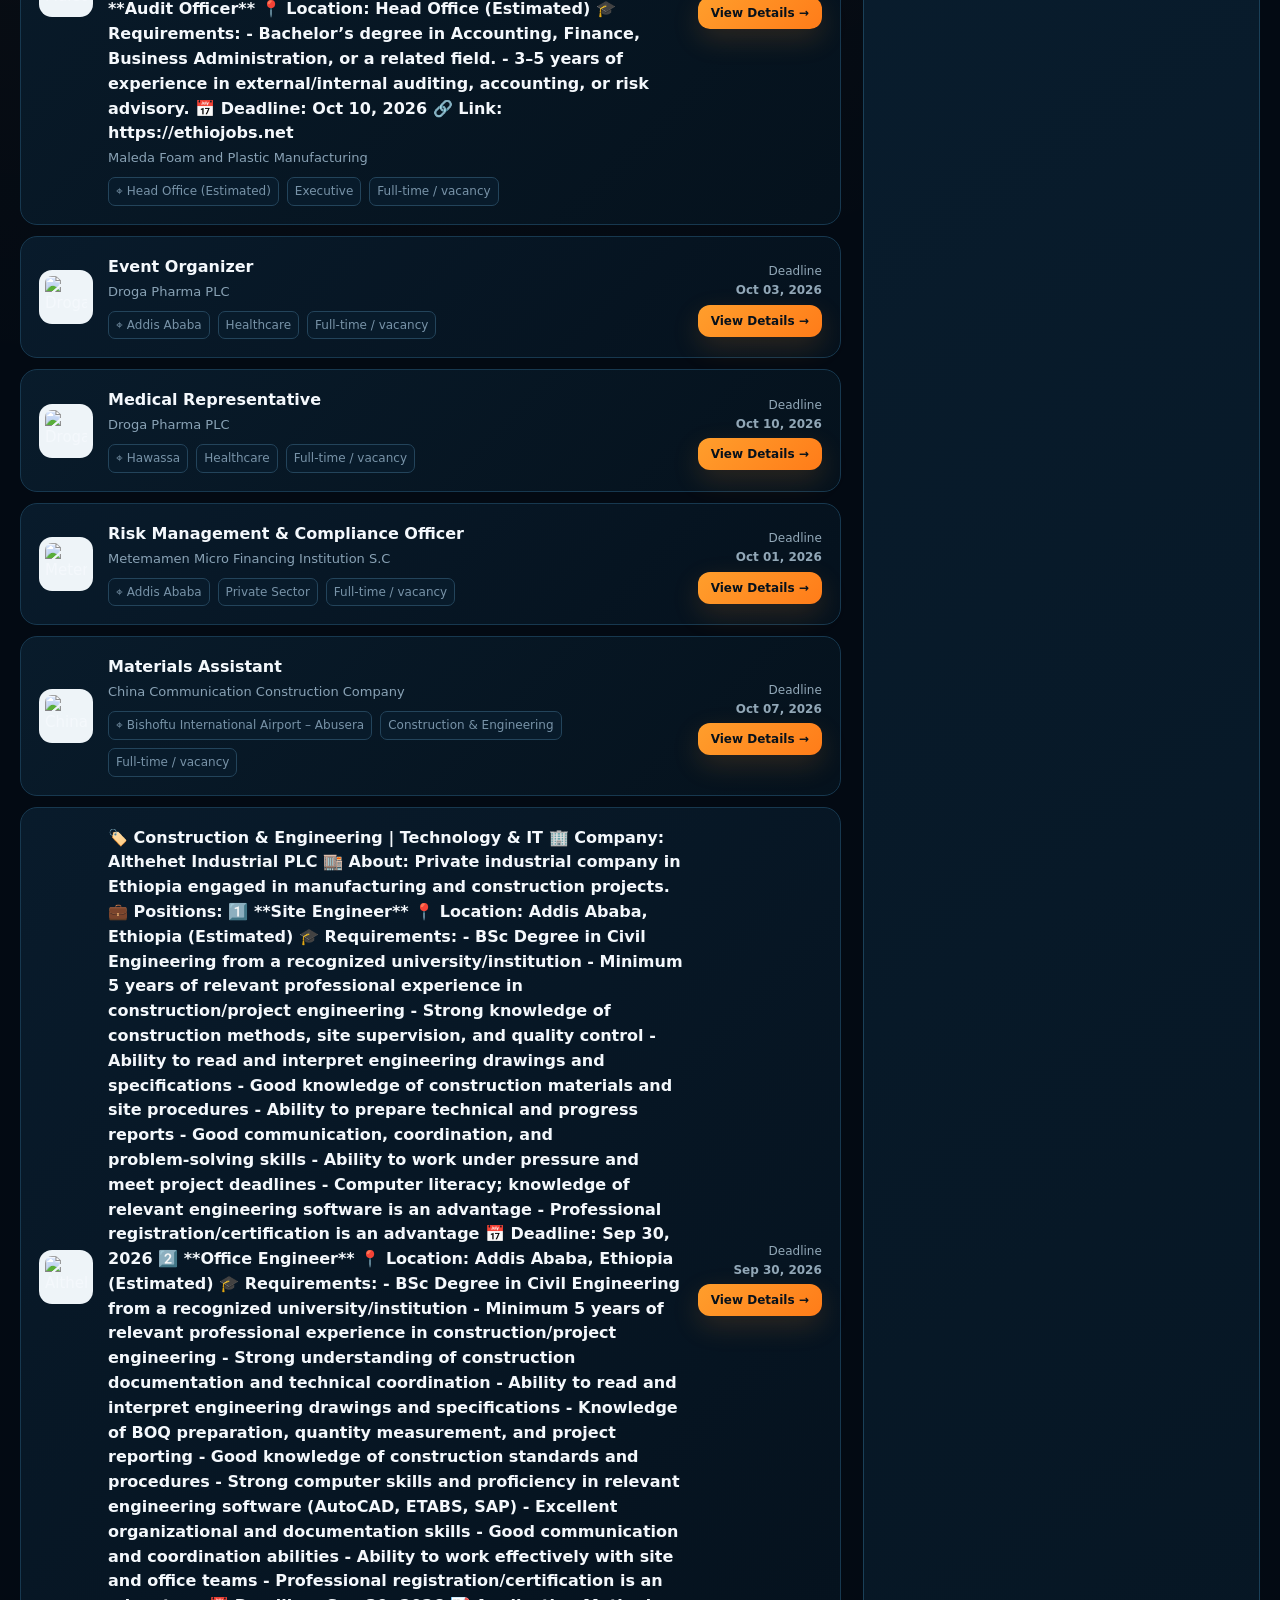
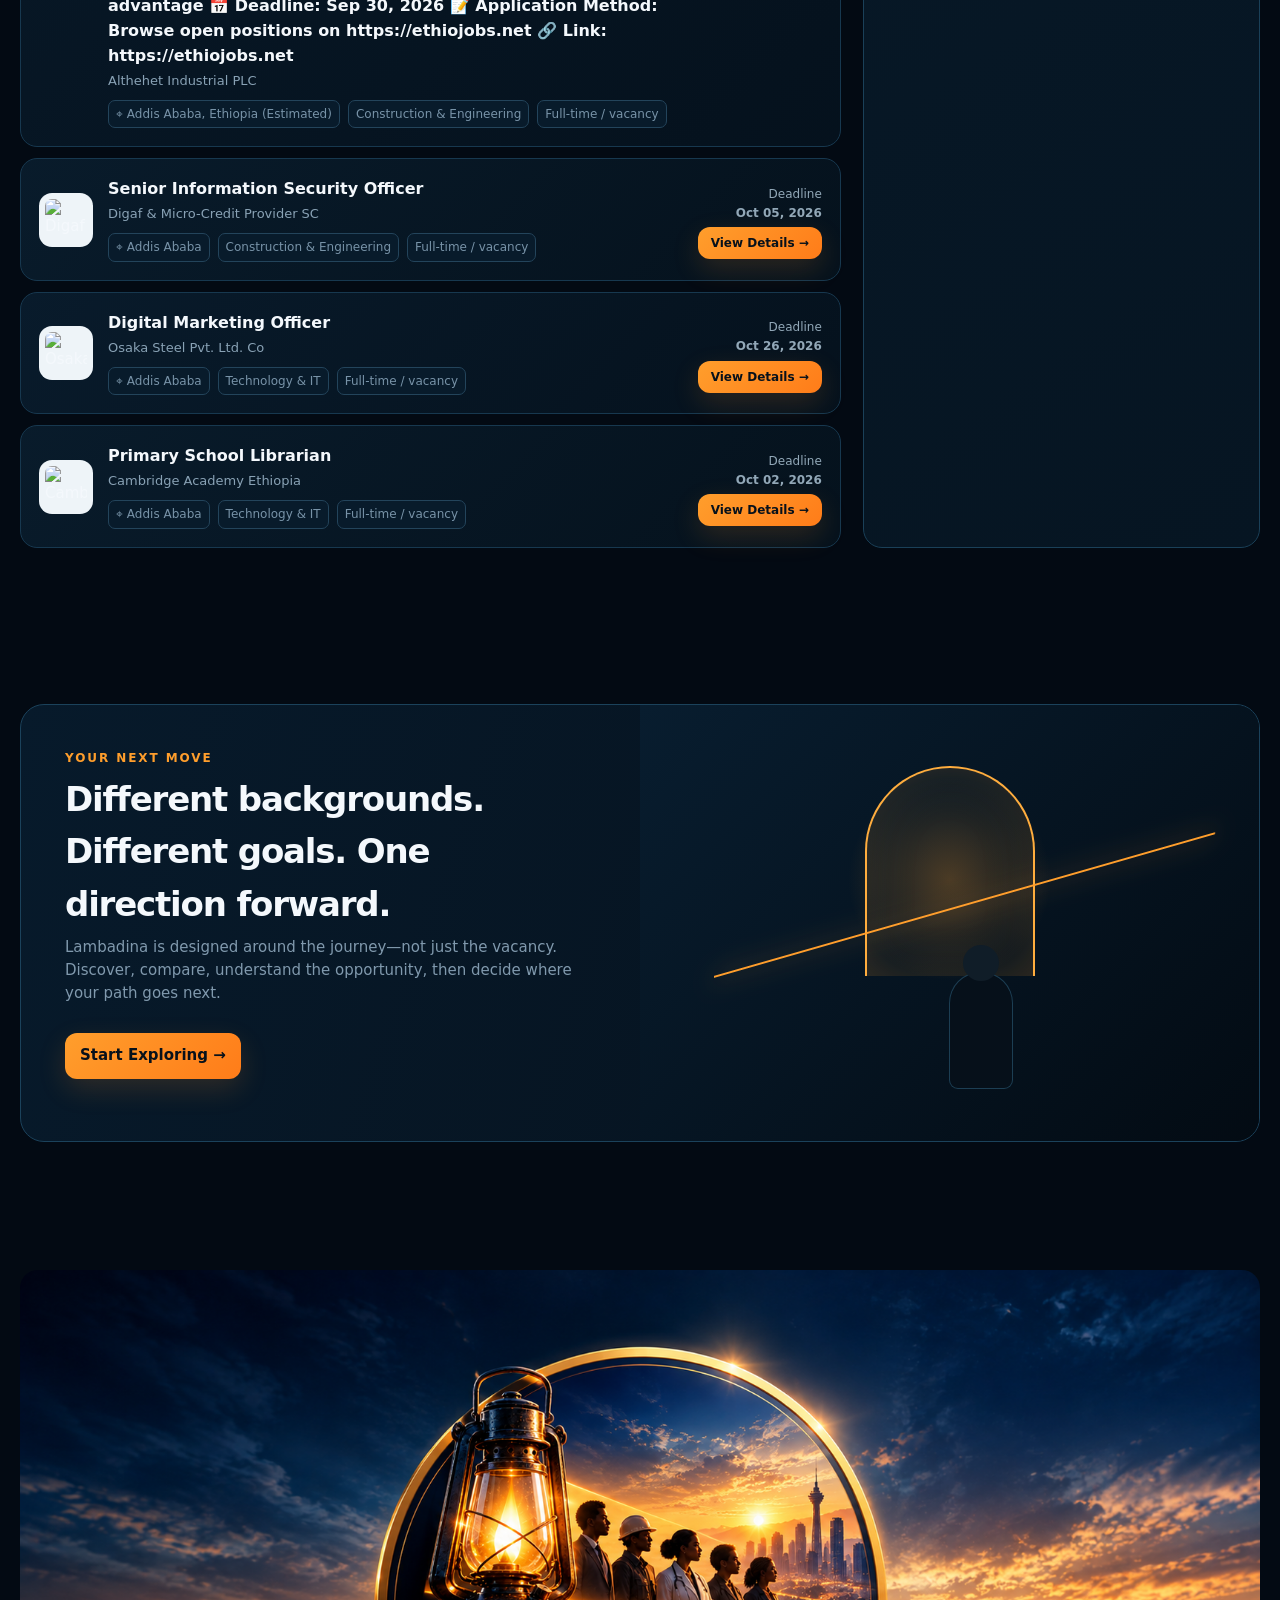
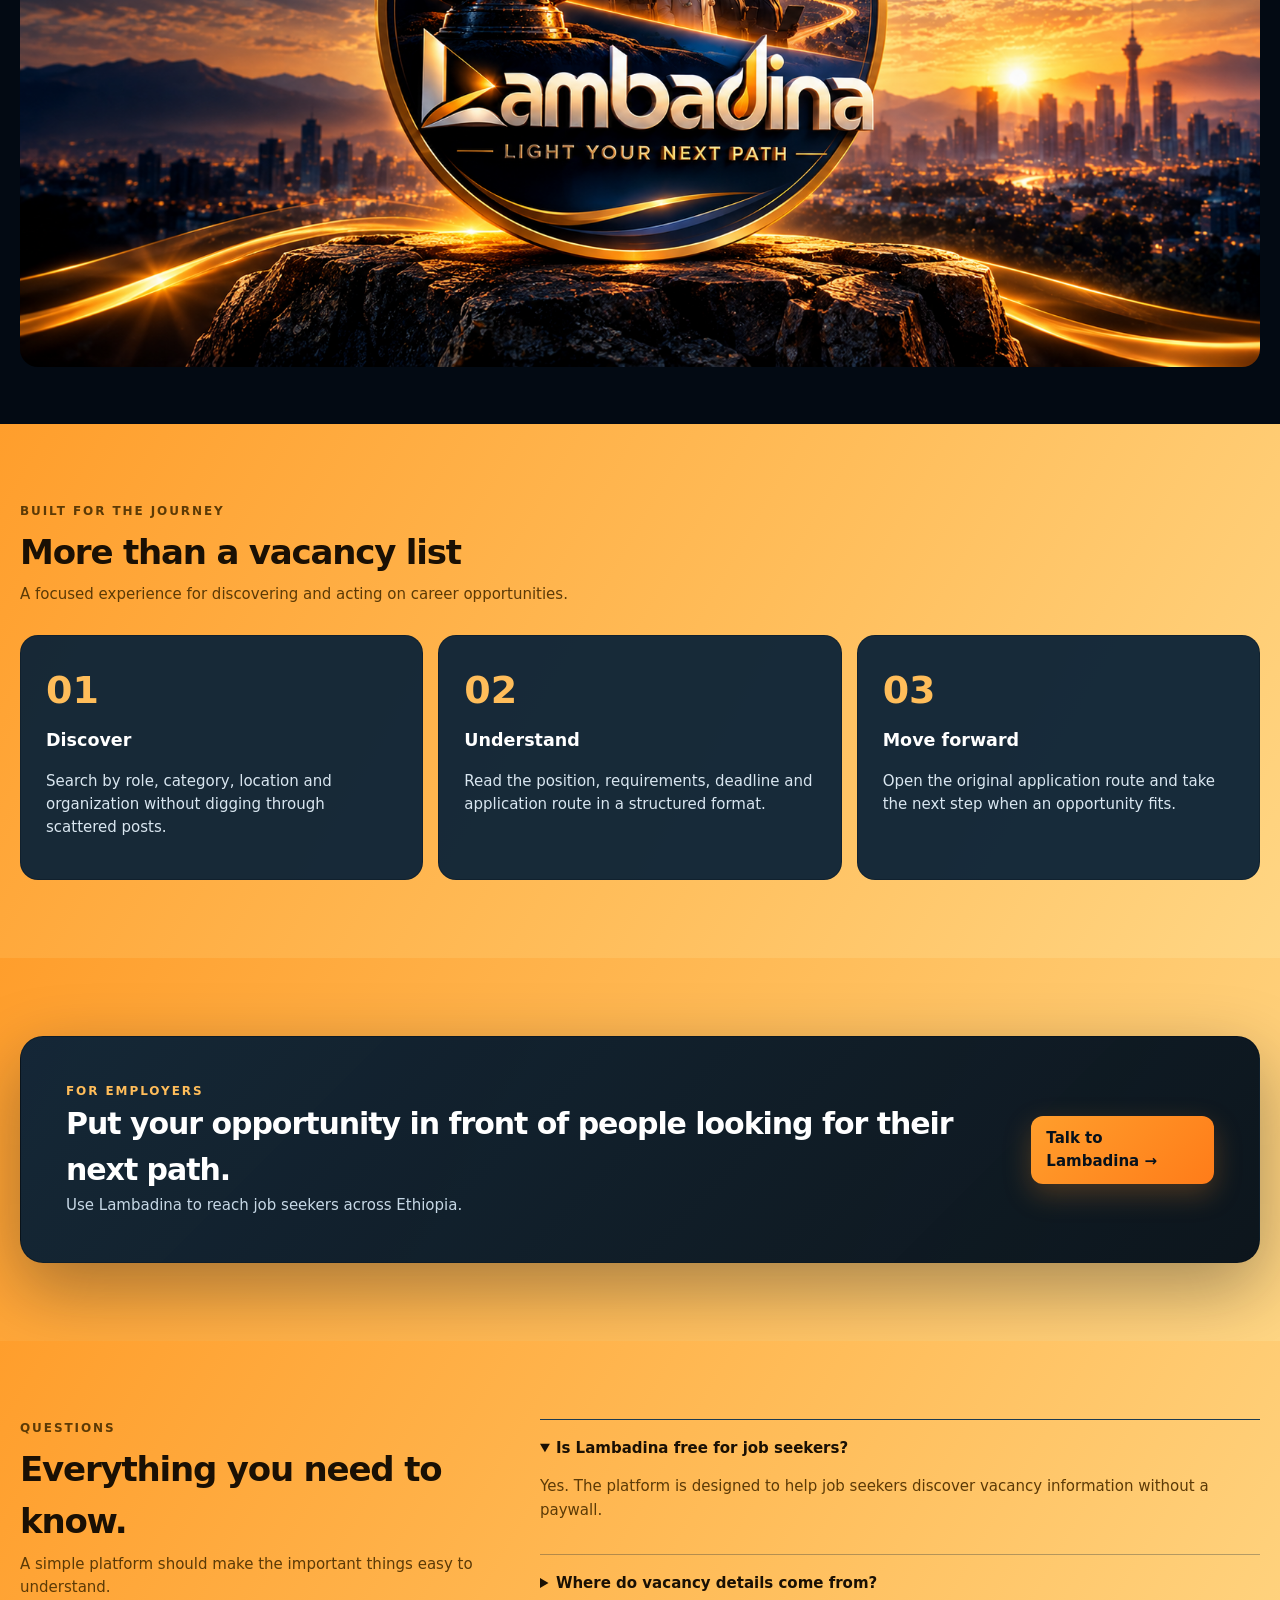
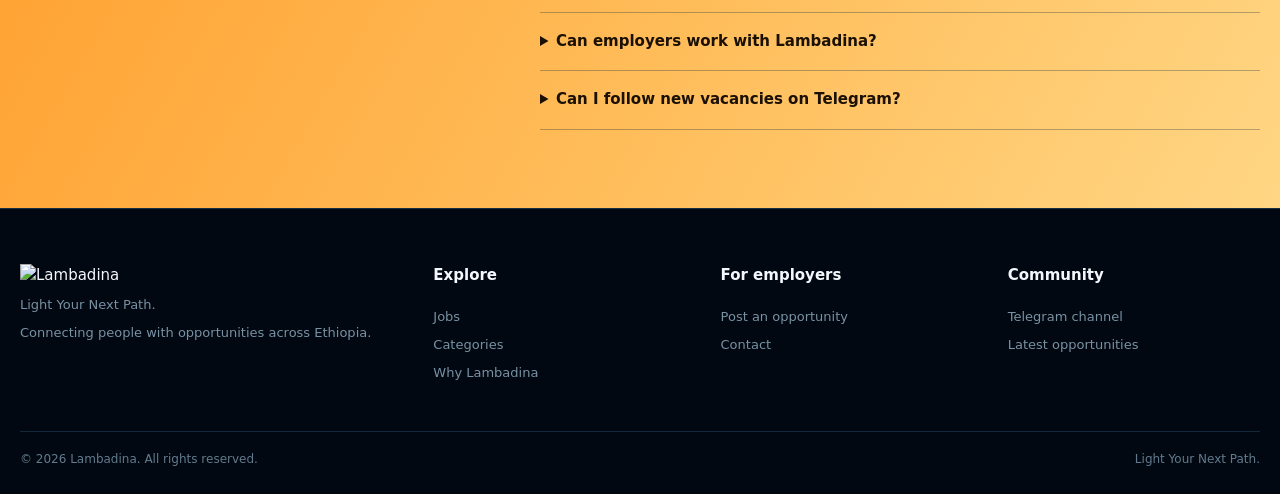
==== commit f3feec80: "Rename index-2.html to index.html" ====
--- a/index.html
+++ b/index.html
@@ -22,12 +22,14 @@
 .nav-actions{display:flex;gap:9px}.iconbtn,.ghost,.primary{border:1px solid var(--line);border-radius:12px;background:#071624;color:#fff;padding:11px 15px}.primary{background:linear-gradient(135deg,var(--orange),#ff7c19);border:0;color:#07111b;font-weight:800;box-shadow:0 10px 28px rgba(255,145,37,.16)}.blue{background:linear-gradient(135deg,#138bd3,#0872bd);color:#fff;border:0}
 .menu{display:none}
 
-.hero{position:relative;min-height:650px;overflow:hidden;border-bottom:1px solid var(--line)}
+.top-banner{width:100%;line-height:0;background:#030a13}
+.top-banner img{display:block;width:100%;height:auto}
+.hero{position:relative;min-height:auto;overflow:hidden;border-bottom:1px solid var(--line)}
 .hero:before{content:"";position:absolute;inset:0;background:
 linear-gradient(90deg,#030a13 0%,rgba(3,10,19,.94) 35%,rgba(3,10,19,.45) 65%,#030a13 100%),
 radial-gradient(ellipse at 75% 40%,rgba(255,148,39,.17),transparent 25%);
 }
-.hero-grid{position:relative;display:grid;grid-template-columns:1.05fr .95fr;gap:30px;align-items:center;min-height:650px}
+.hero-grid{position:relative;display:grid;grid-template-columns:1fr;gap:30px;align-items:center;padding:64px 0 140px}
 .kicker{display:inline-flex;gap:9px;align-items:center;padding:7px 11px;border:1px solid #244763;background:#071827;border-radius:999px;color:#a9c1d4;font-size:12px;font-weight:800;letter-spacing:.11em;text-transform:uppercase}
 .kicker i{width:7px;height:7px;border-radius:50%;background:var(--orange);box-shadow:0 0 15px var(--orange)}
 h1{font-size:clamp(48px,6vw,78px);line-height:.98;letter-spacing:-.055em;margin:22px 0 18px;max-width:760px}.gradient{background:linear-gradient(100deg,#fff 18%,#bcd5e8 48%,#ffae3c 80%);-webkit-background-clip:text;background-clip:text;color:transparent}
@@ -35,8 +37,6 @@
 .searchbox{margin-top:20px;background:rgba(7,24,38,.82);border:1px solid #23445c;border-radius:18px;padding:9px;display:grid;grid-template-columns:1.7fr .9fr auto;gap:8px;max-width:820px;box-shadow:0 25px 60px rgba(0,0,0,.35)}
 .searchbox input,.searchbox select{background:#061522;border:1px solid #173b55;color:#fff;border-radius:12px;padding:15px;outline:none}.searchbox input:focus,.searchbox select:focus{border-color:var(--blue)}
 .hero-pills{display:flex;gap:7px;flex-wrap:wrap;margin-top:12px}.pill{padding:6px 10px;background:#081b2b;border:1px solid #193b53;border-radius:999px;color:#a9bfd0;font-size:12px}
-.hero-art{position:relative;height:560px;display:flex;align-items:center;justify-content:center}
-.hero-art img{width:100%;height:100%;object-fit:contain;border-radius:18px}
 .orbit{position:absolute;border:1px solid rgba(36,169,255,.25);border-radius:50%;width:520px;height:520px;transform:rotate(-18deg)}.orbit:before,.orbit:after{content:"";position:absolute;border-radius:50%;width:10px;height:10px;background:var(--orange);box-shadow:0 0 25px var(--orange)}.orbit:before{top:18%;left:3%}.orbit:after{right:4%;bottom:22%;background:var(--blue);box-shadow:0 0 25px var(--blue)}
 .lantern{position:relative;width:270px;height:350px;border:1px solid rgba(255,181,77,.65);border-radius:50% 50% 28% 28%;background:radial-gradient(circle at 50% 55%,rgba(255,168,54,.34),rgba(9,29,45,.72) 43%,rgba(4,12,21,.95) 70%);box-shadow:0 0 90px rgba(255,145,37,.25),inset 0 0 50px rgba(36,169,255,.15)}
 .lantern:before{content:"";position:absolute;left:18%;right:18%;top:24%;bottom:16%;border:2px solid rgba(255,178,73,.7);border-radius:50% 50% 40% 40%}.flame{position:absolute;width:48px;height:80px;left:50%;top:45%;transform:translate(-50%,-50%) rotate(45deg);background:linear-gradient(135deg,#fff5be,#ff9e2c 55%,#ff5d17);border-radius:70% 10% 70% 10%;box-shadow:0 0 45px #ff9e2c}.lantern-label{position:absolute;bottom:-52px;left:50%;transform:translateX(-50%);white-space:nowrap;text-align:center;color:#7690a4;font-size:11px;letter-spacing:.2em}.lantern-label b{display:block;color:var(--orange);font-size:16px;margin-top:4px}
@@ -84,7 +84,7 @@
 .section-gold .newsletter .eyebrow{color:var(--orange2)}
 .section-gold .newsletter .section-sub{color:#c7d8e6}
 .section-gold .newsletter .primary{background:linear-gradient(135deg,var(--orange),#ff7c19);color:#07111b;box-shadow:0 10px 28px rgba(255,145,37,.25)}
-@media(max-width:900px){.navlinks,.nav-actions{display:none}.menu{display:block;margin-left:auto}.hero-grid{grid-template-columns:1fr}.hero-art{height:280px}.stats{margin-top:0}.stats-grid{grid-template-columns:repeat(2,1fr)}.categories{grid-template-columns:repeat(2,1fr)}.jobs-layout,.faq-grid,.feature{grid-template-columns:1fr}.feature-visual{min-height:260px}.side-card{position:static}.cards3{grid-template-columns:1fr}.footgrid{grid-template-columns:1fr 1fr}.searchbox{grid-template-columns:1fr}.newsletter{display:block}.newsform{margin-top:18px}.section{padding:55px 0}}
+@media(max-width:900px){.navlinks,.nav-actions{display:none}.menu{display:block;margin-left:auto}.hero-grid{grid-template-columns:1fr}.stats{margin-top:0}.stats-grid{grid-template-columns:repeat(2,1fr)}.categories{grid-template-columns:repeat(2,1fr)}.jobs-layout,.faq-grid,.feature{grid-template-columns:1fr}.feature-visual{min-height:260px}.side-card{position:static}.cards3{grid-template-columns:1fr}.footgrid{grid-template-columns:1fr 1fr}.searchbox{grid-template-columns:1fr}.newsletter{display:block}.newsform{margin-top:18px}.section{padding:55px 0}}
 @media(max-width:520px){.container{width:min(100% - 24px,1240px)}.nav{height:66px}.brand img{width:132px}h1{font-size:46px}.hero{min-height:auto}.hero-grid{min-height:0;padding:70px 0}.stats-grid{grid-template-columns:1fr 1fr}.stat{padding:17px}.stat strong{font-size:22px}.categories{grid-template-columns:1fr 1fr}.job-card{grid-template-columns:44px 1fr}.company-logo{width:44px;height:44px}.job-right{grid-column:2;text-align:left}.footgrid{grid-template-columns:1fr}.copyright{display:block}.newsform{flex-direction:column}}
 </style>
 </head>
@@ -98,6 +98,8 @@
 </div></header>
 
 <main id="home">
+<section class="top-banner"><img src="team-banner.png" alt="Lambadina — Light Your Career Path"></section>
+
 <section class="hero"><div class="container hero-grid">
 <div>
 <span class="kicker"><i></i>Ethiopia's career discovery platform</span>
@@ -107,7 +109,6 @@
 <div class="searchbox"><input id="searchInput" placeholder="Search jobs, companies, skills..."><select id="location"><option value="">All locations</option><option>Addis Ababa</option><option>Dire Dawa</option><option>Hawassa</option><option>Bahir Dar</option><option>Jimma</option></select><button class="primary" onclick="renderJobs()">Search Jobs →</button></div>
 <div class="hero-pills"><span class="pill">Banking</span><span class="pill">Fresh Graduate</span><span class="pill">Accounting</span><span class="pill">NGO</span><span class="pill">Remote</span><span class="pill">IT</span></div>
 </div>
-<div class="hero-art"><img src="team-banner.png" alt="Lambadina — Light Your Career Path"></div>
 </div></section>
 
 <section class="stats"><div class="container stats-grid">
@@ -188,9 +189,9 @@
   sub.textContent="Showing all matching opportunities.";
  }
  rows.sort((a,b)=>sort==="deadline"?String(a.deadline||"zzzz").localeCompare(String(b.deadline||"zzzz")):String(b.posted||"").localeCompare(String(a.posted||"")));
- rows=rows.slice(0,12);
+ if(isBrowsingDefault) rows=rows.slice(0,25);
  document.getElementById("jobList").innerHTML=rows.length?rows.map(j=>{let t=titleOf(j), c=(j.category||["General"])[0];return `<article class="job-card"><img class="company-logo" src="${esc(j.image||'logo.png')}" alt="${esc(j.company||'Lambadina')}" loading="lazy" onerror="this.onerror=null;this.src='logo.png'"><div><a class="job-title" href="job.html?id=${encodeURIComponent(j.id)}">${esc(t)}</a><div class="company">${esc(j.company)}</div><div class="meta"><span class="tag">⌖ ${esc((j.text||"Addis Ababa").match(/(?:Location:|📍 Location:|📍)\s*([^\n]+)/i)?.[1]||"Ethiopia")}</span><span class="tag">${esc(c)}</span><span class="tag">Full-time / vacancy</span></div></div><div class="job-right"><div class="deadline">Deadline<br><b>${esc(j.deadline||"Not specified")}</b></div><a class="primary" href="job.html?id=${encodeURIComponent(j.id)}">View Details →</a></div></article>`}).join(""):'<div class="empty">No opportunities match your search.</div>';
 }
 document.getElementById("searchInput").addEventListener("keydown",e=>{if(e.key==="Enter")renderJobs()});init();
 </script>
-</body></html>+</body></html>
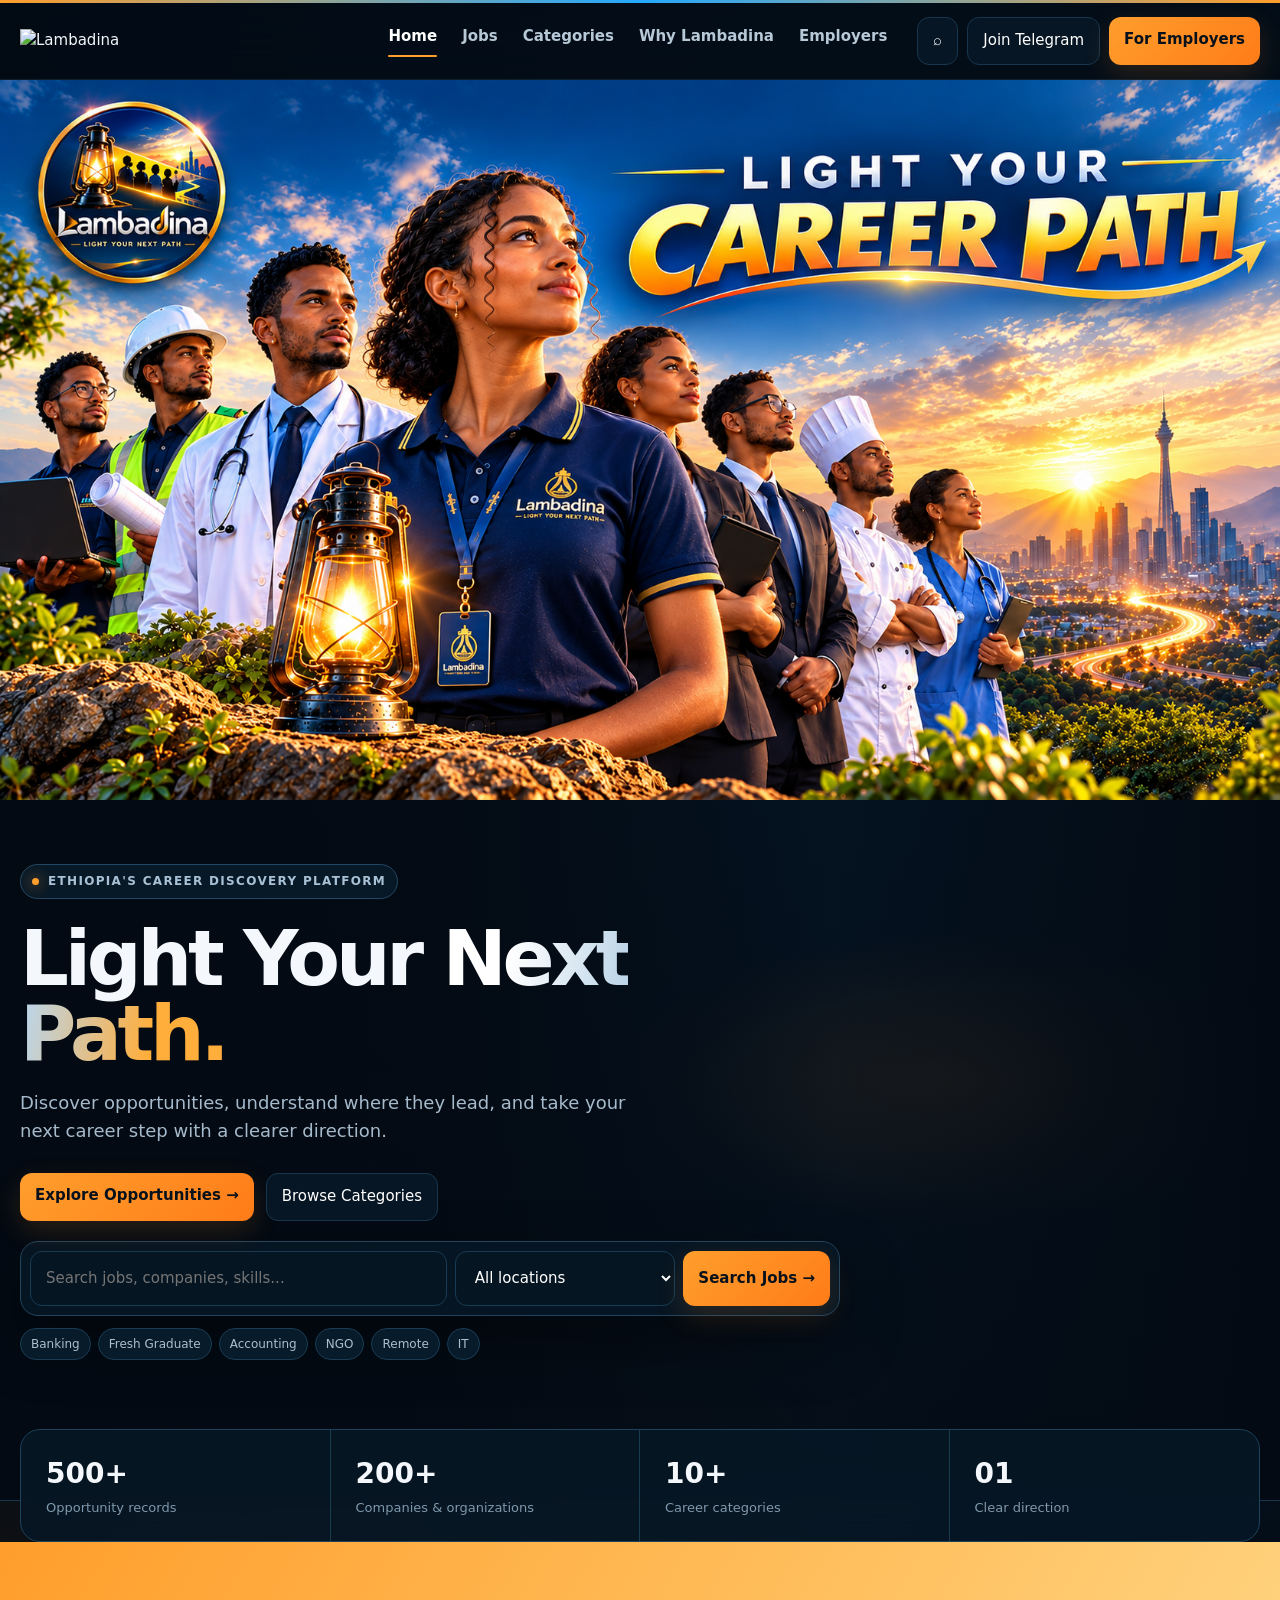
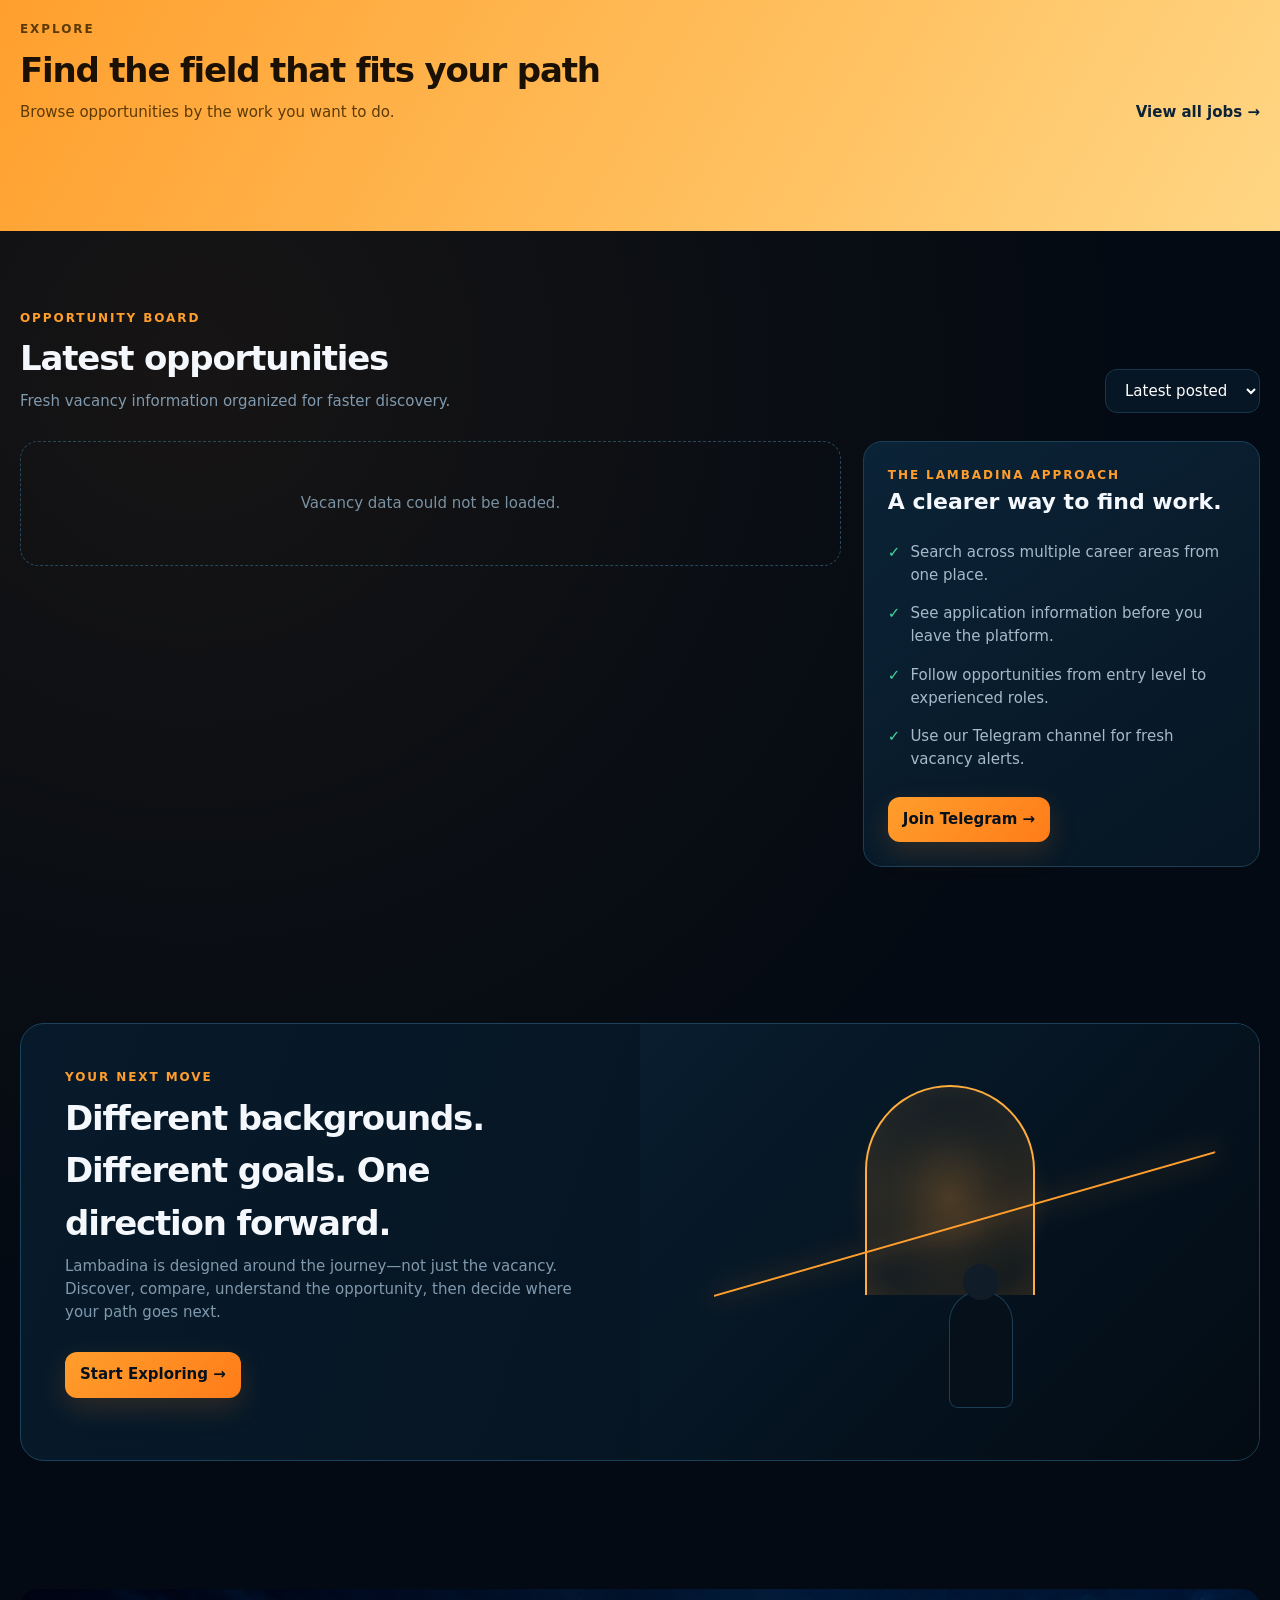
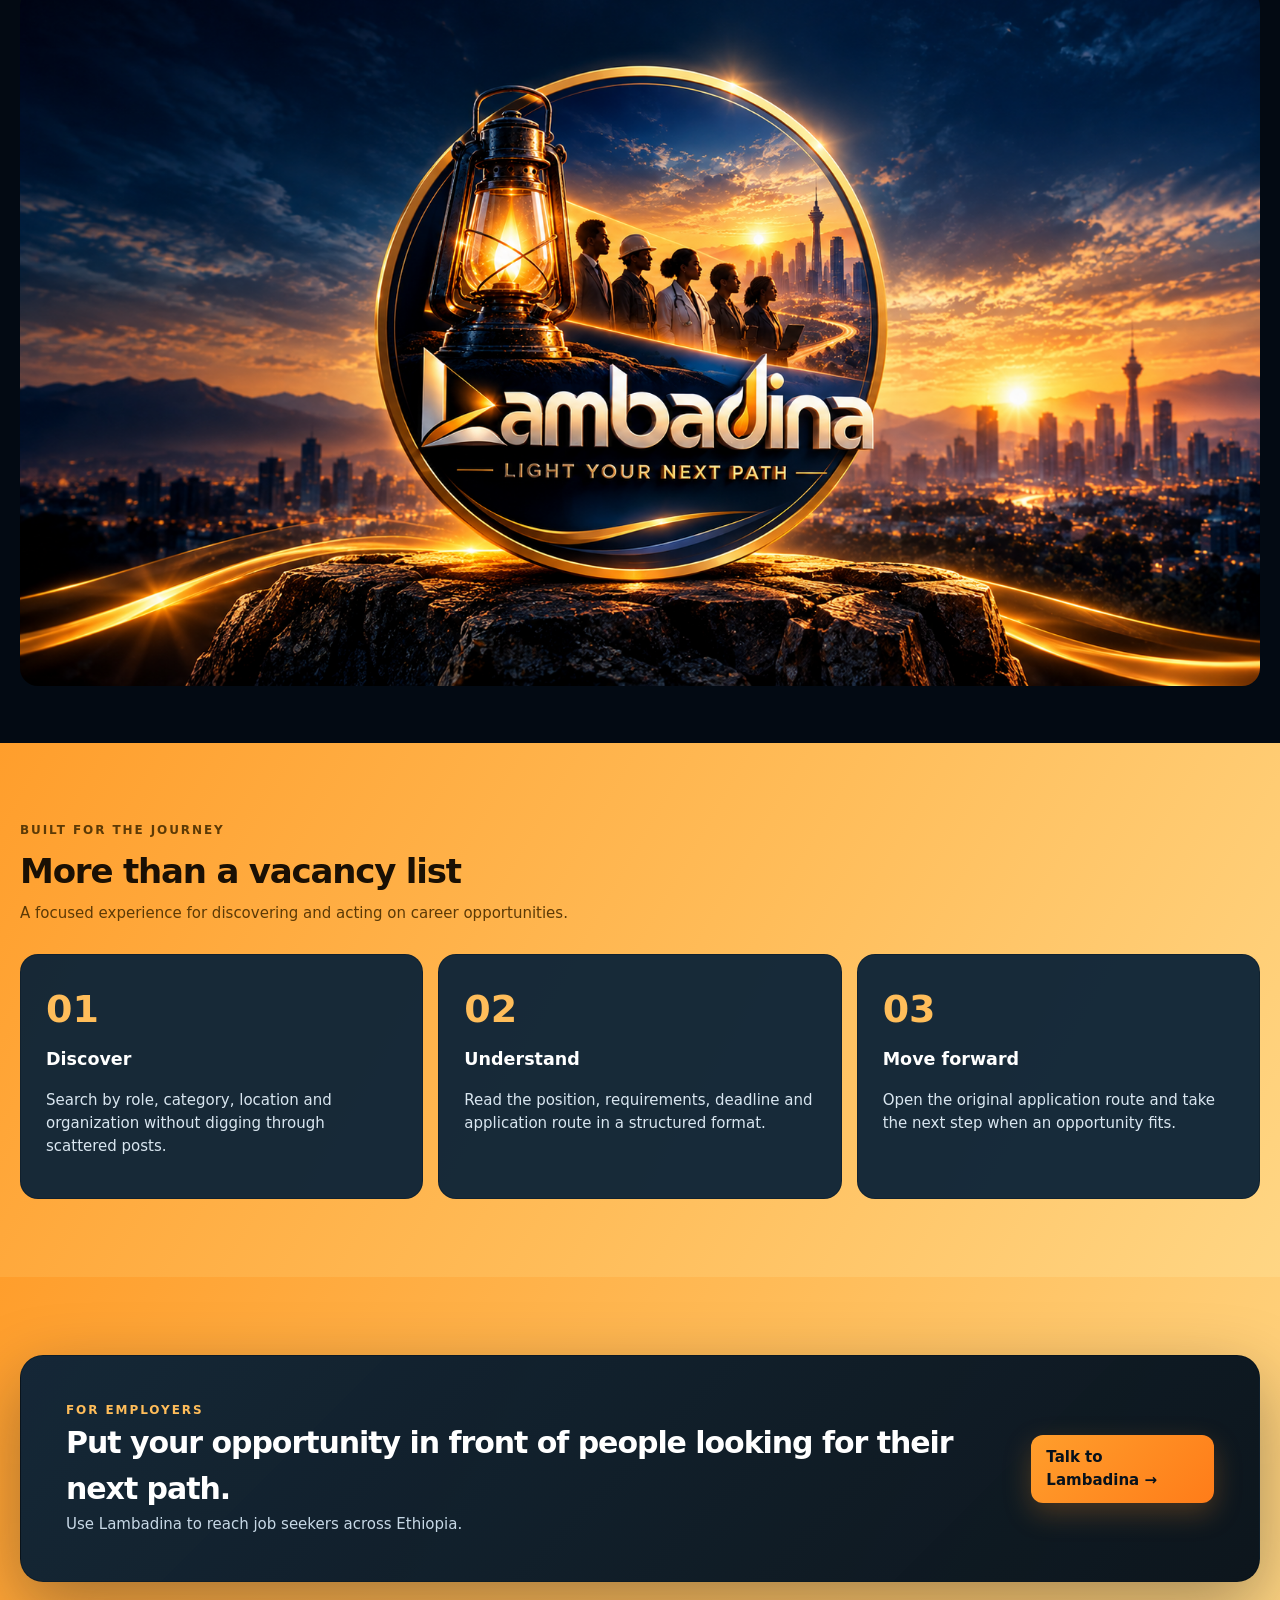
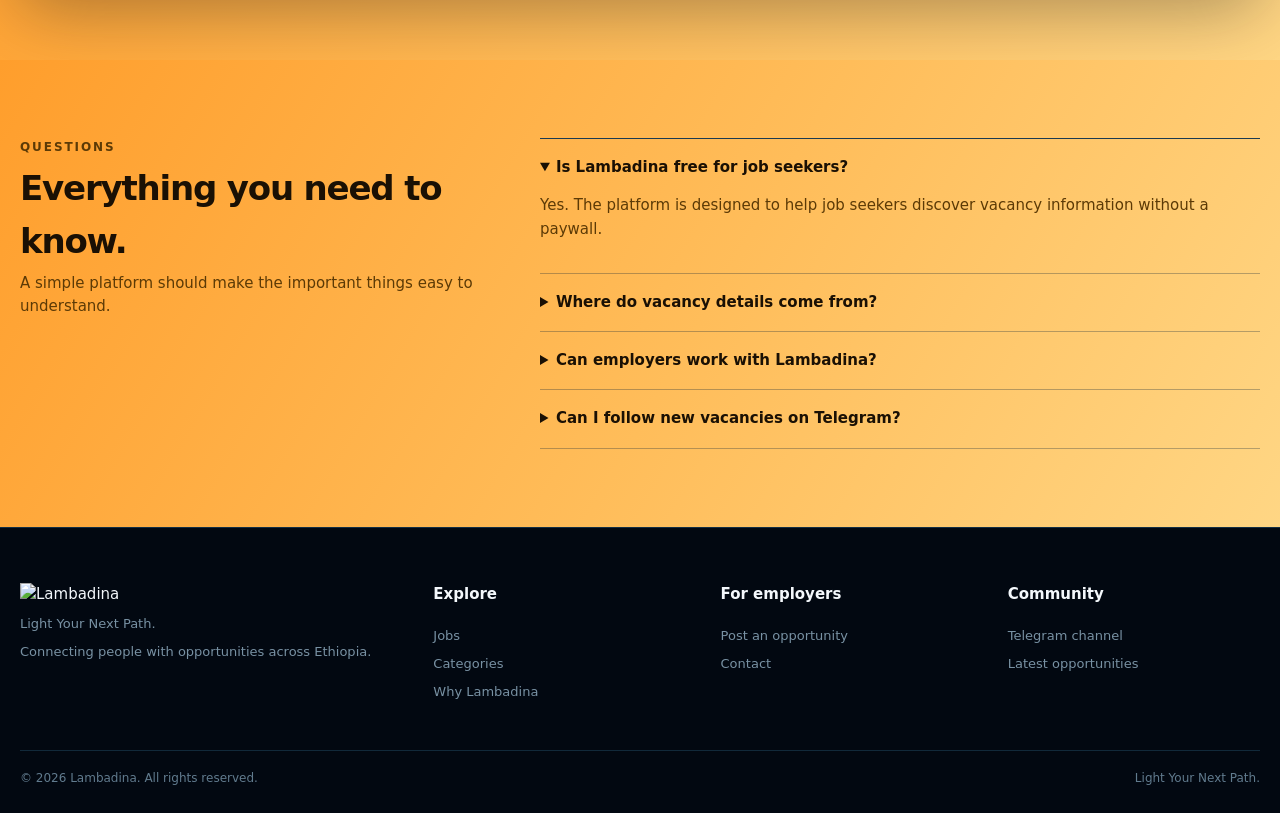
==== commit 41a34771: "Add files via upload" ====
--- a/index.html
+++ b/index.html
@@ -162,10 +162,15 @@
 let DATA=[];
 const icons=["▣","▥","▱","♙","➤","♟","♡","◇","▤","✦"];
 async function init(){
- try{const r=await fetch("jobs.json");const j=await r.json();DATA=j.jobs||[];document.getElementById("jobCount").textContent=DATA.length+"+";document.getElementById("companyCount").textContent=new Set(DATA.map(x=>x.company).filter(Boolean)).size+"+";renderCategories();renderJobs();}
+ try{const r=await fetch("https://raw.githubusercontent.com/nebilnur18-creator/lambadina-data/main/jobs.json");const j=await r.json();DATA=j.jobs||[];document.getElementById("jobCount").textContent=DATA.length+"+";document.getElementById("companyCount").textContent=new Set(DATA.map(x=>x.company).filter(Boolean)).size+"+";renderCategories();renderJobs();}
  catch(e){document.getElementById("jobList").innerHTML='<div class="empty">Vacancy data could not be loaded.</div>';}
 }
-function titleOf(j){return (j.positions&&j.positions[0])?j.positions[0]:((j.text||"Opportunity").split("\\n").find(x=>x.trim())||"Opportunity")}
+function titleOf(j){
+ if(j.positions&&j.positions[0]&&j.positions[0].length<=90) return j.positions[0];
+ const firstLine=(j.text||"").split("\n").find(x=>x.trim());
+ if(firstLine&&firstLine.trim().length<=90) return firstLine.trim();
+ return (j.company?j.company+" — Opportunity":"Opportunity");
+}
 function esc(s){return String(s??"").replace(/[&<>"']/g,m=>({"&":"&amp;","<":"&lt;",">":"&gt;",'"':"&quot;","'":"&#039;"}[m]))}
 function renderCategories(){
  const map={};DATA.forEach(j=>(j.category||["Other"]).forEach(c=>map[c]=(map[c]||0)+1));
@@ -194,4 +199,4 @@
 }
 document.getElementById("searchInput").addEventListener("keydown",e=>{if(e.key==="Enter")renderJobs()});init();
 </script>
-</body></html>
+</body></html>
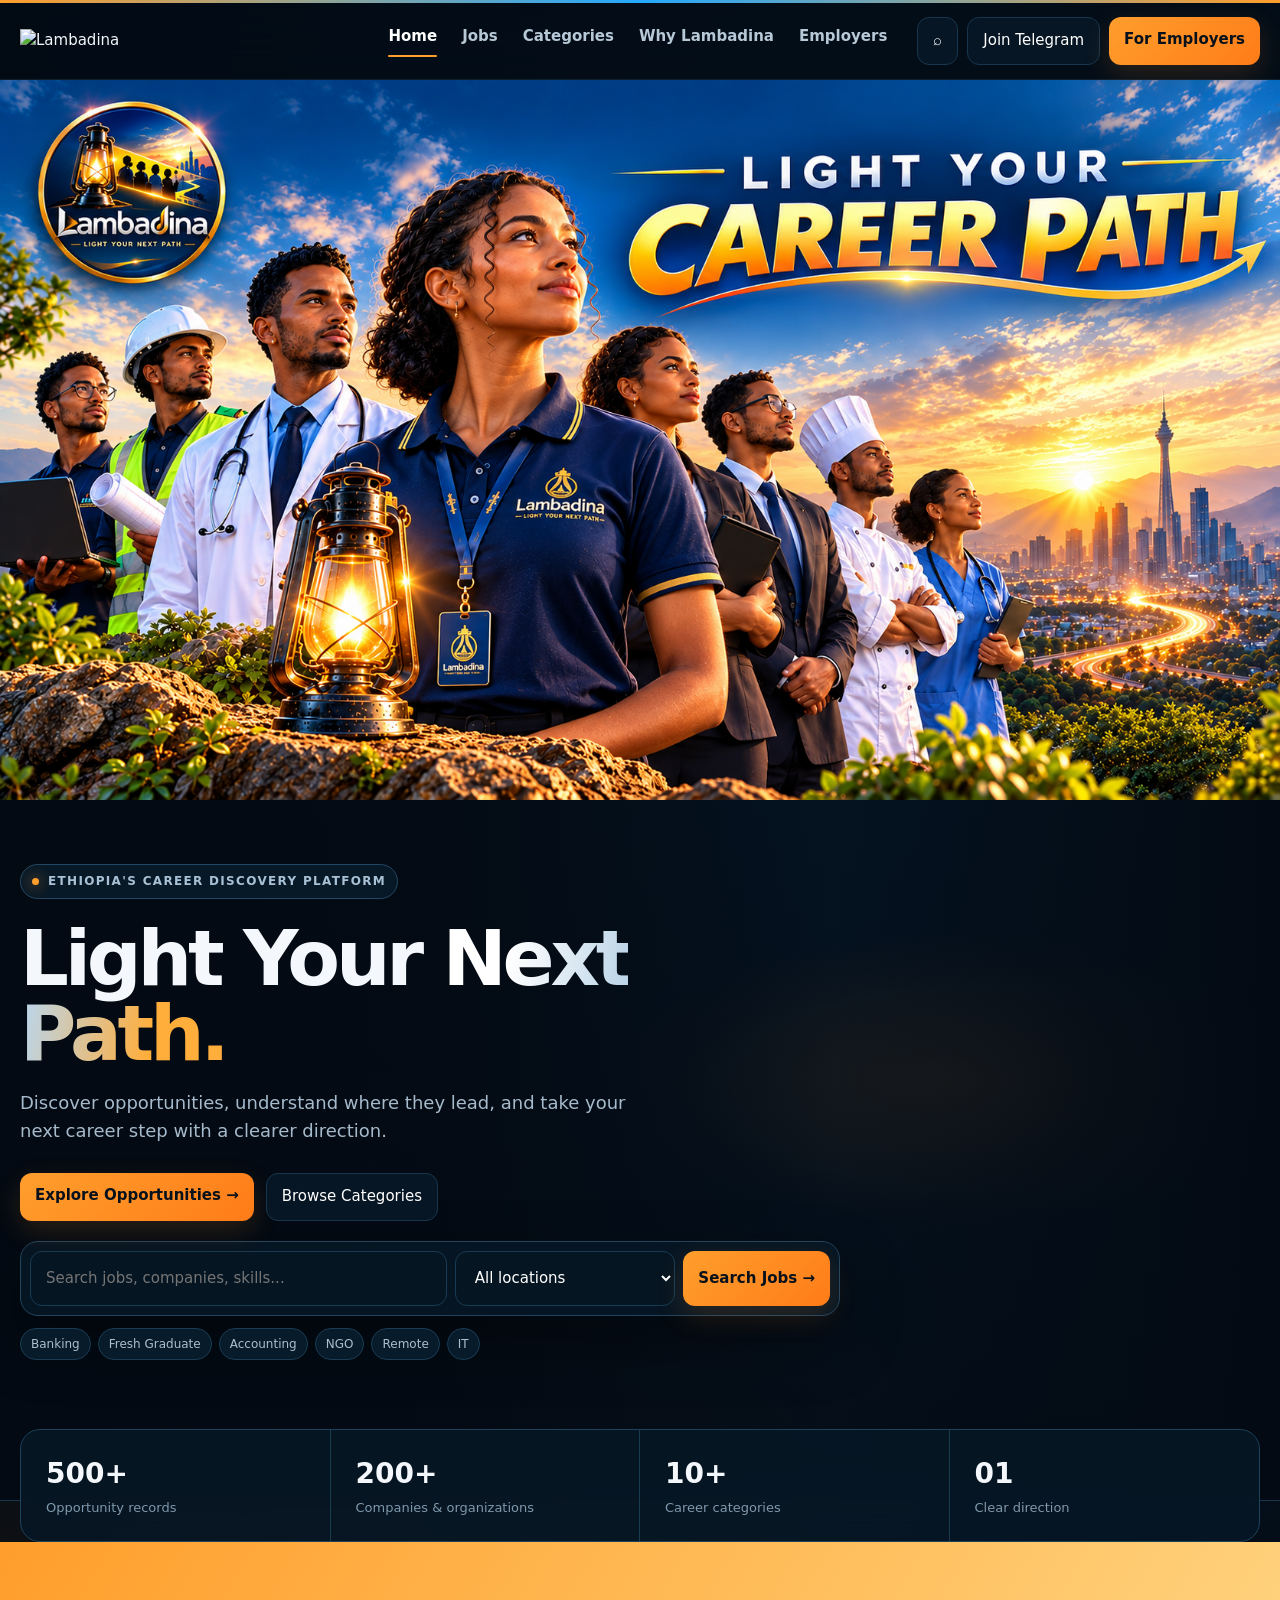
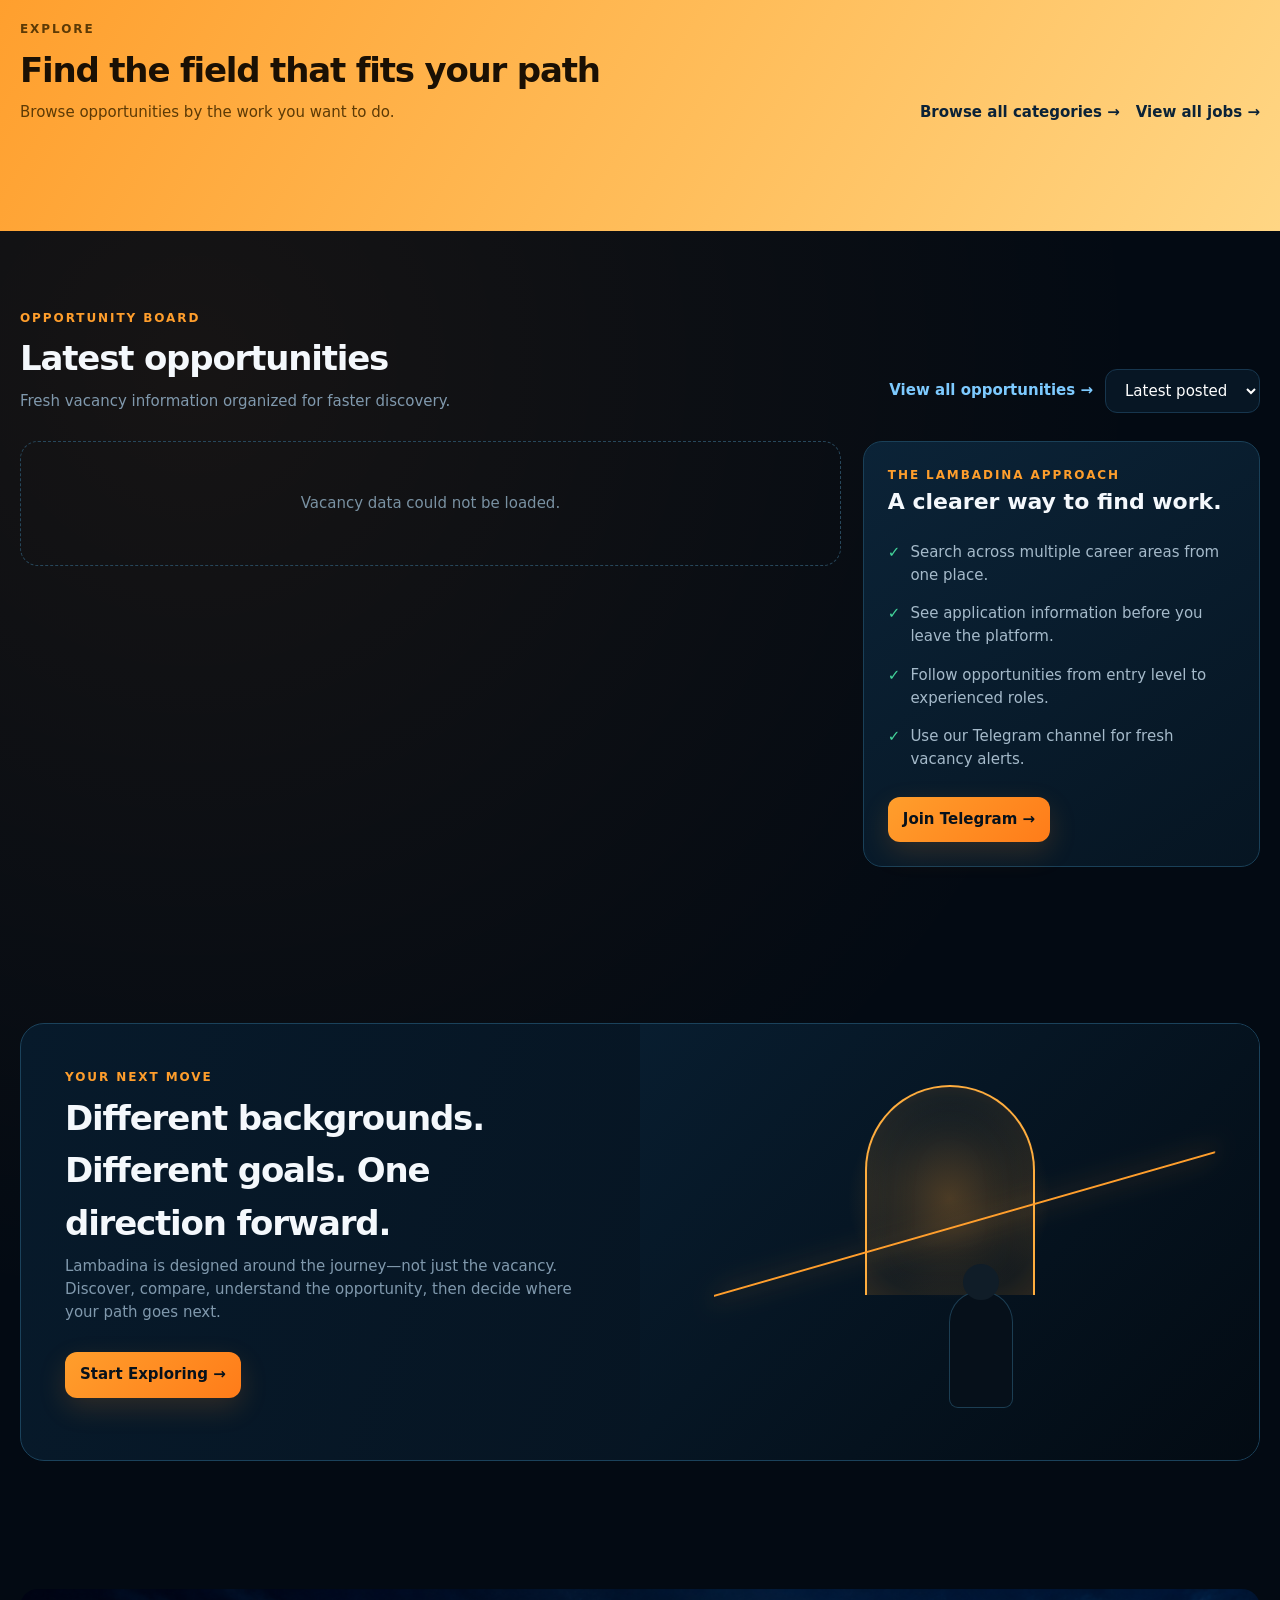
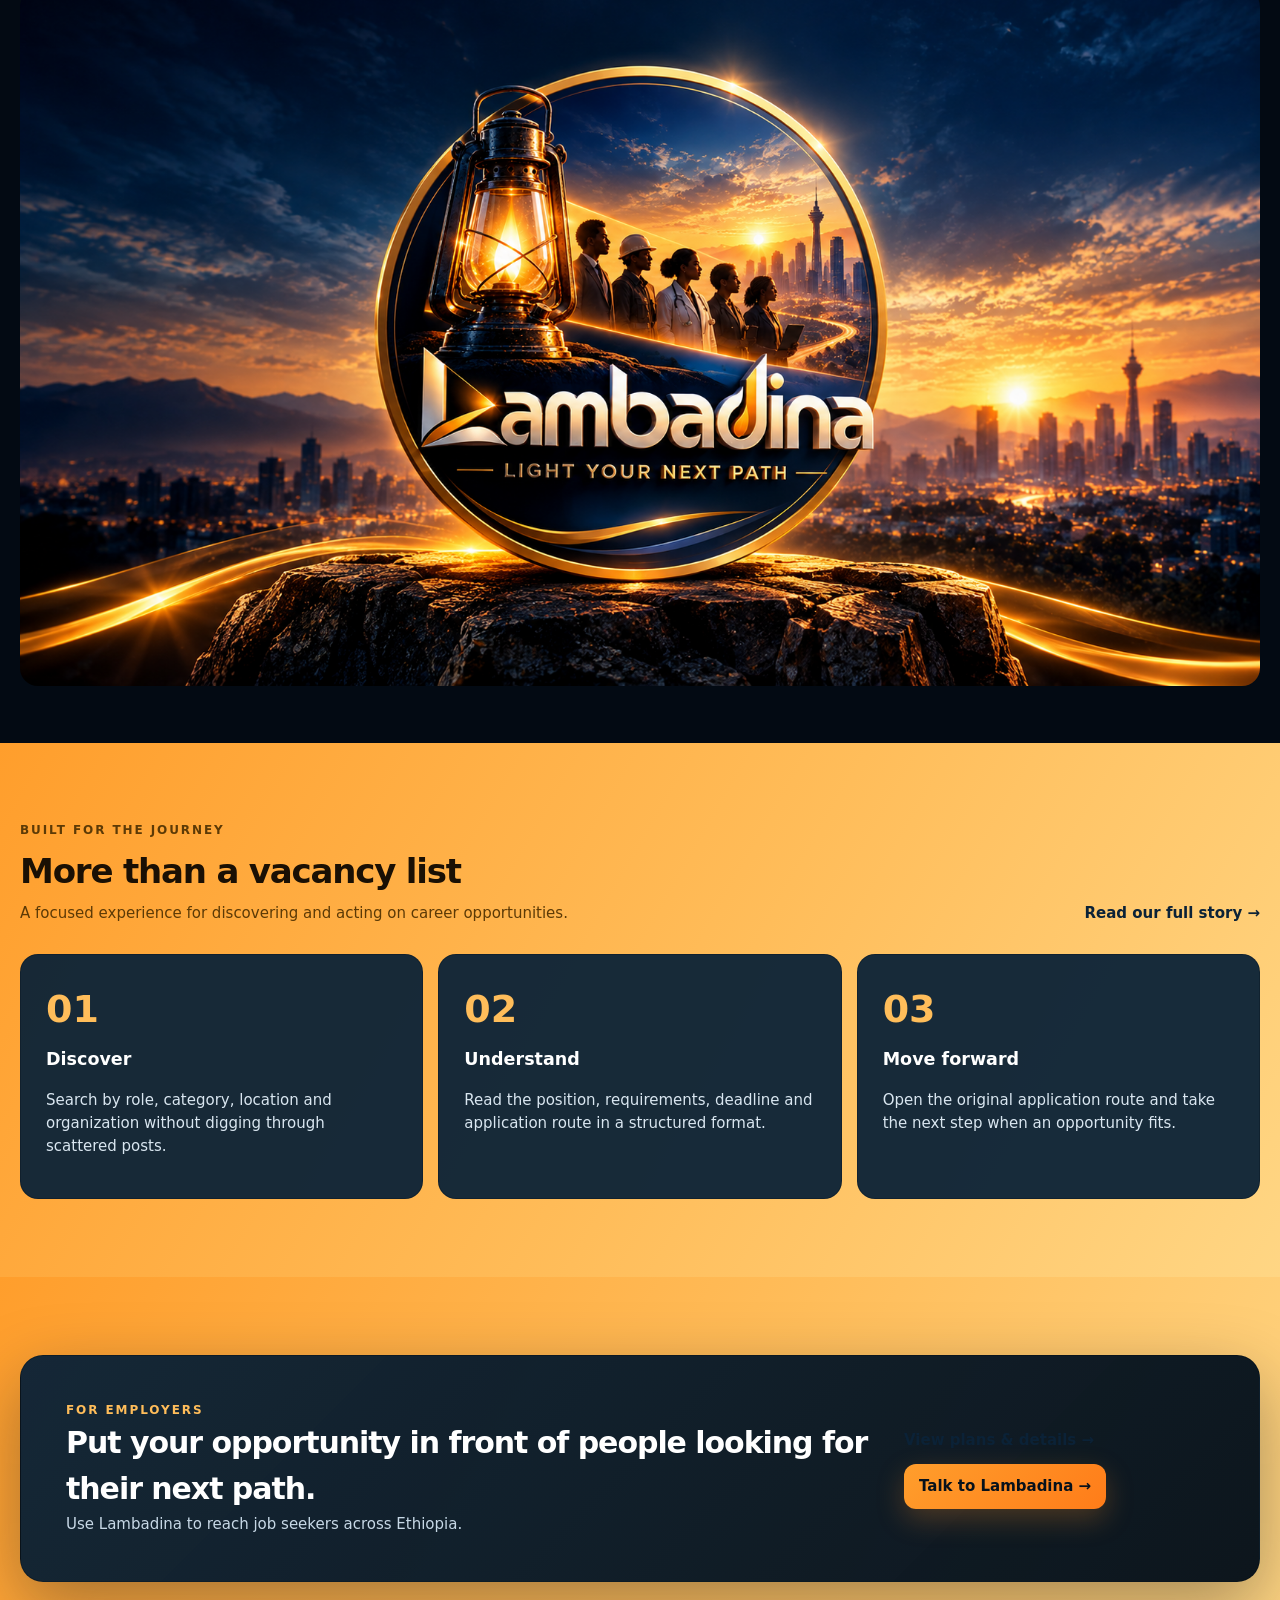
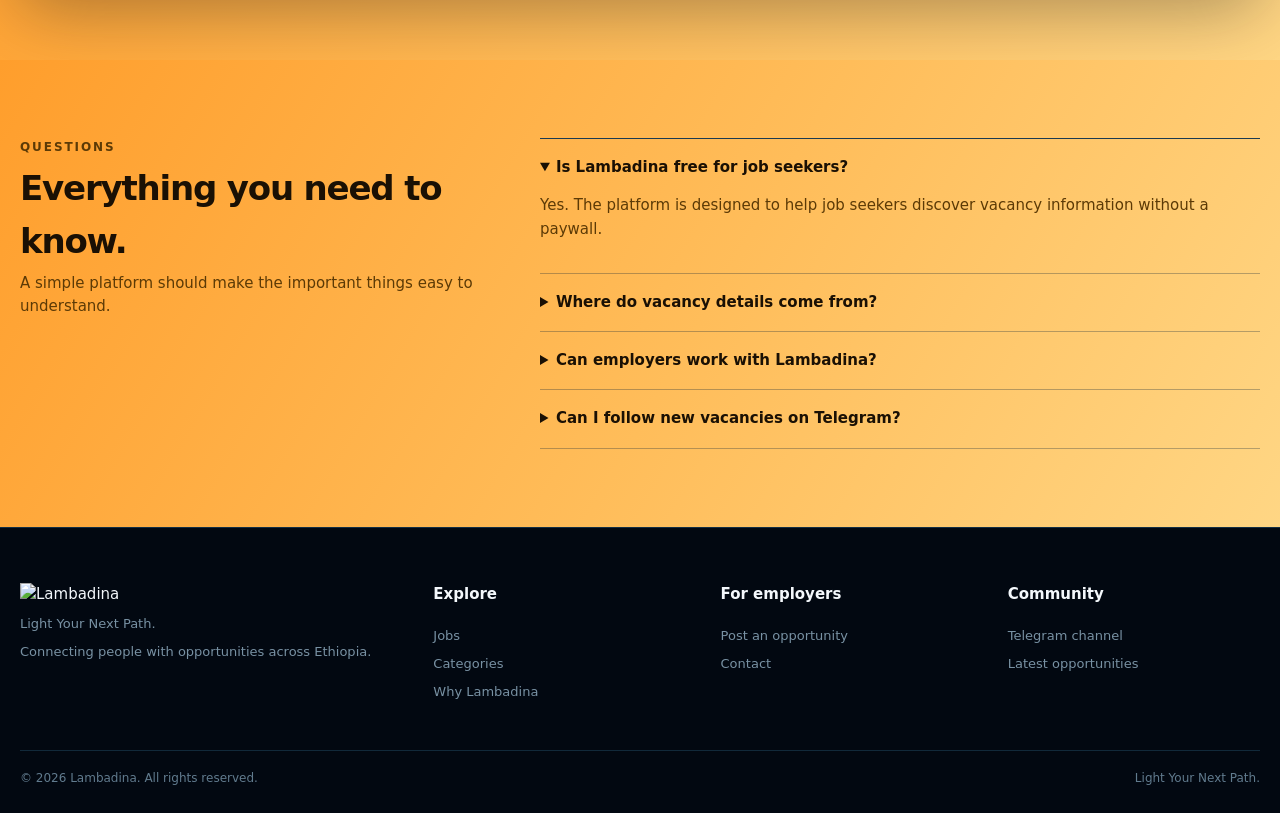
==== commit 7e172440: "Add files via upload" ====
--- a/index.html
+++ b/index.html
@@ -84,7 +84,12 @@
 .section-gold .newsletter .eyebrow{color:var(--orange2)}
 .section-gold .newsletter .section-sub{color:#c7d8e6}
 .section-gold .newsletter .primary{background:linear-gradient(135deg,var(--orange),#ff7c19);color:#07111b;box-shadow:0 10px 28px rgba(255,145,37,.25)}
-@media(max-width:900px){.navlinks,.nav-actions{display:none}.menu{display:block;margin-left:auto}.hero-grid{grid-template-columns:1fr}.stats{margin-top:0}.stats-grid{grid-template-columns:repeat(2,1fr)}.categories{grid-template-columns:repeat(2,1fr)}.jobs-layout,.faq-grid,.feature{grid-template-columns:1fr}.feature-visual{min-height:260px}.side-card{position:static}.cards3{grid-template-columns:1fr}.footgrid{grid-template-columns:1fr 1fr}.searchbox{grid-template-columns:1fr}.newsletter{display:block}.newsform{margin-top:18px}.section{padding:55px 0}}
+@media(max-width:900px){.navlinks,.nav-actions{display:none}.menu{display:block;margin-left:auto}.hero-grid{grid-template-columns:1fr}.stats{margin-top:0}.stats-grid{grid-template-columns:repeat(2,1fr)}.categories{grid-template-columns:repeat(2,1fr)}.jobs-layout,.faq-grid,.feature{grid-template-columns:1fr}.feature-visual{min-height:260px}.side-card{position:static}.cards3{grid-template-columns:1fr}.footgrid{grid-template-columns:1fr 1fr}.searchbox{grid-template-columns:1fr}.newsletter{display:block}.newsform{margin-top:18px}.section{padding:55px 0}
+.navlinks.show{display:flex;flex-direction:column;position:absolute;top:76px;left:0;right:0;background:rgba(3,10,19,.98);backdrop-filter:blur(18px);border-bottom:1px solid var(--line);padding:10px 20px 18px;gap:2px;z-index:60}
+.navlinks.show a{padding:13px 4px;border-bottom:1px solid rgba(255,255,255,.07)}
+.navlinks.show a:last-child{border-bottom:0}
+.nav-actions.show{display:flex;position:absolute;top:calc(76px + 1px);left:0;right:0;background:rgba(3,10,19,.98);padding:0 20px 18px;flex-direction:column;gap:10px;z-index:59}
+}
 @media(max-width:520px){.container{width:min(100% - 24px,1240px)}.nav{height:66px}.brand img{width:132px}h1{font-size:46px}.hero{min-height:auto}.hero-grid{min-height:0;padding:70px 0}.stats-grid{grid-template-columns:1fr 1fr}.stat{padding:17px}.stat strong{font-size:22px}.categories{grid-template-columns:1fr 1fr}.job-card{grid-template-columns:44px 1fr}.company-logo{width:44px;height:44px}.job-right{grid-column:2;text-align:left}.footgrid{grid-template-columns:1fr}.copyright{display:block}.newsform{flex-direction:column}}
 </style>
 </head>
@@ -92,9 +97,9 @@
 <div class="topline"></div>
 <header><div class="container nav">
 <a class="brand" href="index.html"><img src="logo.png" alt="Lambadina"></a>
-<nav class="navlinks"><a class="active" href="#home">Home</a><a href="#jobs">Jobs</a><a href="#categories">Categories</a><a href="#why">Why Lambadina</a><a href="#employers">Employers</a></nav>
-<div class="nav-actions"><a class="iconbtn" href="#jobs">⌕</a><a class="ghost" href="https://t.me/lambadina_jobs">Join Telegram</a><a class="primary" href="#employers">For Employers</a></div>
-<button class="iconbtn menu" onclick="document.querySelector('.navlinks').classList.toggle('show')">☰</button>
+<nav class="navlinks"><a class="active" href="#home">Home</a><a href="jobs.html">Jobs</a><a href="categories.html">Categories</a><a href="why.html">Why Lambadina</a><a href="employers.html">Employers</a></nav>
+<div class="nav-actions"><a class="iconbtn" href="jobs.html">⌕</a><a class="ghost" href="https://t.me/lambadina_jobs">Join Telegram</a><a class="primary" href="employers.html">For Employers</a></div>
+<button class="iconbtn menu" onclick="document.querySelector('.navlinks').classList.toggle('show');document.querySelector('.nav-actions').classList.toggle('show')">☰</button>
 </div></header>
 
 <main id="home">
@@ -116,12 +121,12 @@
 </div></section>
 
 <section class="section section-gold" id="categories"><div class="container">
-<div class="section-head"><div><div class="eyebrow">Explore</div><h2>Find the field that fits your path</h2><p class="section-sub">Browse opportunities by the work you want to do.</p></div><a class="link" href="#jobs">View all jobs →</a></div>
+<div class="section-head"><div><div class="eyebrow">Explore</div><h2>Find the field that fits your path</h2><p class="section-sub">Browse opportunities by the work you want to do.</p></div><div style="display:flex;gap:16px;flex-wrap:wrap"><a class="link" href="categories.html">Browse all categories →</a><a class="link" href="jobs.html">View all jobs →</a></div></div>
 <div class="categories" id="categoryGrid"></div>
 </div></section>
 
 <section class="section" id="jobs"><div class="container">
-<div class="section-head"><div><div class="eyebrow">Opportunity board</div><h2>Latest opportunities</h2><p class="section-sub" id="jobsSub">Fresh vacancy information organized for faster discovery.</p></div><select id="sort" class="ghost" onchange="renderJobs()"><option value="latest">Latest posted</option><option value="deadline">Deadline</option></select></div>
+<div class="section-head"><div><div class="eyebrow">Opportunity board</div><h2>Latest opportunities</h2><p class="section-sub" id="jobsSub">Fresh vacancy information organized for faster discovery.</p></div><div style="display:flex;gap:12px;align-items:center;flex-wrap:wrap"><a class="link" href="jobs.html">View all opportunities →</a><select id="sort" class="ghost" onchange="renderJobs()"><option value="latest">Latest posted</option><option value="deadline">Deadline</option></select></div></div>
 <div class="jobs-layout"><div><div class="joblist" id="jobList"></div></div><aside class="side-card"><div class="eyebrow">The Lambadina approach</div><h3>A clearer way to find work.</h3><div class="check"><b>✓</b><span>Search across multiple career areas from one place.</span></div><div class="check"><b>✓</b><span>See application information before you leave the platform.</span></div><div class="check"><b>✓</b><span>Follow opportunities from entry level to experienced roles.</span></div><div class="check"><b>✓</b><span>Use our Telegram channel for fresh vacancy alerts.</span></div><a class="primary" style="display:inline-block;margin-top:10px" href="https://t.me/lambadina_jobs">Join Telegram →</a></aside></div>
 </div></section>
 
@@ -135,12 +140,12 @@
 </div></section>
 
 <section class="section section-gold" id="why"><div class="container">
-<div class="section-head"><div><div class="eyebrow">Built for the journey</div><h2>More than a vacancy list</h2><p class="section-sub">A focused experience for discovering and acting on career opportunities.</p></div></div>
+<div class="section-head"><div><div class="eyebrow">Built for the journey</div><h2>More than a vacancy list</h2><p class="section-sub">A focused experience for discovering and acting on career opportunities.</p></div><a class="link" href="why.html">Read our full story →</a></div>
 <div class="cards3"><div class="info-card"><div class="num">01</div><h3>Discover</h3><p>Search by role, category, location and organization without digging through scattered posts.</p></div><div class="info-card"><div class="num">02</div><h3>Understand</h3><p>Read the position, requirements, deadline and application route in a structured format.</p></div><div class="info-card"><div class="num">03</div><h3>Move forward</h3><p>Open the original application route and take the next step when an opportunity fits.</p></div></div>
 </div></section>
 
 <section class="section section-gold" id="employers"><div class="container">
-<div class="newsletter"><div><div class="eyebrow">For employers</div><h2>Put your opportunity in front of people looking for their next path.</h2><p class="section-sub">Use Lambadina to reach job seekers across Ethiopia.</p></div><a class="primary" href="mailto:lambadina@example.com">Talk to Lambadina →</a></div>
+<div class="newsletter"><div><div class="eyebrow">For employers</div><h2>Put your opportunity in front of people looking for their next path.</h2><p class="section-sub">Use Lambadina to reach job seekers across Ethiopia.</p></div><div style="display:flex;gap:12px;flex-wrap:wrap"><a href="employers.html" style="color:#0b2237;font-weight:800;align-self:center">View plans & details →</a><a class="primary" href="mailto:lambadina@example.com">Talk to Lambadina →</a></div></div>
 </div></section>
 
 <section class="section section-gold"><div class="container faq-grid"><div><div class="eyebrow">Questions</div><h2>Everything you need to know.</h2><p class="section-sub">A simple platform should make the important things easy to understand.</p></div><div class="faq">
@@ -153,9 +158,9 @@
 
 <footer><div class="container">
 <div class="footgrid"><div><img src="logo.png" alt="Lambadina" style="width:160px"><p>Light Your Next Path.</p><p>Connecting people with opportunities across Ethiopia.</p></div>
-<div><h4>Explore</h4><a href="#jobs">Jobs</a><a href="#categories">Categories</a><a href="#why">Why Lambadina</a></div>
-<div><h4>For employers</h4><a href="#employers">Post an opportunity</a><a href="mailto:lambadina@example.com">Contact</a></div>
-<div><h4>Community</h4><a href="https://t.me/lambadina_jobs">Telegram channel</a><a href="#jobs">Latest opportunities</a></div></div>
+<div><h4>Explore</h4><a href="jobs.html">Jobs</a><a href="categories.html">Categories</a><a href="why.html">Why Lambadina</a></div>
+<div><h4>For employers</h4><a href="employers.html">Post an opportunity</a><a href="mailto:lambadina@example.com">Contact</a></div>
+<div><h4>Community</h4><a href="https://t.me/lambadina_jobs">Telegram channel</a><a href="jobs.html">Latest opportunities</a></div></div>
 <div class="copyright"><span>© 2026 Lambadina. All rights reserved.</span><span>Light Your Next Path.</span></div>
 </div></footer>
 <script>
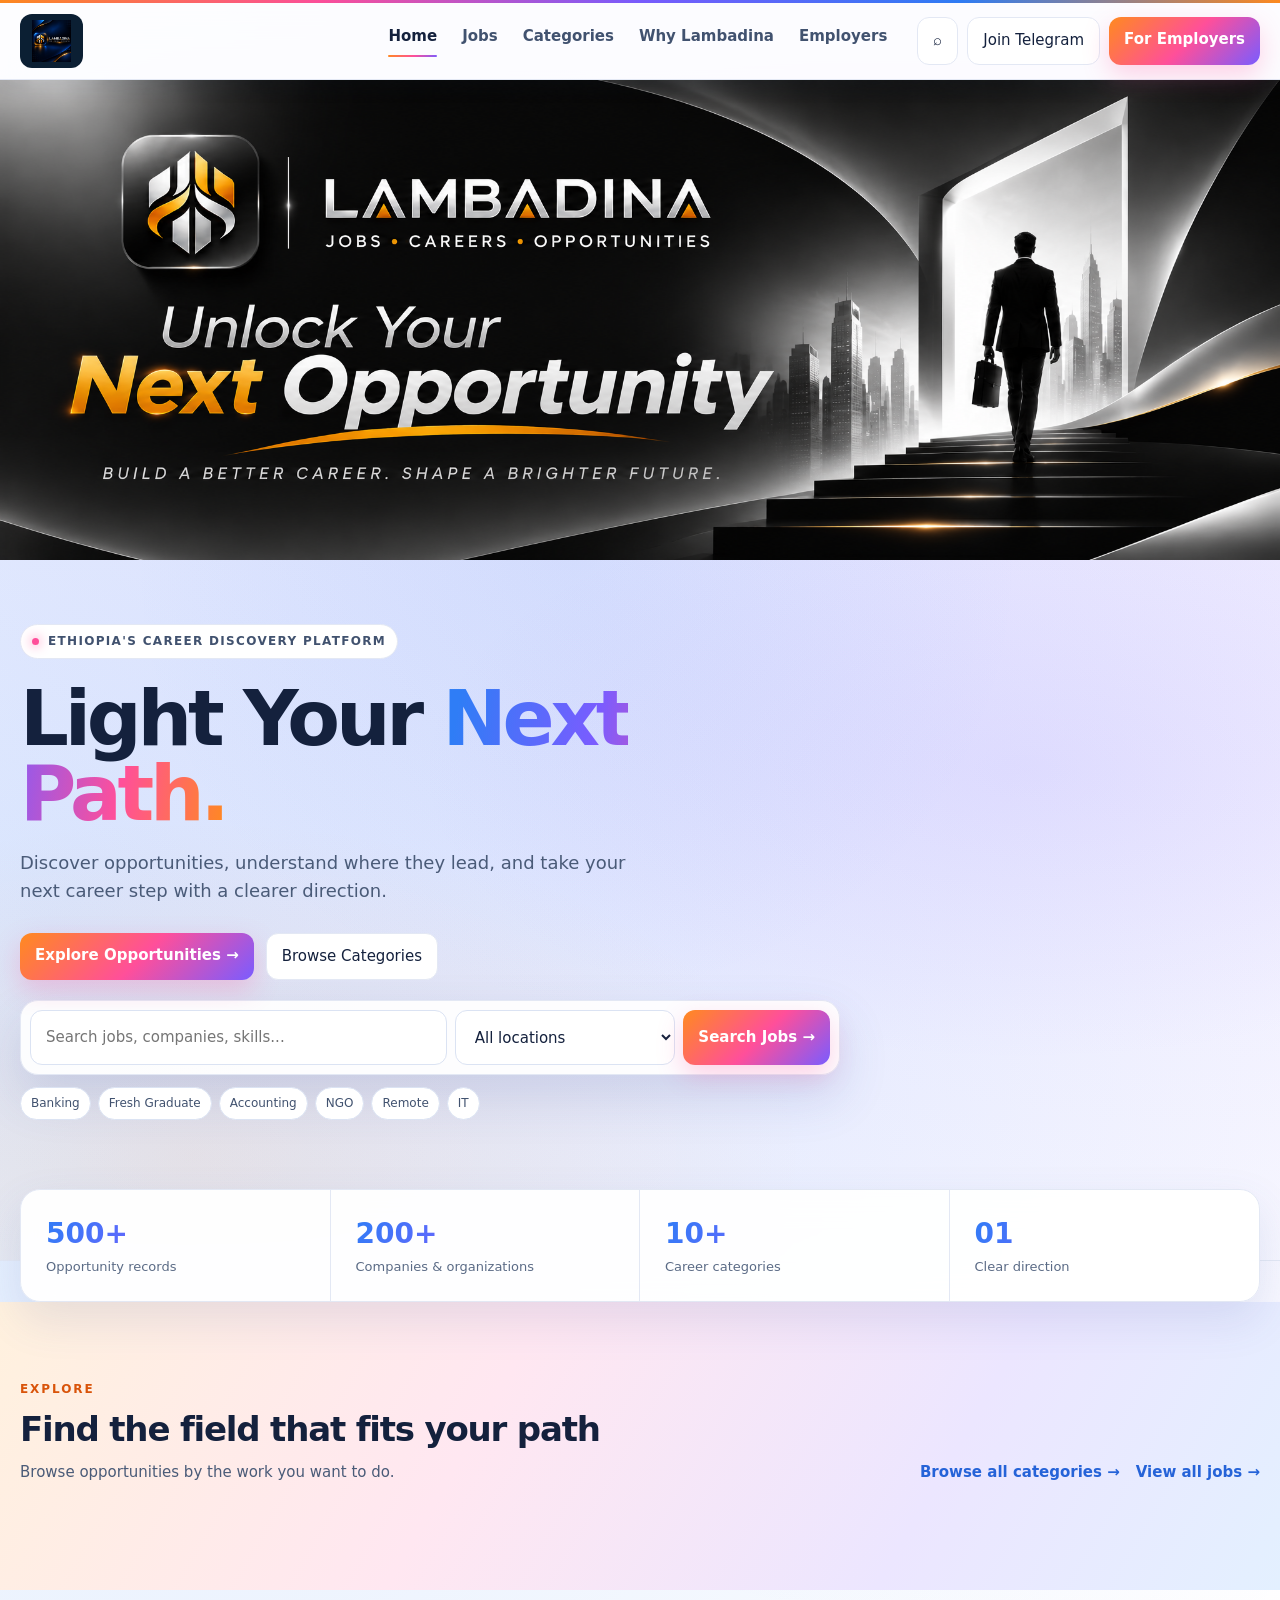
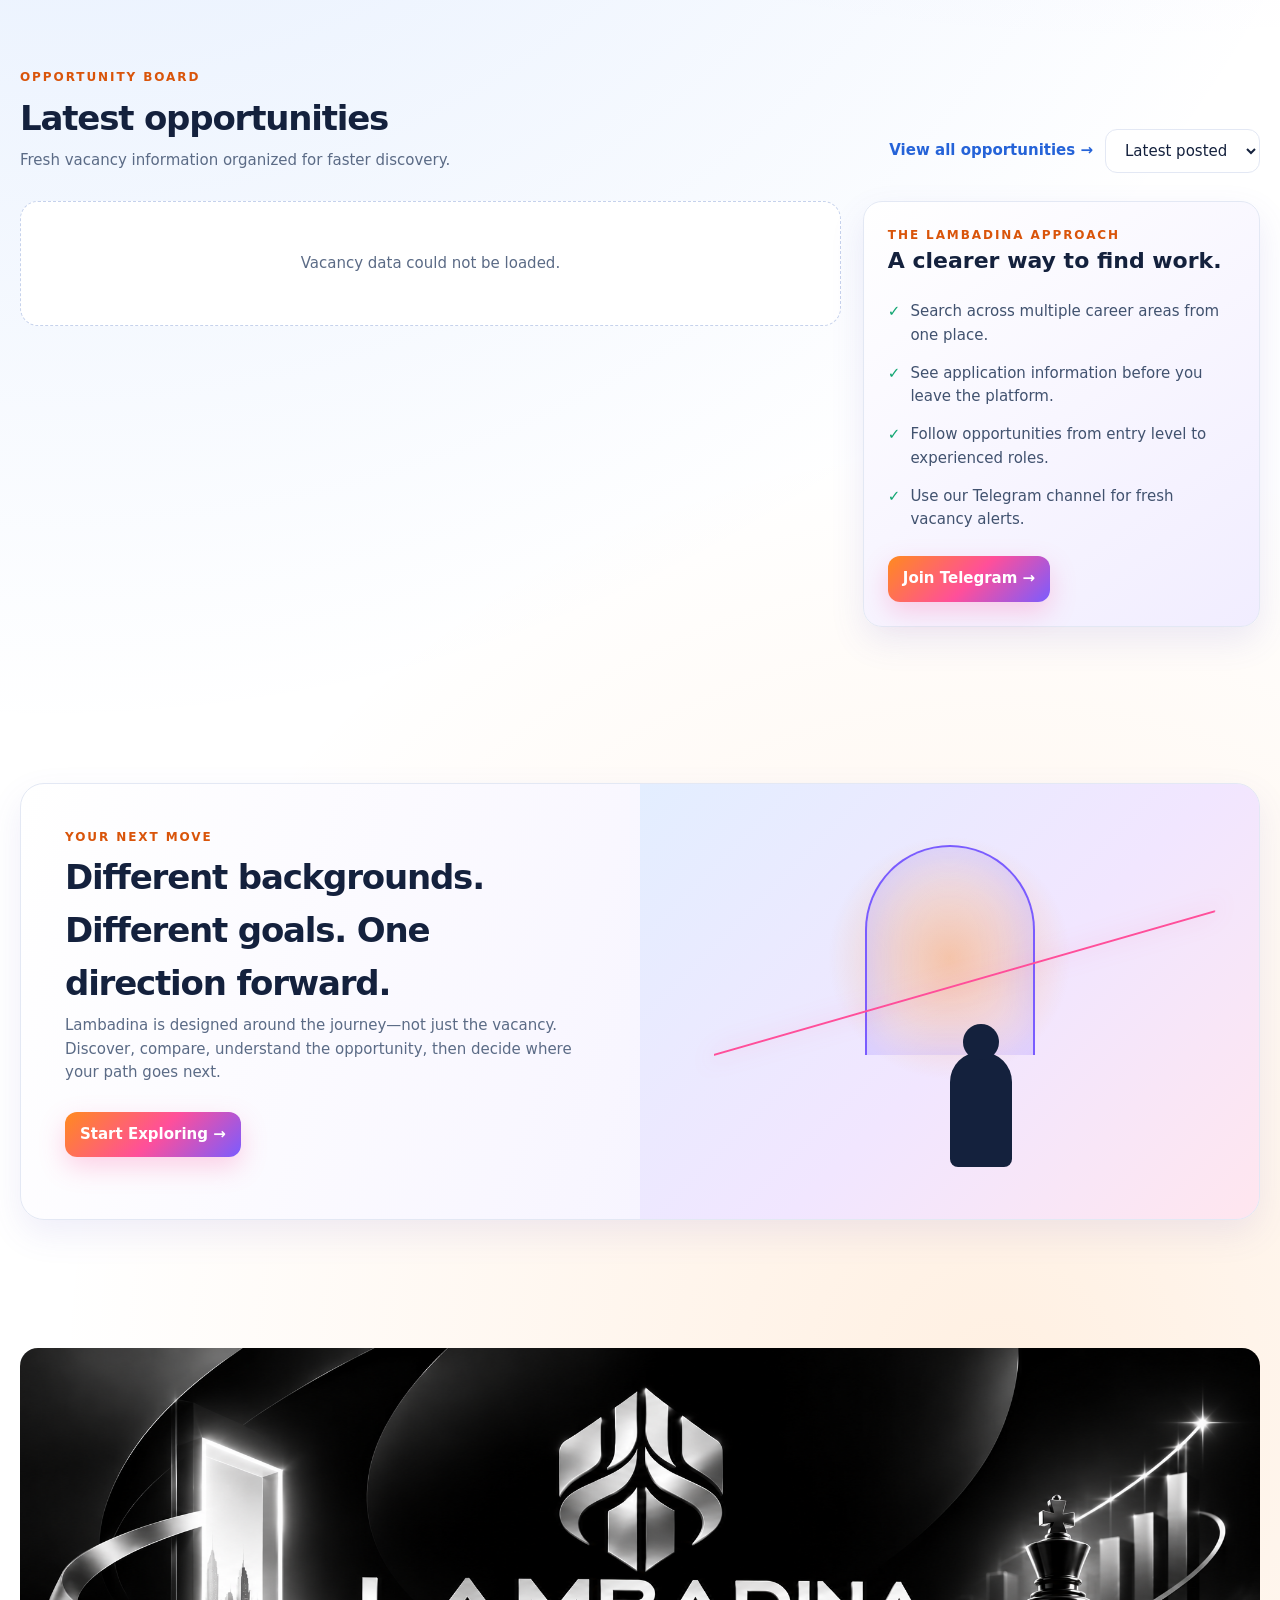
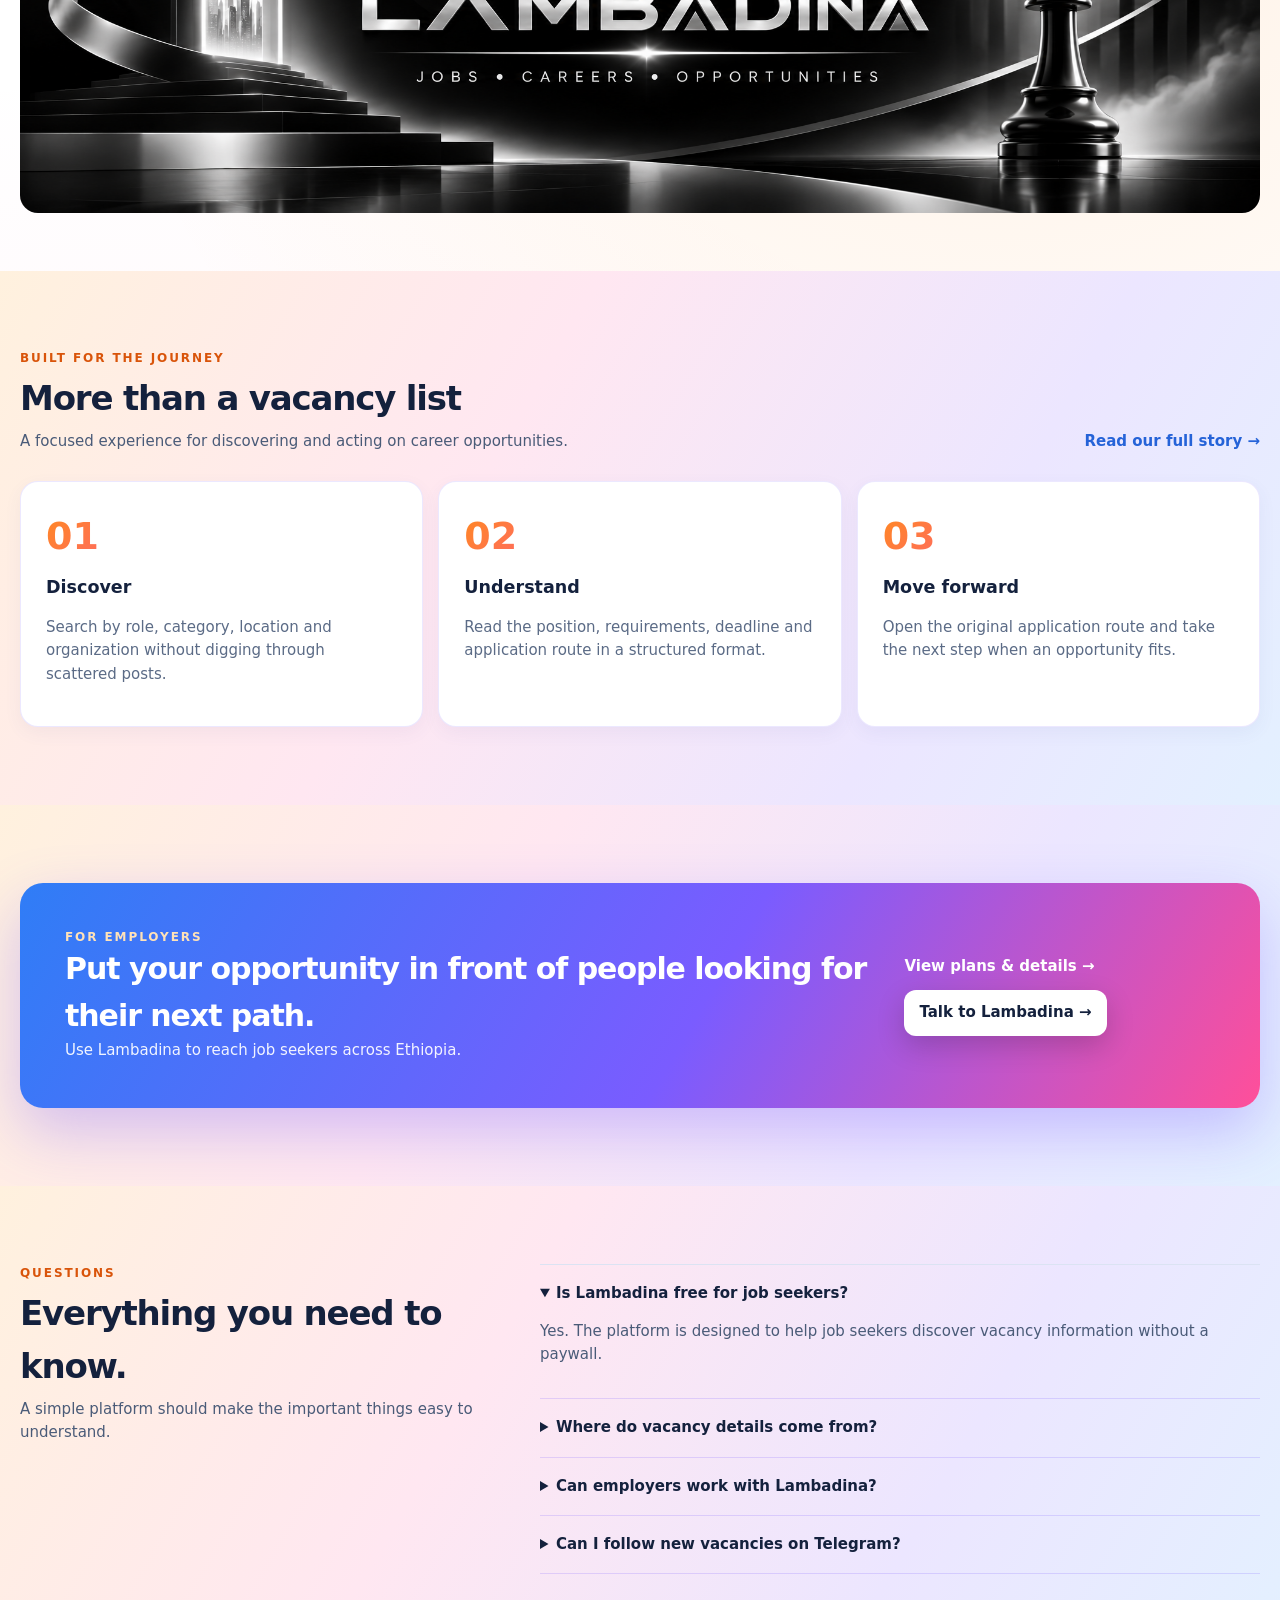
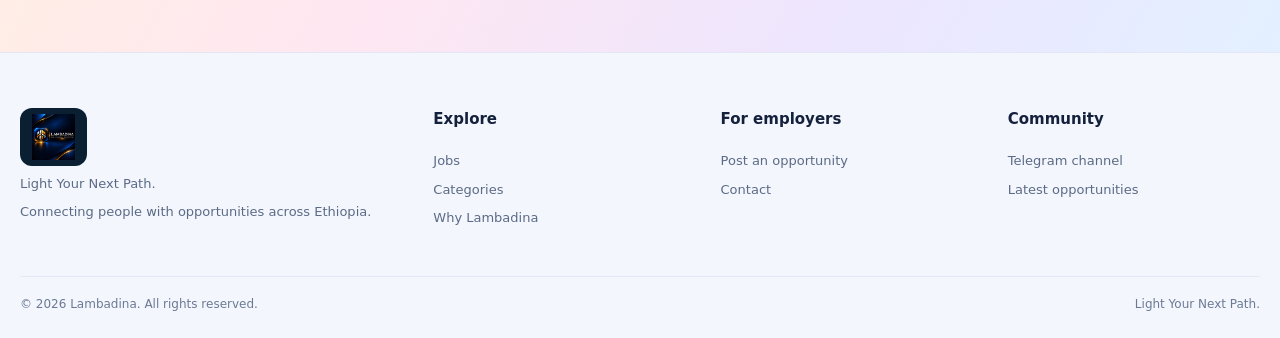
==== commit 64c6d316: "Add files via upload" ====
--- a/index.html
+++ b/index.html
@@ -92,6 +92,7 @@
 }
 @media(max-width:520px){.container{width:min(100% - 24px,1240px)}.nav{height:66px}.brand img{width:132px}h1{font-size:46px}.hero{min-height:auto}.hero-grid{min-height:0;padding:70px 0}.stats-grid{grid-template-columns:1fr 1fr}.stat{padding:17px}.stat strong{font-size:22px}.categories{grid-template-columns:1fr 1fr}.job-card{grid-template-columns:44px 1fr}.company-logo{width:44px;height:44px}.job-right{grid-column:2;text-align:left}.footgrid{grid-template-columns:1fr}.copyright{display:block}.newsform{flex-direction:column}}
 </style>
+<link rel="stylesheet" href="theme.css">
 </head>
 <body>
 <div class="topline"></div>
--- a/theme.css
+++ b/theme.css
@@ -0,0 +1,129 @@
+/* Lambadina light theme — loaded AFTER each page's own <style>, so it wins.
+   Add   <link rel="stylesheet" href="theme.css">   before </head> on EVERY page. */
+:root{
+ --bg:#ffffff;--bg2:#f6f8ff;--panel:#ffffff;--panel2:#f4f7ff;--line:#e3e8f4;
+ --text:#14213d;--muted:#5b6b86;--blue:#2f7df6;--blue2:#1f5fd0;--orange:#ff8a1f;--orange2:#ffb347;
+ --green:#12a672;--danger:#e5484d;--pink:#ff4f9a;--violet:#7a5cff;
+ --grad:linear-gradient(135deg,#ff8a1f 0%,#ff4f9a 52%,#7a5cff 100%);
+ --grad-cool:linear-gradient(120deg,#2f7df6 0%,#7a5cff 55%,#ff4f9a 100%);
+}
+body{
+ background:
+  radial-gradient(circle at 88% -4%,rgba(122,92,255,.20),transparent 34%),
+  radial-gradient(circle at 4% 18%,rgba(47,125,246,.17),transparent 32%),
+  radial-gradient(circle at 78% 58%,rgba(255,138,31,.13),transparent 30%),
+  radial-gradient(circle at 8% 92%,rgba(255,79,154,.13),transparent 30%),
+  #ffffff;
+ color:var(--text);
+}
+.topline,.top{background:linear-gradient(90deg,#ff8a1f,#ff4f9a,#7a5cff,#2f7df6,#ff8a1f)}
+
+/* ---------- header + logo ---------- */
+header{background:rgba(255,255,255,.88);border-bottom:1px solid var(--line);box-shadow:0 4px 24px rgba(60,80,140,.06)}
+header img[src$="logo.png"],footer img[src$="logo.png"]{
+ height:42px;width:auto!important;max-width:none;object-fit:contain;display:block;
+ background:#0b1f33;border-radius:12px;padding:6px 12px;box-sizing:content-box}
+footer img[src$="logo.png"]{height:46px}
+.navlinks a{color:#41526f}.navlinks a:hover,.navlinks a.active{color:#14213d}
+.navlinks a.active:after{background:var(--grad)}
+.iconbtn,.ghost,.btn{background:#fff;color:#14213d;border:1px solid var(--line)}
+.iconbtn:hover,.ghost:hover,.btn:hover{border-color:#b9c8ee}
+.primary{background:var(--grad);color:#fff!important;border:0;box-shadow:0 10px 26px rgba(255,79,154,.25)}
+.blue{background:var(--grad-cool);color:#fff}
+.navlinks.show,.nav-actions.show{background:rgba(255,255,255,.98)}
+.navlinks.show a{border-bottom:1px solid #edf0f8}
+
+/* ---------- hero ---------- */
+.top-banner{background:#fff}
+.hero{border-bottom:1px solid var(--line)}
+.hero:before{background:
+ radial-gradient(ellipse at 80% 30%,rgba(122,92,255,.10),transparent 42%),
+ radial-gradient(ellipse at 15% 85%,rgba(255,138,31,.10),transparent 40%),
+ radial-gradient(ellipse at 45% 0,rgba(47,125,246,.08),transparent 45%)}
+.kicker{background:#fff;border:1px solid var(--line);color:#41526f}
+.kicker i{background:var(--pink);box-shadow:0 0 12px var(--pink)}
+h1{color:#14213d}
+.gradient{background:linear-gradient(100deg,#2f7df6 5%,#7a5cff 40%,#ff4f9a 72%,#ff8a1f 100%);-webkit-background-clip:text;background-clip:text;color:transparent}
+.hero p{color:#4a5b78}
+.searchbox{background:rgba(255,255,255,.92);border:1px solid var(--line);box-shadow:0 22px 50px rgba(70,90,160,.16)}
+.searchbox input,.searchbox select{background:#fff;border:1px solid #dbe3f3;color:#14213d}
+.searchbox input:focus,.searchbox select:focus{border-color:var(--violet)}
+.pill,.tag,.chip{background:#fff;border:1px solid #dbe3f3;color:#41526f}
+.stats-grid{background:rgba(255,255,255,.94);border:1px solid var(--line);box-shadow:0 18px 44px rgba(70,90,160,.13)}
+.stat{border-right:1px solid var(--line)}
+.stat strong{background:var(--grad-cool);-webkit-background-clip:text;background-clip:text;color:transparent}
+.stat span{color:#5b6b86}
+
+/* ---------- sections ---------- */
+.eyebrow{color:#d9540a}
+.section h2{color:#14213d}.section-sub{color:#5b6b86}
+.link{color:#2563d8}
+.cat{background:#fff;border:1px solid var(--line);box-shadow:0 6px 18px rgba(70,90,160,.07)}
+.cat:hover{border-color:#b9c8ee;box-shadow:0 14px 30px rgba(70,90,160,.14)}
+.cat:after{background:rgba(122,92,255,.09)}
+.cat b{color:#14213d}.cat small{color:#5b6b86}
+.caticon{color:var(--violet)}
+.cat:nth-child(5n+1){background:linear-gradient(145deg,#fff,#eaf2ff)}.cat:nth-child(5n+1) .caticon{color:#2f7df6}
+.cat:nth-child(5n+2){background:linear-gradient(145deg,#fff,#f1ebff)}.cat:nth-child(5n+2) .caticon{color:#7a5cff}
+.cat:nth-child(5n+3){background:linear-gradient(145deg,#fff,#ffe9f3)}.cat:nth-child(5n+3) .caticon{color:#ff4f9a}
+.cat:nth-child(5n+4){background:linear-gradient(145deg,#fff,#fff0df)}.cat:nth-child(5n+4) .caticon{color:#ff8a1f}
+.cat:nth-child(5n+5){background:linear-gradient(145deg,#fff,#e6f8f0)}.cat:nth-child(5n+5) .caticon{color:#12a672}
+
+.job-card{background:#fff;border:1px solid var(--line);box-shadow:0 6px 18px rgba(70,90,160,.06)}
+.job-card:hover{border-color:#b9c8ee;box-shadow:0 14px 30px rgba(70,90,160,.13)}
+.company-logo{background:#f2f5fb;border:1px solid var(--line)}
+.job-title{color:#14213d}.company{color:#5b6b86}.meta{color:#5b6b86}.deadline{color:#5b6b86}
+.deadline b{color:#14213d}
+.side-card{background:linear-gradient(145deg,#ffffff,#f1edff);border:1px solid var(--line);box-shadow:0 14px 34px rgba(100,90,200,.12)}
+.check{color:#41526f}.check b{color:var(--green)}
+
+.feature{background:linear-gradient(110deg,#ffffff,#f1edff);border:1px solid var(--line);box-shadow:0 14px 34px rgba(100,90,200,.1)}
+.feature-visual{background:radial-gradient(circle at 50% 40%,rgba(255,138,31,.38),transparent 30%),linear-gradient(135deg,#e3eeff,#f1e6ff 55%,#ffe6ef)}
+.path{border-top-color:#ff4f9a;filter:drop-shadow(0 0 10px rgba(255,79,154,.5))}
+.person{background:#14213d;box-shadow:none}.person:before{background:#14213d}
+.portal{border-color:#7a5cff;box-shadow:0 0 50px rgba(122,92,255,.25) inset}
+.info-card{background:#fff;border:1px solid var(--line);box-shadow:0 6px 18px rgba(70,90,160,.06)}
+.info-card p{color:#5b6b86}.info-card h3{color:#14213d}
+.num{background:var(--grad);-webkit-background-clip:text;background-clip:text;color:transparent}
+.faq{border-top:1px solid #dbe3f3}.faq details{border-bottom:1px solid #dbe3f3}.faq p{color:#5b6b86}
+.newsletter{background:#fff;border:1px solid var(--line);color:#14213d}.newsform input{background:#fff;border:1px solid #dbe3f3;color:#14213d}
+.empty{background:#fff;border:1px dashed #c6d2ec;color:#5b6b86}
+
+/* the "gold" bands become soft pastel rainbows */
+.section-gold{background:linear-gradient(120deg,#fff1de 0%,#ffe7f1 38%,#ece6ff 72%,#e3f0ff 100%)}
+.section-gold .eyebrow{color:#d9540a}
+.section-gold h2{color:#14213d}
+.section-gold .section-sub{color:#4a5b78}
+.section-gold .link{color:#2563d8}
+.section-gold .cat{background:#fff;border-color:rgba(122,92,255,.14)}
+.section-gold .cat:after{background:rgba(255,79,154,.08)}
+.section-gold .cat b{color:#14213d}.section-gold .cat small{color:#5b6b86}
+.section-gold .info-card{background:#fff;border-color:rgba(122,92,255,.14)}
+.section-gold .info-card h3{color:#14213d}.section-gold .info-card p{color:#5b6b86}
+.section-gold .num{background:var(--grad);-webkit-background-clip:text;background-clip:text;color:transparent}
+.section-gold .faq details{border-color:rgba(122,92,255,.2)}
+.section-gold .faq summary{color:#14213d}.section-gold .faq p{color:#4a5b78}
+.section-gold .newsletter{background:var(--grad-cool);border:0;box-shadow:0 24px 60px rgba(122,92,255,.32);color:#fff}
+.section-gold .newsletter h2{color:#fff}
+.section-gold .newsletter .eyebrow{color:#ffe2b8}
+.section-gold .newsletter .section-sub{color:rgba(255,255,255,.92)}
+.section-gold .newsletter a:not(.primary){color:#fff!important}
+.section-gold .newsletter .primary{background:#fff;color:#14213d!important;box-shadow:0 10px 28px rgba(0,0,0,.18)}
+
+/* ---------- footer ---------- */
+footer{background:#f4f6fd;border-top:1px solid var(--line);color:#5b6b86}
+.footgrid h4{color:#14213d}.footgrid a,.footgrid p{color:#5b6b86}.footgrid a:hover{color:#14213d}
+.copyright{border-top:1px solid var(--line);color:#6b7a94}
+
+/* ---------- job detail page (job.html) ---------- */
+.crumb{color:#6b7a94}.back{color:#2563d8}
+.hero h1{color:#14213d}
+.badge{color:#b45309;background:#fff4e5;border:1px solid #ffd6a0}
+.company{color:#41526f}
+.company img{background:#f2f5fb;border:1px solid var(--line)}
+.applybox{background:linear-gradient(145deg,#ffffff,#f1edff);border:1px solid var(--line);box-shadow:0 22px 50px rgba(100,90,200,.2)}
+.applybox p{color:#5b6b86!important}
+.card{background:#fff;border:1px solid var(--line);box-shadow:0 6px 18px rgba(70,90,160,.06)}
+.text{color:#33425e}
+.row{border-bottom:1px solid #edf0f8}.row small{color:#6b7a94}
+.notice{background:#f6f8ff;border:1px solid var(--line);color:#41526f}
